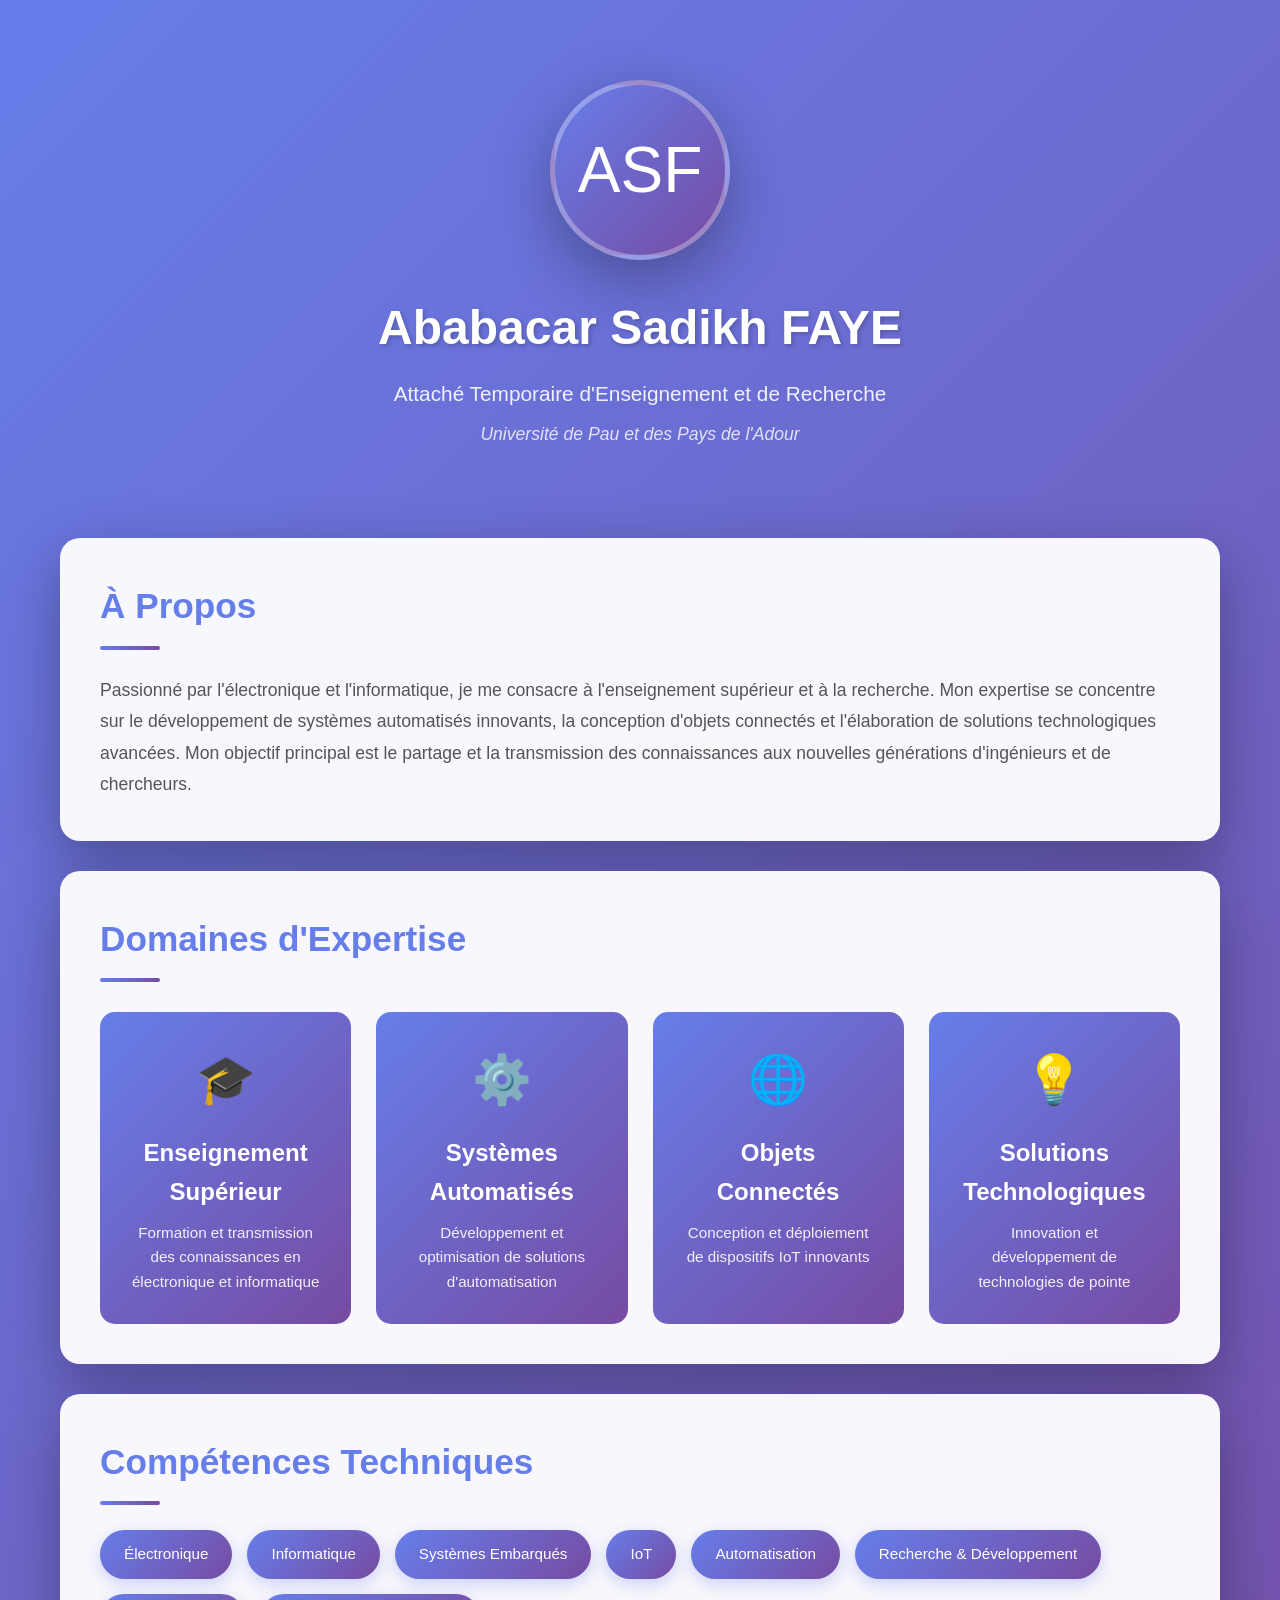
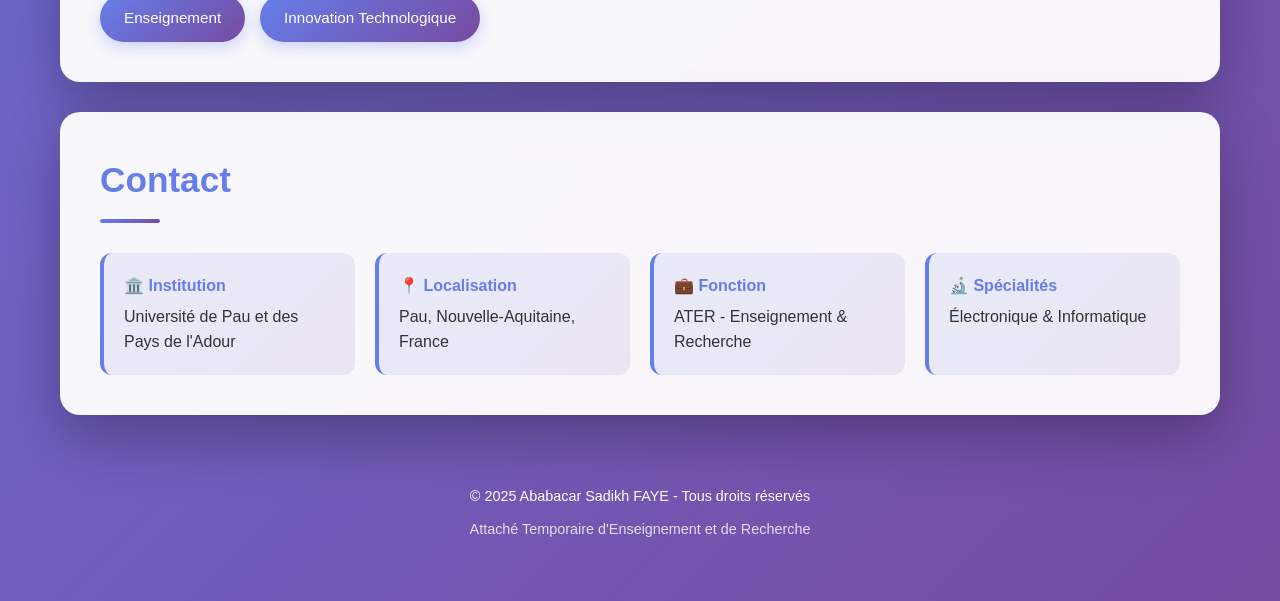
==== index.html @ 8f60ebfe "Add initial portfolio website structure in index.html This commit adds a complete HTML structure for" ====
<!DOCTYPE html>
<html lang="fr">
<head>
    <meta charset="UTF-8">
    <meta name="viewport" content="width=device-width, initial-scale=1.0">
    <title>Ababacar Sadikh FAYE - Portfolio</title>
    <style>
        * {
            margin: 0;
            padding: 0;
            box-sizing: border-box;
        }

        body {
            font-family: 'Segoe UI', Tahoma, Geneva, Verdana, sans-serif;
            background: linear-gradient(135deg, #667eea 0%, #764ba2 100%);
            color: #333;
            line-height: 1.6;
            overflow-x: hidden;
        }

        .container {
            max-width: 1200px;
            margin: 0 auto;
            padding: 20px;
        }

        header {
            text-align: center;
            padding: 60px 20px;
            animation: fadeInDown 1s ease-out;
        }

        .profile-image {
            width: 180px;
            height: 180px;
            border-radius: 50%;
            background: linear-gradient(135deg, #667eea 0%, #764ba2 100%);
            border: 5px solid rgba(255, 255, 255, 0.3);
            margin: 0 auto 30px;
            display: flex;
            align-items: center;
            justify-content: center;
            font-size: 64px;
            color: white;
            box-shadow: 0 20px 60px rgba(0, 0, 0, 0.3);
            animation: float 3s ease-in-out infinite;
        }

        h1 {
            color: white;
            font-size: 3em;
            margin-bottom: 10px;
            text-shadow: 2px 2px 4px rgba(0, 0, 0, 0.2);
        }

        .subtitle {
            color: rgba(255, 255, 255, 0.9);
            font-size: 1.3em;
            margin-bottom: 10px;
        }

        .university {
            color: rgba(255, 255, 255, 0.8);
            font-size: 1.1em;
            font-style: italic;
        }

        .card {
            background: rgba(255, 255, 255, 0.95);
            border-radius: 20px;
            padding: 40px;
            margin: 30px 0;
            box-shadow: 0 20px 60px rgba(0, 0, 0, 0.3);
            backdrop-filter: blur(10px);
            transition: transform 0.3s ease, box-shadow 0.3s ease;
            animation: fadeInUp 1s ease-out;
        }

        .card:hover {
            transform: translateY(-10px);
            box-shadow: 0 30px 80px rgba(0, 0, 0, 0.4);
        }

        h2 {
            color: #667eea;
            font-size: 2.2em;
            margin-bottom: 25px;
            position: relative;
            padding-bottom: 15px;
        }

        h2:after {
            content: '';
            position: absolute;
            bottom: 0;
            left: 0;
            width: 60px;
            height: 4px;
            background: linear-gradient(90deg, #667eea, #764ba2);
            border-radius: 2px;
        }

        .expertise-grid {
            display: grid;
            grid-template-columns: repeat(auto-fit, minmax(250px, 1fr));
            gap: 25px;
            margin-top: 30px;
        }

        .expertise-item {
            background: linear-gradient(135deg, #667eea 0%, #764ba2 100%);
            color: white;
            padding: 30px;
            border-radius: 15px;
            text-align: center;
            transition: transform 0.3s ease, box-shadow 0.3s ease;
            cursor: pointer;
        }

        .expertise-item:hover {
            transform: scale(1.05);
            box-shadow: 0 15px 40px rgba(102, 126, 234, 0.4);
        }

        .expertise-item h3 {
            font-size: 1.5em;
            margin-bottom: 10px;
        }

        .expertise-item p {
            font-size: 0.95em;
            opacity: 0.9;
        }

        .icon {
            font-size: 3em;
            margin-bottom: 15px;
        }

        .skills-list {
            display: flex;
            flex-wrap: wrap;
            gap: 15px;
            margin-top: 25px;
        }

        .skill-tag {
            background: linear-gradient(135deg, #667eea 0%, #764ba2 100%);
            color: white;
            padding: 12px 24px;
            border-radius: 25px;
            font-size: 0.95em;
            transition: transform 0.3s ease;
            box-shadow: 0 5px 15px rgba(102, 126, 234, 0.3);
        }

        .skill-tag:hover {
            transform: translateY(-5px);
            box-shadow: 0 10px 25px rgba(102, 126, 234, 0.5);
        }

        .contact-info {
            display: grid;
            grid-template-columns: repeat(auto-fit, minmax(200px, 1fr));
            gap: 20px;
            margin-top: 30px;
        }

        .contact-item {
            background: linear-gradient(135deg, rgba(102, 126, 234, 0.1) 0%, rgba(118, 75, 162, 0.1) 100%);
            padding: 20px;
            border-radius: 12px;
            border-left: 4px solid #667eea;
            transition: all 0.3s ease;
        }

        .contact-item:hover {
            background: linear-gradient(135deg, rgba(102, 126, 234, 0.2) 0%, rgba(118, 75, 162, 0.2) 100%);
            transform: translateX(10px);
        }

        .contact-item strong {
            color: #667eea;
            display: block;
            margin-bottom: 5px;
        }

        footer {
            text-align: center;
            padding: 40px 20px;
            color: white;
            font-size: 0.9em;
        }

        @keyframes fadeInDown {
            from {
                opacity: 0;
                transform: translateY(-50px);
            }
            to {
                opacity: 1;
                transform: translateY(0);
            }
        }

        @keyframes fadeInUp {
            from {
                opacity: 0;
                transform: translateY(50px);
            }
            to {
                opacity: 1;
                transform: translateY(0);
            }
        }

        @keyframes float {
            0%, 100% {
                transform: translateY(0);
            }
            50% {
                transform: translateY(-20px);
            }
        }

        @media (max-width: 768px) {
            h1 {
                font-size: 2em;
            }
            
            .subtitle {
                font-size: 1.1em;
            }

            .card {
                padding: 25px;
            }

            .expertise-grid {
                grid-template-columns: 1fr;
            }
        }
    </style>
</head>
<body>
    <div class="container">
        <header>
            <div class="profile-image">ASF</div>
            <h1>Ababacar Sadikh FAYE</h1>
            <p class="subtitle">Attaché Temporaire d'Enseignement et de Recherche</p>
            <p class="university">Université de Pau et des Pays de l'Adour</p>
        </header>

        <div class="card">
            <h2>À Propos</h2>
            <p style="font-size: 1.1em; color: #555; line-height: 1.8;">
                Passionné par l'électronique et l'informatique, je me consacre à l'enseignement supérieur et à la recherche. 
                Mon expertise se concentre sur le développement de systèmes automatisés innovants, la conception d'objets 
                connectés et l'élaboration de solutions technologiques avancées. Mon objectif principal est le partage et 
                la transmission des connaissances aux nouvelles générations d'ingénieurs et de chercheurs.
            </p>
        </div>

        <div class="card">
            <h2>Domaines d'Expertise</h2>
            <div class="expertise-grid">
                <div class="expertise-item">
                    <div class="icon">🎓</div>
                    <h3>Enseignement Supérieur</h3>
                    <p>Formation et transmission des connaissances en électronique et informatique</p>
                </div>
                <div class="expertise-item">
                    <div class="icon">⚙️</div>
                    <h3>Systèmes Automatisés</h3>
                    <p>Développement et optimisation de solutions d'automatisation</p>
                </div>
                <div class="expertise-item">
                    <div class="icon">🌐</div>
                    <h3>Objets Connectés</h3>
                    <p>Conception et déploiement de dispositifs IoT innovants</p>
                </div>
                <div class="expertise-item">
                    <div class="icon">💡</div>
                    <h3>Solutions Technologiques</h3>
                    <p>Innovation et développement de technologies de pointe</p>
                </div>
            </div>
        </div>

        <div class="card">
            <h2>Compétences Techniques</h2>
            <div class="skills-list">
                <span class="skill-tag">Électronique</span>
                <span class="skill-tag">Informatique</span>
                <span class="skill-tag">Systèmes Embarqués</span>
                <span class="skill-tag">IoT</span>
                <span class="skill-tag">Automatisation</span>
                <span class="skill-tag">Recherche & Développement</span>
                <span class="skill-tag">Enseignement</span>
                <span class="skill-tag">Innovation Technologique</span>
            </div>
        </div>

        <div class="card">
            <h2>Contact</h2>
            <div class="contact-info">
                <div class="contact-item">
                    <strong>🏛️ Institution</strong>
                    Université de Pau et des Pays de l'Adour
                </div>
                <div class="contact-item">
                    <strong>📍 Localisation</strong>
                    Pau, Nouvelle-Aquitaine, France
                </div>
                <div class="contact-item">
                    <strong>💼 Fonction</strong>
                    ATER - Enseignement & Recherche
                </div>
                <div class="contact-item">
                    <strong>🔬 Spécialités</strong>
                    Électronique & Informatique
                </div>
            </div>
        </div>

        <footer>
            <p>&copy; 2025 Ababacar Sadikh FAYE - Tous droits réservés</p>
            <p style="margin-top: 10px; opacity: 0.8;">Attaché Temporaire d'Enseignement et de Recherche</p>
        </footer>
    </div>
</body>
</html>
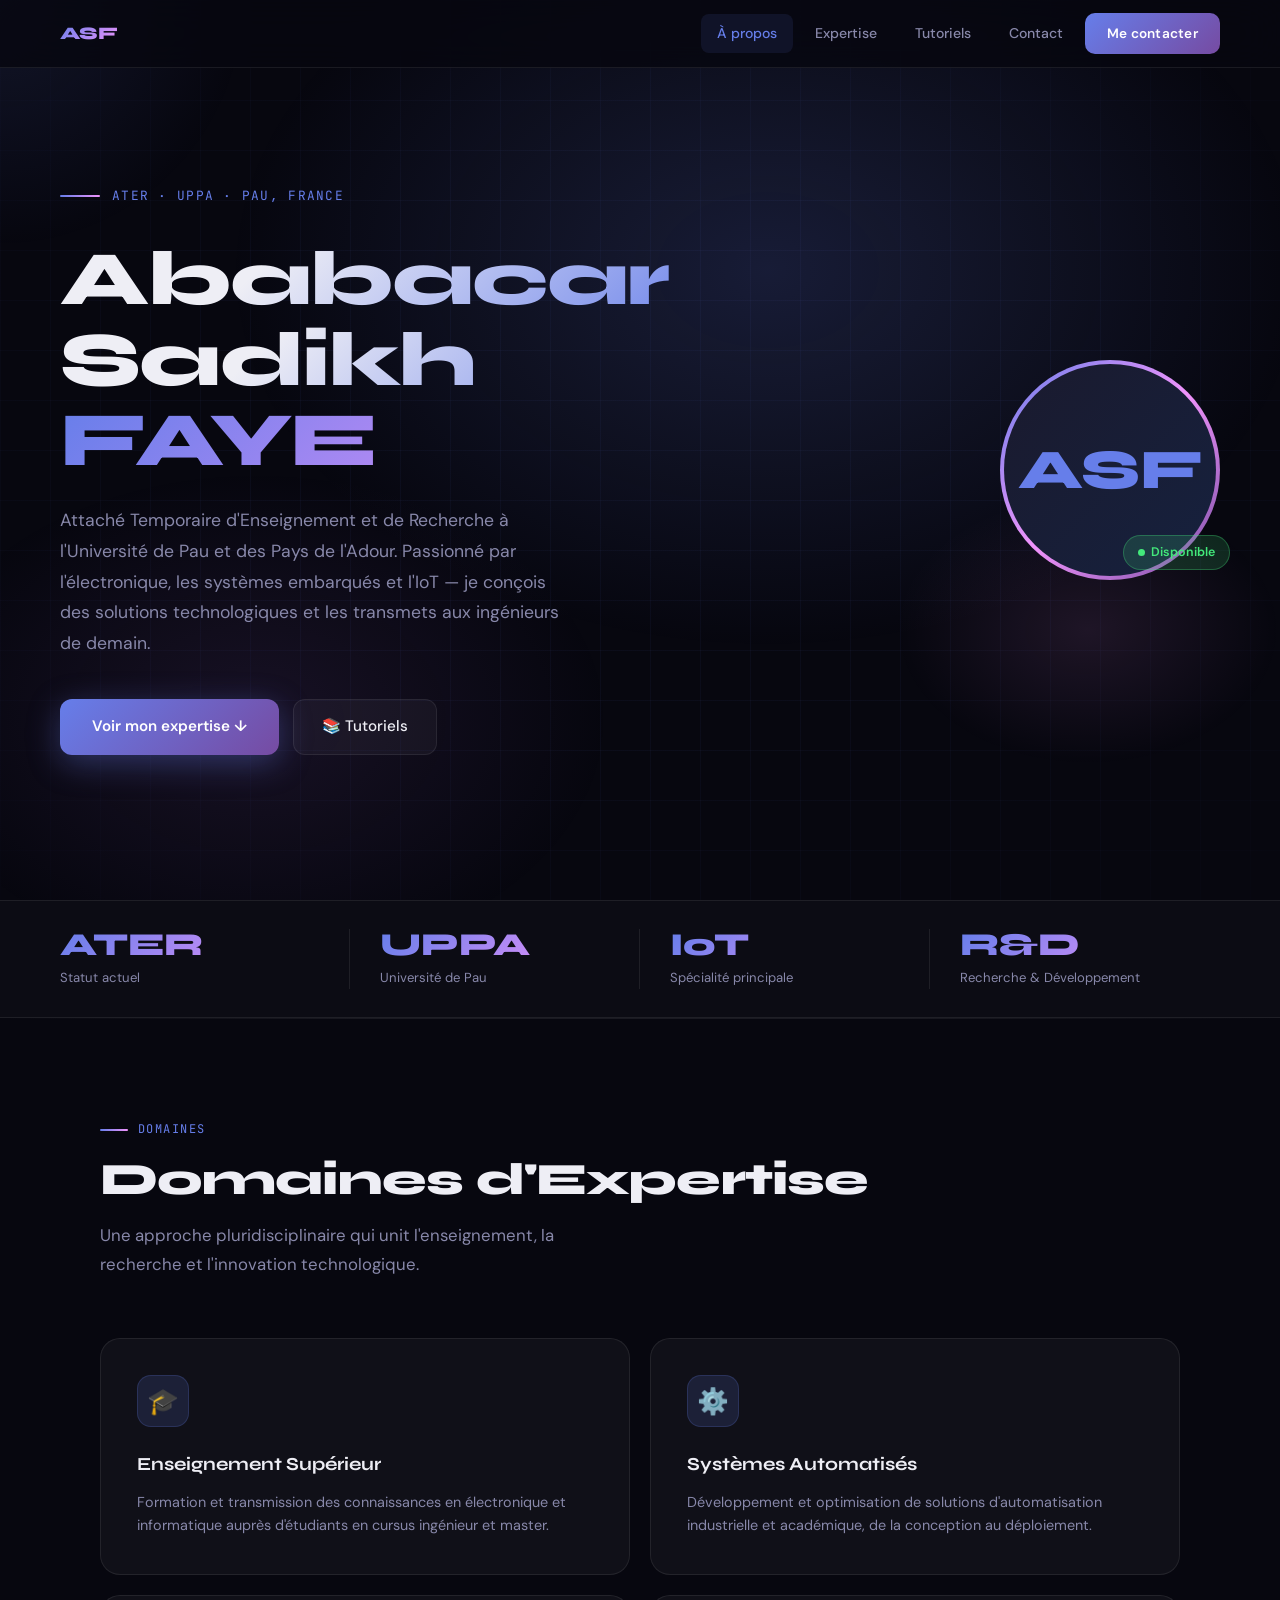
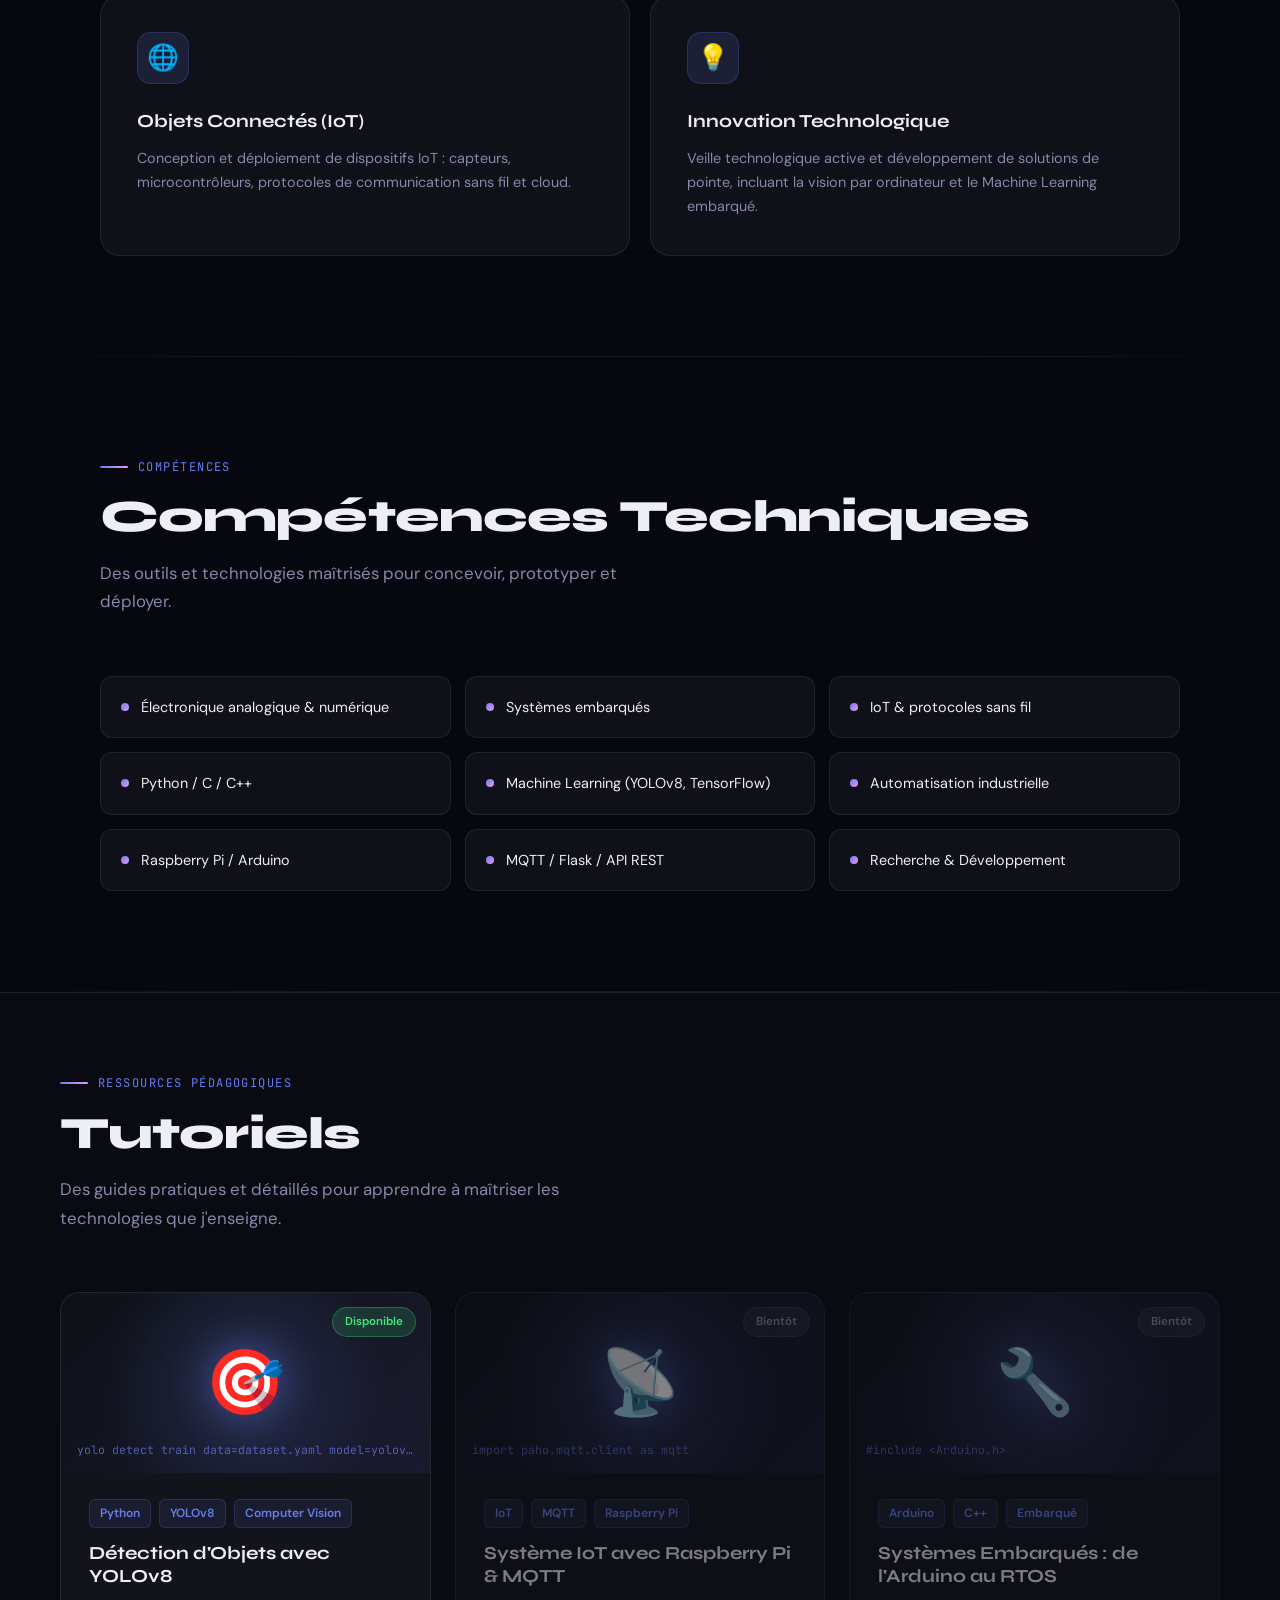
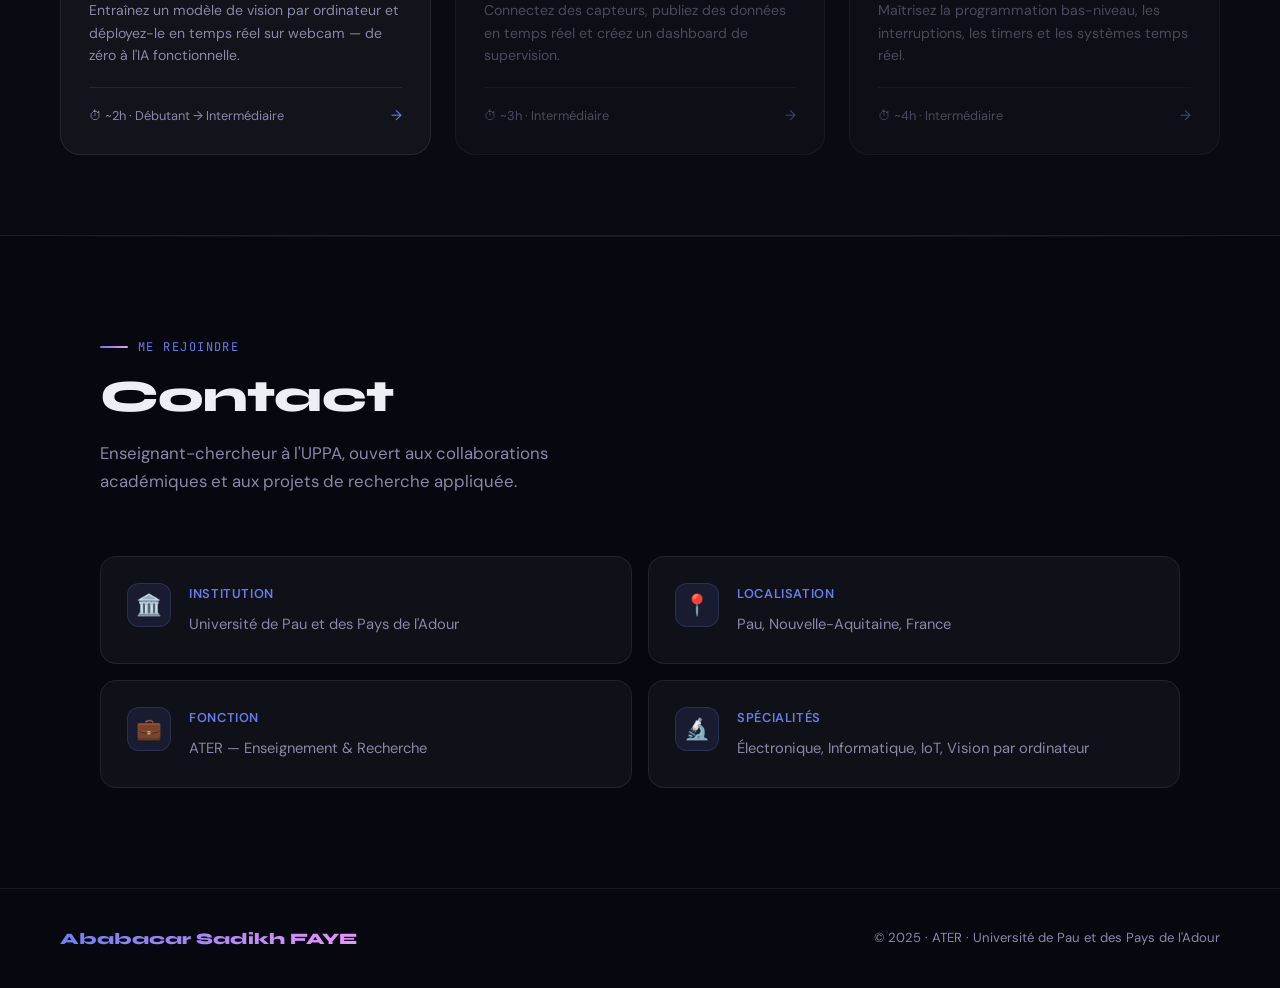
==== commit c4c9c6e2: "Update index.html" ====
--- a/index.html
+++ b/index.html
@@ -3,331 +3,1071 @@
 <head>
     <meta charset="UTF-8">
     <meta name="viewport" content="width=device-width, initial-scale=1.0">
-    <title>Ababacar Sadikh FAYE - Portfolio</title>
+    <title>Ababacar Sadikh FAYE — Portfolio</title>
+    <link href="https://fonts.googleapis.com/css2?family=Syne:wght@400;500;600;700;800&family=DM+Sans:wght@300;400;500&family=JetBrains+Mono:wght@400;500&display=swap" rel="stylesheet">
     <style>
-        * {
-            margin: 0;
-            padding: 0;
-            box-sizing: border-box;
-        }
+        :root {
+            --primary: #667eea;
+            --secondary: #764ba2;
+            --accent: #f093fb;
+            --glow: rgba(102,126,234,0.3);
+            --dark: #0c0c18;
+            --darker: #07070f;
+            --card-bg: rgba(255,255,255,0.04);
+            --card-border: rgba(255,255,255,0.08);
+            --text: #eeeef5;
+            --text-muted: #8888aa;
+            --success: #43e97b;
+            --code-bg: #0d1117;
+        }
+
+        * { margin: 0; padding: 0; box-sizing: border-box; }
+
+        html { scroll-behavior: smooth; }
 
         body {
-            font-family: 'Segoe UI', Tahoma, Geneva, Verdana, sans-serif;
-            background: linear-gradient(135deg, #667eea 0%, #764ba2 100%);
-            color: #333;
-            line-height: 1.6;
+            font-family: 'DM Sans', sans-serif;
+            background: var(--darker);
+            color: var(--text);
+            line-height: 1.7;
             overflow-x: hidden;
         }
 
-        .container {
+        /* ── CURSOR GLOW ── */
+        .cursor-glow {
+            pointer-events: none;
+            position: fixed;
+            width: 500px;
+            height: 500px;
+            border-radius: 50%;
+            background: radial-gradient(circle, rgba(102,126,234,0.12) 0%, transparent 70%);
+            transform: translate(-50%, -50%);
+            z-index: 0;
+            transition: left 0.4s ease, top 0.4s ease;
+        }
+
+        /* ── NAV ── */
+        nav {
+            position: fixed;
+            top: 0;
+            left: 0;
+            right: 0;
+            z-index: 200;
+            background: rgba(7, 7, 15, 0.8);
+            backdrop-filter: blur(24px);
+            border-bottom: 1px solid var(--card-border);
+            padding: 0 60px;
+            display: flex;
+            align-items: center;
+            justify-content: space-between;
+            height: 68px;
+        }
+
+        .nav-logo {
+            font-family: 'Syne', sans-serif;
+            font-weight: 800;
+            font-size: 1.1em;
+            letter-spacing: -0.01em;
+            background: linear-gradient(135deg, var(--primary), var(--accent));
+            -webkit-background-clip: text;
+            -webkit-text-fill-color: transparent;
+            background-clip: text;
+            text-decoration: none;
+        }
+
+        .nav-links {
+            display: flex;
+            align-items: center;
+            gap: 6px;
+        }
+
+        .nav-link {
+            color: var(--text-muted);
+            text-decoration: none;
+            font-size: 0.88em;
+            font-weight: 500;
+            padding: 8px 16px;
+            border-radius: 8px;
+            transition: all 0.2s;
+        }
+
+        .nav-link:hover {
+            color: var(--text);
+            background: rgba(255,255,255,0.05);
+        }
+
+        .nav-link.active {
+            color: var(--primary);
+            background: rgba(102,126,234,0.1);
+        }
+
+        .nav-cta {
+            background: linear-gradient(135deg, var(--primary), var(--secondary));
+            color: white !important;
+            padding: 9px 22px !important;
+            border-radius: 10px;
+            font-weight: 600;
+            font-size: 0.85em;
+            letter-spacing: 0.02em;
+            transition: opacity 0.2s, transform 0.2s !important;
+        }
+        .nav-cta:hover { opacity: 0.85; transform: translateY(-1px) !important; background: unset; }
+
+        /* ── HERO ── */
+        .hero {
+            min-height: 100vh;
+            display: flex;
+            align-items: center;
+            padding: 120px 60px 80px;
+            position: relative;
+            overflow: hidden;
+        }
+
+        .hero-bg {
+            position: absolute;
+            inset: 0;
+            background:
+                radial-gradient(ellipse 70% 70% at 60% 30%, rgba(102,126,234,0.18) 0%, transparent 60%),
+                radial-gradient(ellipse 50% 50% at 20% 80%, rgba(118,75,162,0.15) 0%, transparent 55%),
+                radial-gradient(ellipse 30% 30% at 85% 70%, rgba(240,147,251,0.1) 0%, transparent 50%);
+        }
+
+        .hero-grid {
+            position: absolute;
+            inset: 0;
+            background-image:
+                linear-gradient(rgba(102,126,234,0.05) 1px, transparent 1px),
+                linear-gradient(90deg, rgba(102,126,234,0.05) 1px, transparent 1px);
+            background-size: 50px 50px;
+            mask-image: radial-gradient(ellipse 80% 80% at 50% 50%, black 40%, transparent 100%);
+        }
+
+        .hero-content {
+            position: relative;
+            z-index: 1;
             max-width: 1200px;
             margin: 0 auto;
-            padding: 20px;
-        }
-
-        header {
-            text-align: center;
-            padding: 60px 20px;
-            animation: fadeInDown 1s ease-out;
-        }
-
-        .profile-image {
-            width: 180px;
-            height: 180px;
+            width: 100%;
+            display: grid;
+            grid-template-columns: 1fr auto;
+            gap: 80px;
+            align-items: center;
+        }
+
+        .hero-left { max-width: 680px; }
+
+        .hero-eyebrow {
+            display: flex;
+            align-items: center;
+            gap: 12px;
+            margin-bottom: 32px;
+        }
+
+        .eyebrow-line {
+            height: 2px;
+            width: 40px;
+            background: linear-gradient(90deg, var(--primary), var(--accent));
+            border-radius: 1px;
+        }
+
+        .eyebrow-text {
+            font-family: 'JetBrains Mono', monospace;
+            font-size: 0.8em;
+            color: var(--primary);
+            letter-spacing: 0.1em;
+            text-transform: uppercase;
+        }
+
+        .hero h1 {
+            font-family: 'Syne', sans-serif;
+            font-size: clamp(2.8em, 6vw, 5em);
+            font-weight: 800;
+            line-height: 1.05;
+            letter-spacing: -0.02em;
+            margin-bottom: 24px;
+        }
+
+        .hero h1 .name-line {
+            display: block;
+            background: linear-gradient(135deg, var(--text) 30%, var(--primary) 100%);
+            -webkit-background-clip: text;
+            -webkit-text-fill-color: transparent;
+            background-clip: text;
+        }
+
+        .hero h1 .accent-line {
+            display: block;
+            background: linear-gradient(135deg, var(--primary), var(--accent));
+            -webkit-background-clip: text;
+            -webkit-text-fill-color: transparent;
+            background-clip: text;
+        }
+
+        .hero-desc {
+            color: var(--text-muted);
+            font-size: 1.1em;
+            line-height: 1.75;
+            margin-bottom: 40px;
+            max-width: 520px;
+        }
+
+        .hero-btns {
+            display: flex;
+            gap: 14px;
+            flex-wrap: wrap;
+        }
+
+        .btn-primary {
+            display: inline-flex;
+            align-items: center;
+            gap: 8px;
+            background: linear-gradient(135deg, var(--primary), var(--secondary));
+            color: white;
+            padding: 14px 32px;
+            border-radius: 12px;
+            text-decoration: none;
+            font-weight: 600;
+            font-size: 0.95em;
+            transition: all 0.25s;
+            box-shadow: 0 8px 32px rgba(102,126,234,0.35);
+        }
+
+        .btn-primary:hover {
+            transform: translateY(-2px);
+            box-shadow: 0 14px 40px rgba(102,126,234,0.5);
+        }
+
+        .btn-secondary {
+            display: inline-flex;
+            align-items: center;
+            gap: 8px;
+            background: var(--card-bg);
+            border: 1px solid var(--card-border);
+            color: var(--text);
+            padding: 14px 28px;
+            border-radius: 12px;
+            text-decoration: none;
+            font-weight: 500;
+            font-size: 0.95em;
+            transition: all 0.25s;
+        }
+
+        .btn-secondary:hover {
+            border-color: rgba(102,126,234,0.4);
+            background: rgba(102,126,234,0.08);
+        }
+
+        /* ── AVATAR ── */
+        .hero-avatar {
+            position: relative;
+            flex-shrink: 0;
+        }
+
+        .avatar-ring {
+            width: 220px;
+            height: 220px;
             border-radius: 50%;
-            background: linear-gradient(135deg, #667eea 0%, #764ba2 100%);
-            border: 5px solid rgba(255, 255, 255, 0.3);
-            margin: 0 auto 30px;
+            padding: 4px;
+            background: linear-gradient(135deg, var(--primary), var(--accent), var(--secondary));
+            animation: spin-slow 8s linear infinite;
+        }
+
+        @keyframes spin-slow {
+            from { transform: rotate(0deg); }
+            to { transform: rotate(360deg); }
+        }
+
+        .avatar-inner {
+            width: 100%;
+            height: 100%;
+            border-radius: 50%;
+            background: var(--dark);
             display: flex;
             align-items: center;
             justify-content: center;
-            font-size: 64px;
-            color: white;
-            box-shadow: 0 20px 60px rgba(0, 0, 0, 0.3);
-            animation: float 3s ease-in-out infinite;
-        }
-
-        h1 {
-            color: white;
-            font-size: 3em;
-            margin-bottom: 10px;
-            text-shadow: 2px 2px 4px rgba(0, 0, 0, 0.2);
-        }
-
-        .subtitle {
-            color: rgba(255, 255, 255, 0.9);
-            font-size: 1.3em;
-            margin-bottom: 10px;
-        }
-
-        .university {
-            color: rgba(255, 255, 255, 0.8);
-            font-size: 1.1em;
-            font-style: italic;
-        }
-
-        .card {
-            background: rgba(255, 255, 255, 0.95);
+            font-family: 'Syne', sans-serif;
+            font-size: 3.5em;
+            font-weight: 800;
+            background: linear-gradient(135deg, #1a1a2e, #16213e);
+            color: var(--primary);
+            animation: spin-slow 8s linear infinite reverse;
+        }
+
+        .avatar-badge {
+            position: absolute;
+            bottom: 10px;
+            right: -10px;
+            background: rgba(67,233,123,0.15);
+            border: 1px solid rgba(67,233,123,0.3);
+            color: var(--success);
+            padding: 6px 14px;
             border-radius: 20px;
-            padding: 40px;
-            margin: 30px 0;
-            box-shadow: 0 20px 60px rgba(0, 0, 0, 0.3);
-            backdrop-filter: blur(10px);
-            transition: transform 0.3s ease, box-shadow 0.3s ease;
-            animation: fadeInUp 1s ease-out;
-        }
-
-        .card:hover {
-            transform: translateY(-10px);
-            box-shadow: 0 30px 80px rgba(0, 0, 0, 0.4);
-        }
-
-        h2 {
-            color: #667eea;
-            font-size: 2.2em;
-            margin-bottom: 25px;
+            font-size: 0.78em;
+            font-weight: 600;
+            display: flex;
+            align-items: center;
+            gap: 6px;
+        }
+
+        .dot-green {
+            width: 7px;
+            height: 7px;
+            background: var(--success);
+            border-radius: 50%;
+            animation: pulse 2s infinite;
+        }
+
+        @keyframes pulse {
+            0%,100% { opacity:1; transform:scale(1); }
+            50% { opacity:0.5; transform:scale(1.4); }
+        }
+
+        /* ── STATS ── */
+        .stats-bar {
+            border-top: 1px solid var(--card-border);
+            border-bottom: 1px solid var(--card-border);
+            background: rgba(255,255,255,0.02);
+            padding: 28px 60px;
+        }
+
+        .stats-inner {
+            max-width: 1200px;
+            margin: 0 auto;
+            display: grid;
+            grid-template-columns: repeat(4, 1fr);
+            gap: 0;
+        }
+
+        .stat {
+            padding: 0 30px;
+            border-right: 1px solid var(--card-border);
+        }
+
+        .stat:last-child { border-right: none; }
+        .stat:first-child { padding-left: 0; }
+
+        .stat-num {
+            font-family: 'Syne', sans-serif;
+            font-size: 2em;
+            font-weight: 800;
+            background: linear-gradient(135deg, var(--primary), var(--accent));
+            -webkit-background-clip: text;
+            -webkit-text-fill-color: transparent;
+            background-clip: text;
+            line-height: 1;
+            margin-bottom: 6px;
+        }
+
+        .stat-label {
+            font-size: 0.82em;
+            color: var(--text-muted);
+        }
+
+        /* ── SECTIONS ── */
+        .section {
+            padding: 100px 60px;
+            max-width: 1200px;
+            margin: 0 auto;
+        }
+
+        .section-tag {
+            font-family: 'JetBrains Mono', monospace;
+            font-size: 0.75em;
+            color: var(--primary);
+            letter-spacing: 0.12em;
+            text-transform: uppercase;
+            margin-bottom: 14px;
+            display: flex;
+            align-items: center;
+            gap: 10px;
+        }
+
+        .section-tag::before {
+            content: '';
+            display: block;
+            width: 28px;
+            height: 2px;
+            background: linear-gradient(90deg, var(--primary), var(--accent));
+            border-radius: 1px;
+        }
+
+        .section-title {
+            font-family: 'Syne', sans-serif;
+            font-size: clamp(1.8em, 3.5vw, 2.8em);
+            font-weight: 800;
+            letter-spacing: -0.02em;
+            margin-bottom: 16px;
+            line-height: 1.15;
+        }
+
+        .section-subtitle {
+            color: var(--text-muted);
+            font-size: 1.05em;
+            max-width: 520px;
+            margin-bottom: 60px;
+        }
+
+        /* ── EXPERTISE CARDS ── */
+        .expertise-grid {
+            display: grid;
+            grid-template-columns: repeat(2, 1fr);
+            gap: 20px;
+        }
+
+        .exp-card {
+            background: var(--card-bg);
+            border: 1px solid var(--card-border);
+            border-radius: 20px;
+            padding: 36px;
+            transition: all 0.3s ease;
             position: relative;
-            padding-bottom: 15px;
-        }
-
-        h2:after {
+            overflow: hidden;
+            cursor: default;
+        }
+
+        .exp-card::before {
             content: '';
             position: absolute;
-            bottom: 0;
+            top: 0;
             left: 0;
-            width: 60px;
-            height: 4px;
-            background: linear-gradient(90deg, #667eea, #764ba2);
-            border-radius: 2px;
-        }
-
-        .expertise-grid {
+            right: 0;
+            height: 3px;
+            background: linear-gradient(90deg, var(--primary), var(--accent));
+            opacity: 0;
+            transition: opacity 0.3s;
+        }
+
+        .exp-card:hover {
+            border-color: rgba(102,126,234,0.3);
+            background: rgba(102,126,234,0.06);
+            transform: translateY(-4px);
+            box-shadow: 0 20px 60px rgba(0,0,0,0.3);
+        }
+
+        .exp-card:hover::before { opacity: 1; }
+
+        .exp-icon {
+            width: 52px;
+            height: 52px;
+            border-radius: 14px;
+            background: rgba(102,126,234,0.15);
+            border: 1px solid rgba(102,126,234,0.2);
+            display: flex;
+            align-items: center;
+            justify-content: center;
+            font-size: 1.6em;
+            margin-bottom: 22px;
+        }
+
+        .exp-card h3 {
+            font-family: 'Syne', sans-serif;
+            font-size: 1.15em;
+            font-weight: 700;
+            margin-bottom: 10px;
+        }
+
+        .exp-card p {
+            color: var(--text-muted);
+            font-size: 0.9em;
+            line-height: 1.65;
+        }
+
+        /* ── SKILLS ── */
+        .skills-container {
             display: grid;
-            grid-template-columns: repeat(auto-fit, minmax(250px, 1fr));
-            gap: 25px;
-            margin-top: 30px;
-        }
-
-        .expertise-item {
-            background: linear-gradient(135deg, #667eea 0%, #764ba2 100%);
-            color: white;
-            padding: 30px;
-            border-radius: 15px;
-            text-align: center;
-            transition: transform 0.3s ease, box-shadow 0.3s ease;
-            cursor: pointer;
-        }
-
-        .expertise-item:hover {
-            transform: scale(1.05);
-            box-shadow: 0 15px 40px rgba(102, 126, 234, 0.4);
-        }
-
-        .expertise-item h3 {
-            font-size: 1.5em;
+            grid-template-columns: repeat(3, 1fr);
+            gap: 14px;
+        }
+
+        .skill-item {
+            background: var(--card-bg);
+            border: 1px solid var(--card-border);
+            border-radius: 12px;
+            padding: 18px 20px;
+            display: flex;
+            align-items: center;
+            gap: 12px;
+            font-size: 0.9em;
+            transition: all 0.25s;
+            cursor: default;
+        }
+
+        .skill-item:hover {
+            border-color: rgba(102,126,234,0.35);
+            background: rgba(102,126,234,0.07);
+            transform: translateX(4px);
+        }
+
+        .skill-dot {
+            width: 8px;
+            height: 8px;
+            border-radius: 50%;
+            background: linear-gradient(135deg, var(--primary), var(--accent));
+            flex-shrink: 0;
+        }
+
+        /* ── TUTORIAL SECTION ── */
+        .tuto-section {
+            padding: 80px 60px;
+            background: rgba(255,255,255,0.015);
+            border-top: 1px solid var(--card-border);
+            border-bottom: 1px solid var(--card-border);
+        }
+
+        .tuto-inner {
+            max-width: 1200px;
+            margin: 0 auto;
+        }
+
+        .tuto-grid {
+            display: grid;
+            grid-template-columns: repeat(auto-fit, minmax(340px, 1fr));
+            gap: 24px;
+            margin-top: 50px;
+        }
+
+        .tuto-card {
+            background: var(--card-bg);
+            border: 1px solid var(--card-border);
+            border-radius: 20px;
+            overflow: hidden;
+            text-decoration: none;
+            color: inherit;
+            display: block;
+            transition: all 0.3s;
+            position: relative;
+        }
+
+        .tuto-card:hover {
+            border-color: rgba(102,126,234,0.4);
+            transform: translateY(-6px);
+            box-shadow: 0 24px 70px rgba(0,0,0,0.4);
+        }
+
+        .tuto-thumb {
+            height: 180px;
+            background: linear-gradient(135deg, #0d1117 0%, #1a1a2e 100%);
+            display: flex;
+            align-items: center;
+            justify-content: center;
+            position: relative;
+            overflow: hidden;
+        }
+
+        .tuto-thumb::before {
+            content: '';
+            position: absolute;
+            inset: 0;
+            background: radial-gradient(circle at 50% 50%, rgba(102,126,234,0.2) 0%, transparent 70%);
+        }
+
+        .tuto-thumb-icon {
+            font-size: 4em;
+            position: relative;
+            z-index: 1;
+            filter: drop-shadow(0 0 20px rgba(102,126,234,0.5));
+        }
+
+        .tuto-thumb-code {
+            position: absolute;
+            bottom: 14px;
+            left: 16px;
+            right: 16px;
+            font-family: 'JetBrains Mono', monospace;
+            font-size: 0.72em;
+            color: rgba(102,126,234,0.7);
+            white-space: nowrap;
+            overflow: hidden;
+            text-overflow: ellipsis;
+        }
+
+        .tuto-badge {
+            position: absolute;
+            top: 14px;
+            right: 14px;
+            background: rgba(67,233,123,0.15);
+            border: 1px solid rgba(67,233,123,0.3);
+            color: var(--success);
+            padding: 4px 12px;
+            border-radius: 20px;
+            font-size: 0.72em;
+            font-weight: 600;
+        }
+
+        .tuto-body {
+            padding: 26px 28px;
+        }
+
+        .tuto-tags {
+            display: flex;
+            gap: 8px;
+            flex-wrap: wrap;
+            margin-bottom: 14px;
+        }
+
+        .tuto-tag {
+            background: rgba(102,126,234,0.1);
+            border: 1px solid rgba(102,126,234,0.2);
+            color: var(--primary);
+            padding: 3px 10px;
+            border-radius: 6px;
+            font-size: 0.75em;
+            font-weight: 600;
+        }
+
+        .tuto-body h3 {
+            font-family: 'Syne', sans-serif;
+            font-size: 1.15em;
+            font-weight: 700;
             margin-bottom: 10px;
-        }
-
-        .expertise-item p {
-            font-size: 0.95em;
-            opacity: 0.9;
-        }
-
-        .icon {
-            font-size: 3em;
-            margin-bottom: 15px;
-        }
-
-        .skills-list {
-            display: flex;
-            flex-wrap: wrap;
-            gap: 15px;
-            margin-top: 25px;
-        }
-
-        .skill-tag {
-            background: linear-gradient(135deg, #667eea 0%, #764ba2 100%);
-            color: white;
-            padding: 12px 24px;
-            border-radius: 25px;
-            font-size: 0.95em;
-            transition: transform 0.3s ease;
-            box-shadow: 0 5px 15px rgba(102, 126, 234, 0.3);
-        }
-
-        .skill-tag:hover {
-            transform: translateY(-5px);
-            box-shadow: 0 10px 25px rgba(102, 126, 234, 0.5);
-        }
-
-        .contact-info {
+            line-height: 1.3;
+        }
+
+        .tuto-body p {
+            color: var(--text-muted);
+            font-size: 0.88em;
+            line-height: 1.6;
+            margin-bottom: 20px;
+        }
+
+        .tuto-footer {
+            display: flex;
+            align-items: center;
+            justify-content: space-between;
+            border-top: 1px solid var(--card-border);
+            padding-top: 16px;
+            font-size: 0.8em;
+            color: var(--text-muted);
+        }
+
+        .tuto-arrow {
+            color: var(--primary);
+            font-size: 1.1em;
+            transition: transform 0.2s;
+        }
+
+        .tuto-card:hover .tuto-arrow { transform: translateX(4px); }
+
+        .tuto-coming {
+            opacity: 0.5;
+            pointer-events: none;
+        }
+
+        .coming-badge {
+            position: absolute;
+            top: 14px;
+            right: 14px;
+            background: rgba(255,255,255,0.06);
+            border: 1px solid var(--card-border);
+            color: var(--text-muted);
+            padding: 4px 12px;
+            border-radius: 20px;
+            font-size: 0.72em;
+            font-weight: 600;
+        }
+
+        /* ── CONTACT ── */
+        .contact-section {
+            padding: 100px 60px;
+            max-width: 1200px;
+            margin: 0 auto;
+        }
+
+        .contact-grid {
             display: grid;
-            grid-template-columns: repeat(auto-fit, minmax(200px, 1fr));
-            gap: 20px;
-            margin-top: 30px;
-        }
-
-        .contact-item {
-            background: linear-gradient(135deg, rgba(102, 126, 234, 0.1) 0%, rgba(118, 75, 162, 0.1) 100%);
-            padding: 20px;
+            grid-template-columns: repeat(2, 1fr);
+            gap: 16px;
+            margin-top: 50px;
+        }
+
+        .contact-card {
+            background: var(--card-bg);
+            border: 1px solid var(--card-border);
+            border-radius: 16px;
+            padding: 26px;
+            display: flex;
+            align-items: flex-start;
+            gap: 18px;
+            transition: all 0.25s;
+        }
+
+        .contact-card:hover {
+            border-color: rgba(102,126,234,0.3);
+            background: rgba(102,126,234,0.05);
+        }
+
+        .contact-ico {
+            width: 44px;
+            height: 44px;
             border-radius: 12px;
-            border-left: 4px solid #667eea;
-            transition: all 0.3s ease;
-        }
-
-        .contact-item:hover {
-            background: linear-gradient(135deg, rgba(102, 126, 234, 0.2) 0%, rgba(118, 75, 162, 0.2) 100%);
-            transform: translateX(10px);
-        }
-
-        .contact-item strong {
-            color: #667eea;
+            background: rgba(102,126,234,0.12);
+            border: 1px solid rgba(102,126,234,0.2);
+            display: flex;
+            align-items: center;
+            justify-content: center;
+            font-size: 1.3em;
+            flex-shrink: 0;
+        }
+
+        .contact-info strong {
             display: block;
+            font-size: 0.8em;
+            font-weight: 600;
+            letter-spacing: 0.05em;
+            text-transform: uppercase;
+            color: var(--primary);
             margin-bottom: 5px;
         }
 
+        .contact-info span {
+            font-size: 0.92em;
+            color: var(--text-muted);
+        }
+
+        /* ── FOOTER ── */
         footer {
-            text-align: center;
-            padding: 40px 20px;
-            color: white;
-            font-size: 0.9em;
-        }
-
-        @keyframes fadeInDown {
-            from {
-                opacity: 0;
-                transform: translateY(-50px);
-            }
-            to {
-                opacity: 1;
-                transform: translateY(0);
-            }
-        }
-
-        @keyframes fadeInUp {
-            from {
-                opacity: 0;
-                transform: translateY(50px);
-            }
-            to {
-                opacity: 1;
-                transform: translateY(0);
-            }
-        }
-
-        @keyframes float {
-            0%, 100% {
-                transform: translateY(0);
-            }
-            50% {
-                transform: translateY(-20px);
-            }
-        }
-
-        @media (max-width: 768px) {
-            h1 {
-                font-size: 2em;
-            }
-            
-            .subtitle {
-                font-size: 1.1em;
-            }
-
-            .card {
-                padding: 25px;
-            }
-
-            .expertise-grid {
-                grid-template-columns: 1fr;
-            }
+            border-top: 1px solid var(--card-border);
+            padding: 36px 60px;
+            display: flex;
+            align-items: center;
+            justify-content: space-between;
+        }
+
+        .footer-logo {
+            font-family: 'Syne', sans-serif;
+            font-weight: 800;
+            font-size: 1em;
+            background: linear-gradient(135deg, var(--primary), var(--accent));
+            -webkit-background-clip: text;
+            -webkit-text-fill-color: transparent;
+            background-clip: text;
+        }
+
+        .footer-copy {
+            font-size: 0.82em;
+            color: var(--text-muted);
+        }
+
+        /* ── REVEAL ANIMATIONS ── */
+        .reveal {
+            opacity: 0;
+            transform: translateY(30px);
+            transition: opacity 0.7s ease, transform 0.7s ease;
+        }
+
+        .reveal.visible {
+            opacity: 1;
+            transform: translateY(0);
+        }
+
+        /* ── DIVIDER ── */
+        .full-divider {
+            height: 1px;
+            background: linear-gradient(90deg, transparent, var(--card-border) 30%, var(--card-border) 70%, transparent);
+        }
+
+        /* ── RESPONSIVE ── */
+        @media (max-width: 900px) {
+            nav { padding: 0 24px; }
+            .nav-links .nav-link:not(.nav-cta):not(.active) { display: none; }
+            .hero { padding: 100px 24px 60px; }
+            .hero-content { grid-template-columns: 1fr; gap: 50px; }
+            .hero-avatar { display: none; }
+            .stats-bar { padding: 20px 24px; }
+            .stats-inner { grid-template-columns: repeat(2,1fr); gap: 20px; }
+            .stat { border-right: none; padding: 0; }
+            .section { padding: 60px 24px; }
+            .expertise-grid { grid-template-columns: 1fr; }
+            .skills-container { grid-template-columns: repeat(2,1fr); }
+            .tuto-section { padding: 60px 24px; }
+            .contact-section { padding: 60px 24px; }
+            .contact-grid { grid-template-columns: 1fr; }
+            footer { padding: 24px; flex-direction: column; gap: 12px; text-align: center; }
         }
     </style>
 </head>
 <body>
-    <div class="container">
-        <header>
-            <div class="profile-image">ASF</div>
-            <h1>Ababacar Sadikh FAYE</h1>
-            <p class="subtitle">Attaché Temporaire d'Enseignement et de Recherche</p>
-            <p class="university">Université de Pau et des Pays de l'Adour</p>
-        </header>
-
-        <div class="card">
-            <h2>À Propos</h2>
-            <p style="font-size: 1.1em; color: #555; line-height: 1.8;">
-                Passionné par l'électronique et l'informatique, je me consacre à l'enseignement supérieur et à la recherche. 
-                Mon expertise se concentre sur le développement de systèmes automatisés innovants, la conception d'objets 
-                connectés et l'élaboration de solutions technologiques avancées. Mon objectif principal est le partage et 
-                la transmission des connaissances aux nouvelles générations d'ingénieurs et de chercheurs.
+
+<div class="cursor-glow" id="cursorGlow"></div>
+
+<!-- ── NAV ── -->
+<nav>
+    <a href="#" class="nav-logo">ASF</a>
+    <div class="nav-links">
+        <a href="#about" class="nav-link active">À propos</a>
+        <a href="#expertise" class="nav-link">Expertise</a>
+        <a href="#tutoriels" class="nav-link">Tutoriels</a>
+        <a href="#contact" class="nav-link">Contact</a>
+        <a href="#contact" class="nav-link nav-cta">Me contacter</a>
+    </div>
+</nav>
+
+<!-- ── HERO ── -->
+<section class="hero" id="about">
+    <div class="hero-bg"></div>
+    <div class="hero-grid"></div>
+    <div class="hero-content">
+        <div class="hero-left">
+            <div class="hero-eyebrow">
+                <div class="eyebrow-line"></div>
+                <span class="eyebrow-text">ATER · UPPA · Pau, France</span>
+            </div>
+            <h1>
+                <span class="name-line">Ababacar</span>
+                <span class="name-line">Sadikh</span>
+                <span class="accent-line">FAYE</span>
+            </h1>
+            <p class="hero-desc">
+                Attaché Temporaire d'Enseignement et de Recherche à l'Université de Pau et des Pays de l'Adour. Passionné par l'électronique, les systèmes embarqués et l'IoT — je conçois des solutions technologiques et les transmets aux ingénieurs de demain.
             </p>
-        </div>
-
-        <div class="card">
-            <h2>Domaines d'Expertise</h2>
-            <div class="expertise-grid">
-                <div class="expertise-item">
-                    <div class="icon">🎓</div>
-                    <h3>Enseignement Supérieur</h3>
-                    <p>Formation et transmission des connaissances en électronique et informatique</p>
+            <div class="hero-btns">
+                <a href="#expertise" class="btn-primary">Voir mon expertise ↓</a>
+                <a href="#tutoriels" class="btn-secondary">📚 Tutoriels</a>
+            </div>
+        </div>
+        <div class="hero-avatar">
+            <div class="avatar-ring">
+                <div class="avatar-inner">ASF</div>
+            </div>
+            <div class="avatar-badge">
+                <div class="dot-green"></div>
+                Disponible
+            </div>
+        </div>
+    </div>
+</section>
+
+<!-- ── STATS ── -->
+<div class="stats-bar">
+    <div class="stats-inner">
+        <div class="stat">
+            <div class="stat-num">ATER</div>
+            <div class="stat-label">Statut actuel</div>
+        </div>
+        <div class="stat">
+            <div class="stat-num">UPPA</div>
+            <div class="stat-label">Université de Pau</div>
+        </div>
+        <div class="stat">
+            <div class="stat-num">IoT</div>
+            <div class="stat-label">Spécialité principale</div>
+        </div>
+        <div class="stat">
+            <div class="stat-num">R&D</div>
+            <div class="stat-label">Recherche & Développement</div>
+        </div>
+    </div>
+</div>
+
+<!-- ── EXPERTISE ── -->
+<div class="full-divider"></div>
+<section class="section reveal" id="expertise">
+    <div class="section-tag">Domaines</div>
+    <h2 class="section-title">Domaines d'Expertise</h2>
+    <p class="section-subtitle">Une approche pluridisciplinaire qui unit l'enseignement, la recherche et l'innovation technologique.</p>
+
+    <div class="expertise-grid">
+        <div class="exp-card">
+            <div class="exp-icon">🎓</div>
+            <h3>Enseignement Supérieur</h3>
+            <p>Formation et transmission des connaissances en électronique et informatique auprès d'étudiants en cursus ingénieur et master.</p>
+        </div>
+        <div class="exp-card">
+            <div class="exp-icon">⚙️</div>
+            <h3>Systèmes Automatisés</h3>
+            <p>Développement et optimisation de solutions d'automatisation industrielle et académique, de la conception au déploiement.</p>
+        </div>
+        <div class="exp-card">
+            <div class="exp-icon">🌐</div>
+            <h3>Objets Connectés (IoT)</h3>
+            <p>Conception et déploiement de dispositifs IoT : capteurs, microcontrôleurs, protocoles de communication sans fil et cloud.</p>
+        </div>
+        <div class="exp-card">
+            <div class="exp-icon">💡</div>
+            <h3>Innovation Technologique</h3>
+            <p>Veille technologique active et développement de solutions de pointe, incluant la vision par ordinateur et le Machine Learning embarqué.</p>
+        </div>
+    </div>
+</section>
+
+<!-- ── SKILLS ── -->
+<div class="full-divider"></div>
+<section class="section reveal">
+    <div class="section-tag">Compétences</div>
+    <h2 class="section-title">Compétences Techniques</h2>
+    <p class="section-subtitle">Des outils et technologies maîtrisés pour concevoir, prototyper et déployer.</p>
+
+    <div class="skills-container">
+        <div class="skill-item"><span class="skill-dot"></span>Électronique analogique & numérique</div>
+        <div class="skill-item"><span class="skill-dot"></span>Systèmes embarqués</div>
+        <div class="skill-item"><span class="skill-dot"></span>IoT & protocoles sans fil</div>
+        <div class="skill-item"><span class="skill-dot"></span>Python / C / C++</div>
+        <div class="skill-item"><span class="skill-dot"></span>Machine Learning (YOLOv8, TensorFlow)</div>
+        <div class="skill-item"><span class="skill-dot"></span>Automatisation industrielle</div>
+        <div class="skill-item"><span class="skill-dot"></span>Raspberry Pi / Arduino</div>
+        <div class="skill-item"><span class="skill-dot"></span>MQTT / Flask / API REST</div>
+        <div class="skill-item"><span class="skill-dot"></span>Recherche & Développement</div>
+    </div>
+</section>
+
+<!-- ── TUTORIELS ── -->
+<div class="full-divider"></div>
+<div class="tuto-section reveal" id="tutoriels">
+    <div class="tuto-inner">
+        <div class="section-tag">Ressources pédagogiques</div>
+        <h2 class="section-title">Tutoriels</h2>
+        <p class="section-subtitle">Des guides pratiques et détaillés pour apprendre à maîtriser les technologies que j'enseigne.</p>
+
+        <div class="tuto-grid">
+
+            <!-- TUTO 1 - YOLOv8 (active) -->
+            <a href="tutorial-yolo.html" class="tuto-card">
+                <div class="tuto-thumb">
+                    <div class="tuto-thumb-icon">🎯</div>
+                    <div class="tuto-thumb-code">yolo detect train data=dataset.yaml model=yolov8n.pt</div>
+                    <div class="tuto-badge">Disponible</div>
                 </div>
-                <div class="expertise-item">
-                    <div class="icon">⚙️</div>
-                    <h3>Systèmes Automatisés</h3>
-                    <p>Développement et optimisation de solutions d'automatisation</p>
+                <div class="tuto-body">
+                    <div class="tuto-tags">
+                        <span class="tuto-tag">Python</span>
+                        <span class="tuto-tag">YOLOv8</span>
+                        <span class="tuto-tag">Computer Vision</span>
+                    </div>
+                    <h3>Détection d'Objets avec YOLOv8</h3>
+                    <p>Entraînez un modèle de vision par ordinateur et déployez-le en temps réel sur webcam — de zéro à l'IA fonctionnelle.</p>
+                    <div class="tuto-footer">
+                        <span>⏱ ~2h · Débutant → Intermédiaire</span>
+                        <span class="tuto-arrow">→</span>
+                    </div>
                 </div>
-                <div class="expertise-item">
-                    <div class="icon">🌐</div>
-                    <h3>Objets Connectés</h3>
-                    <p>Conception et déploiement de dispositifs IoT innovants</p>
+            </a>
+
+            <!-- TUTO 2 - IoT (coming soon) -->
+            <div class="tuto-card tuto-coming">
+                <div class="tuto-thumb">
+                    <div class="tuto-thumb-icon">📡</div>
+                    <div class="tuto-thumb-code">import paho.mqtt.client as mqtt</div>
+                    <div class="coming-badge">Bientôt</div>
                 </div>
-                <div class="expertise-item">
-                    <div class="icon">💡</div>
-                    <h3>Solutions Technologiques</h3>
-                    <p>Innovation et développement de technologies de pointe</p>
+                <div class="tuto-body">
+                    <div class="tuto-tags">
+                        <span class="tuto-tag">IoT</span>
+                        <span class="tuto-tag">MQTT</span>
+                        <span class="tuto-tag">Raspberry Pi</span>
+                    </div>
+                    <h3>Système IoT avec Raspberry Pi & MQTT</h3>
+                    <p>Connectez des capteurs, publiez des données en temps réel et créez un dashboard de supervision.</p>
+                    <div class="tuto-footer">
+                        <span>⏱ ~3h · Intermédiaire</span>
+                        <span class="tuto-arrow">→</span>
+                    </div>
                 </div>
             </div>
-        </div>
-
-        <div class="card">
-            <h2>Compétences Techniques</h2>
-            <div class="skills-list">
-                <span class="skill-tag">Électronique</span>
-                <span class="skill-tag">Informatique</span>
-                <span class="skill-tag">Systèmes Embarqués</span>
-                <span class="skill-tag">IoT</span>
-                <span class="skill-tag">Automatisation</span>
-                <span class="skill-tag">Recherche & Développement</span>
-                <span class="skill-tag">Enseignement</span>
-                <span class="skill-tag">Innovation Technologique</span>
-            </div>
-        </div>
-
-        <div class="card">
-            <h2>Contact</h2>
-            <div class="contact-info">
-                <div class="contact-item">
-                    <strong>🏛️ Institution</strong>
-                    Université de Pau et des Pays de l'Adour
+
+            <!-- TUTO 3 - Embarqué (coming soon) -->
+            <div class="tuto-card tuto-coming">
+                <div class="tuto-thumb">
+                    <div class="tuto-thumb-icon">🔧</div>
+                    <div class="tuto-thumb-code">#include &lt;Arduino.h&gt;</div>
+                    <div class="coming-badge">Bientôt</div>
                 </div>
-                <div class="contact-item">
-                    <strong>📍 Localisation</strong>
-                    Pau, Nouvelle-Aquitaine, France
-                </div>
-                <div class="contact-item">
-                    <strong>💼 Fonction</strong>
-                    ATER - Enseignement & Recherche
-                </div>
-                <div class="contact-item">
-                    <strong>🔬 Spécialités</strong>
-                    Électronique & Informatique
+                <div class="tuto-body">
+                    <div class="tuto-tags">
+                        <span class="tuto-tag">Arduino</span>
+                        <span class="tuto-tag">C++</span>
+                        <span class="tuto-tag">Embarqué</span>
+                    </div>
+                    <h3>Systèmes Embarqués : de l'Arduino au RTOS</h3>
+                    <p>Maîtrisez la programmation bas-niveau, les interruptions, les timers et les systèmes temps réel.</p>
+                    <div class="tuto-footer">
+                        <span>⏱ ~4h · Intermédiaire</span>
+                        <span class="tuto-arrow">→</span>
+                    </div>
                 </div>
             </div>
-        </div>
-
-        <footer>
-            <p>&copy; 2025 Ababacar Sadikh FAYE - Tous droits réservés</p>
-            <p style="margin-top: 10px; opacity: 0.8;">Attaché Temporaire d'Enseignement et de Recherche</p>
-        </footer>
+
+        </div>
     </div>
+</div>
+
+<!-- ── CONTACT ── -->
+<div class="full-divider"></div>
+<section class="contact-section reveal" id="contact">
+    <div class="section-tag">Me rejoindre</div>
+    <h2 class="section-title">Contact</h2>
+    <p class="section-subtitle">Enseignant-chercheur à l'UPPA, ouvert aux collaborations académiques et aux projets de recherche appliquée.</p>
+
+    <div class="contact-grid">
+        <div class="contact-card">
+            <div class="contact-ico">🏛️</div>
+            <div class="contact-info">
+                <strong>Institution</strong>
+                <span>Université de Pau et des Pays de l'Adour</span>
+            </div>
+        </div>
+        <div class="contact-card">
+            <div class="contact-ico">📍</div>
+            <div class="contact-info">
+                <strong>Localisation</strong>
+                <span>Pau, Nouvelle-Aquitaine, France</span>
+            </div>
+        </div>
+        <div class="contact-card">
+            <div class="contact-ico">💼</div>
+            <div class="contact-info">
+                <strong>Fonction</strong>
+                <span>ATER — Enseignement & Recherche</span>
+            </div>
+        </div>
+        <div class="contact-card">
+            <div class="contact-ico">🔬</div>
+            <div class="contact-info">
+                <strong>Spécialités</strong>
+                <span>Électronique, Informatique, IoT, Vision par ordinateur</span>
+            </div>
+        </div>
+    </div>
+</section>
+
+<!-- ── FOOTER ── -->
+<footer>
+    <span class="footer-logo">Ababacar Sadikh FAYE</span>
+    <span class="footer-copy">© 2025 · ATER · Université de Pau et des Pays de l'Adour</span>
+</footer>
+
+<script>
+    // Cursor glow
+    const glow = document.getElementById('cursorGlow');
+    document.addEventListener('mousemove', e => {
+        glow.style.left = e.clientX + 'px';
+        glow.style.top = e.clientY + 'px';
+    });
+
+    // Scroll reveal
+    const reveals = document.querySelectorAll('.reveal');
+    const obs = new IntersectionObserver(entries => {
+        entries.forEach(e => {
+            if (e.isIntersecting) {
+                e.target.classList.add('visible');
+                obs.unobserve(e.target);
+            }
+        });
+    }, { threshold: 0.1 });
+    reveals.forEach(r => obs.observe(r));
+
+    // Nav active link on scroll
+    const sections = document.querySelectorAll('section[id], div[id]');
+    const navLinks = document.querySelectorAll('.nav-link:not(.nav-cta)');
+    const navObs = new IntersectionObserver(entries => {
+        entries.forEach(entry => {
+            if (entry.isIntersecting) {
+                navLinks.forEach(l => l.classList.remove('active'));
+                const active = document.querySelector(`.nav-link[href="#${entry.target.id}"]`);
+                if (active) active.classList.add('active');
+            }
+        });
+    }, { threshold: 0.4 });
+    sections.forEach(s => navObs.observe(s));
+</script>
 </body>
 </html>
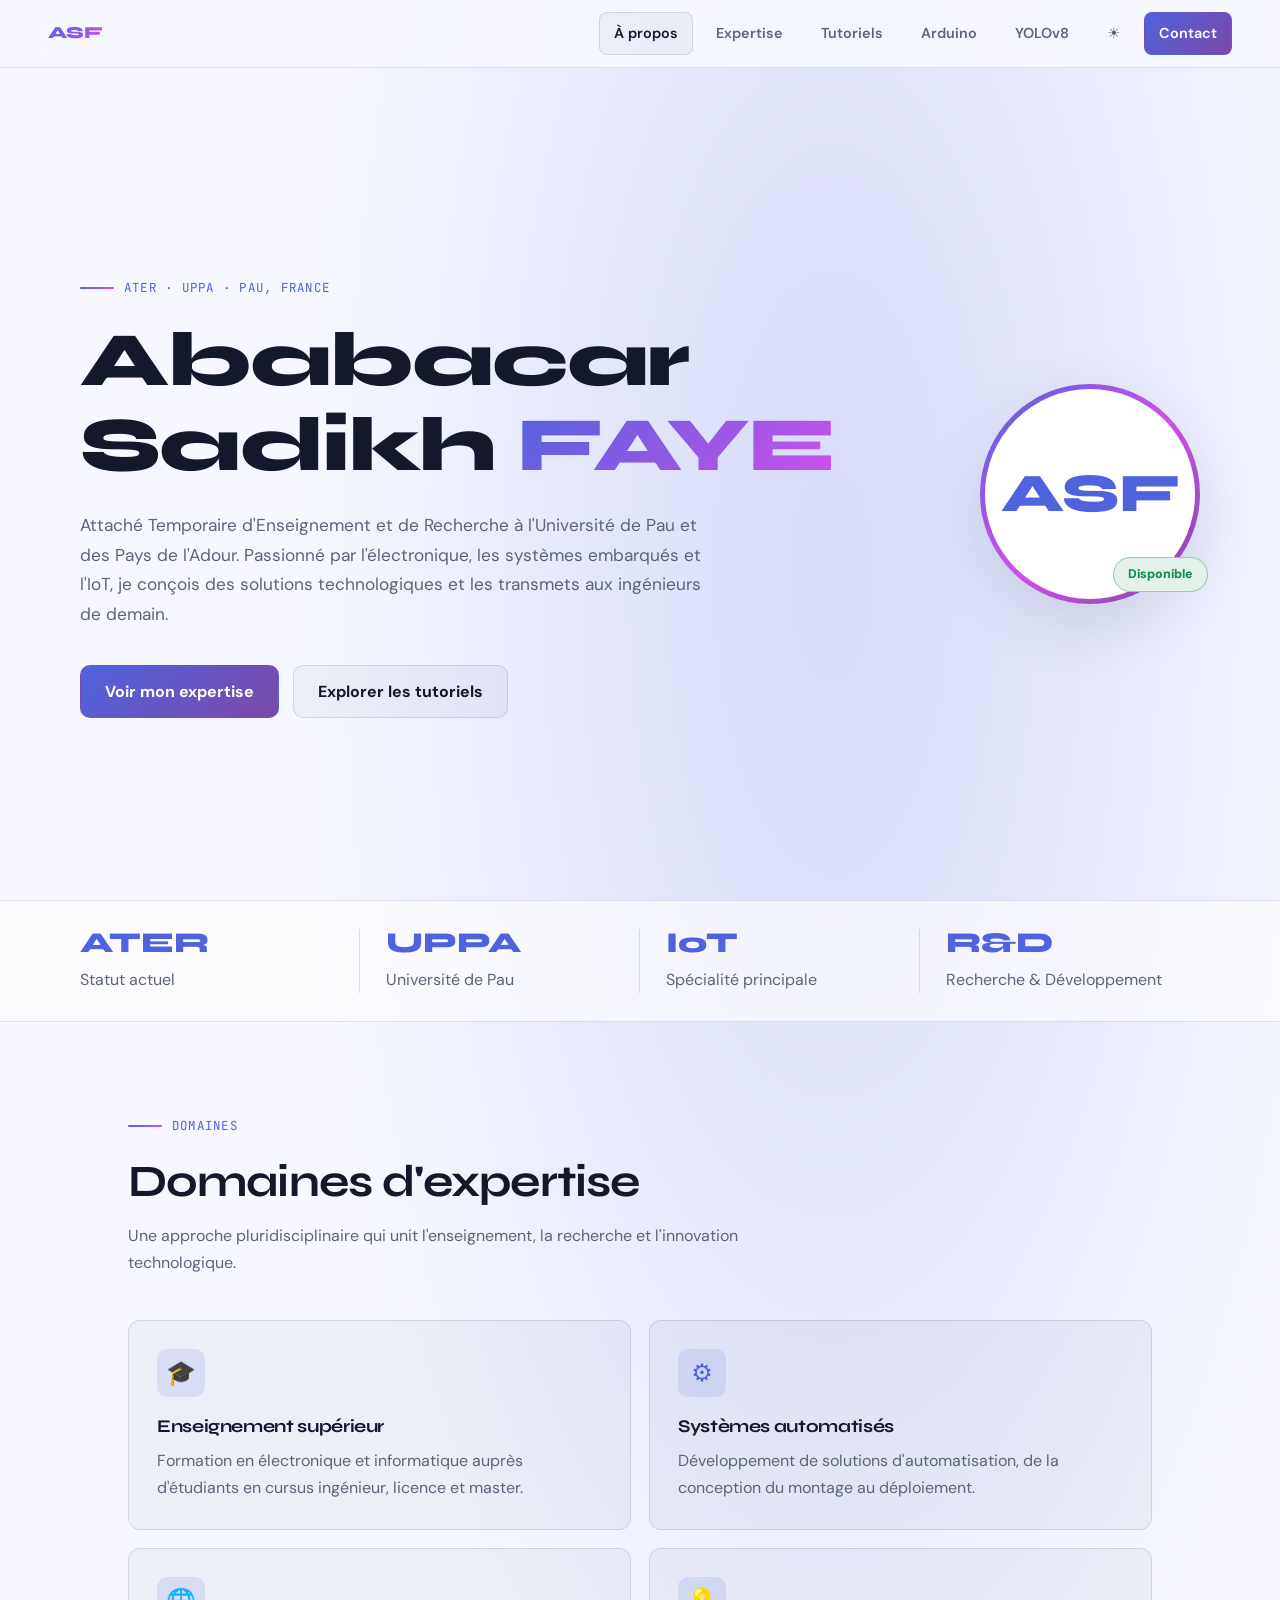
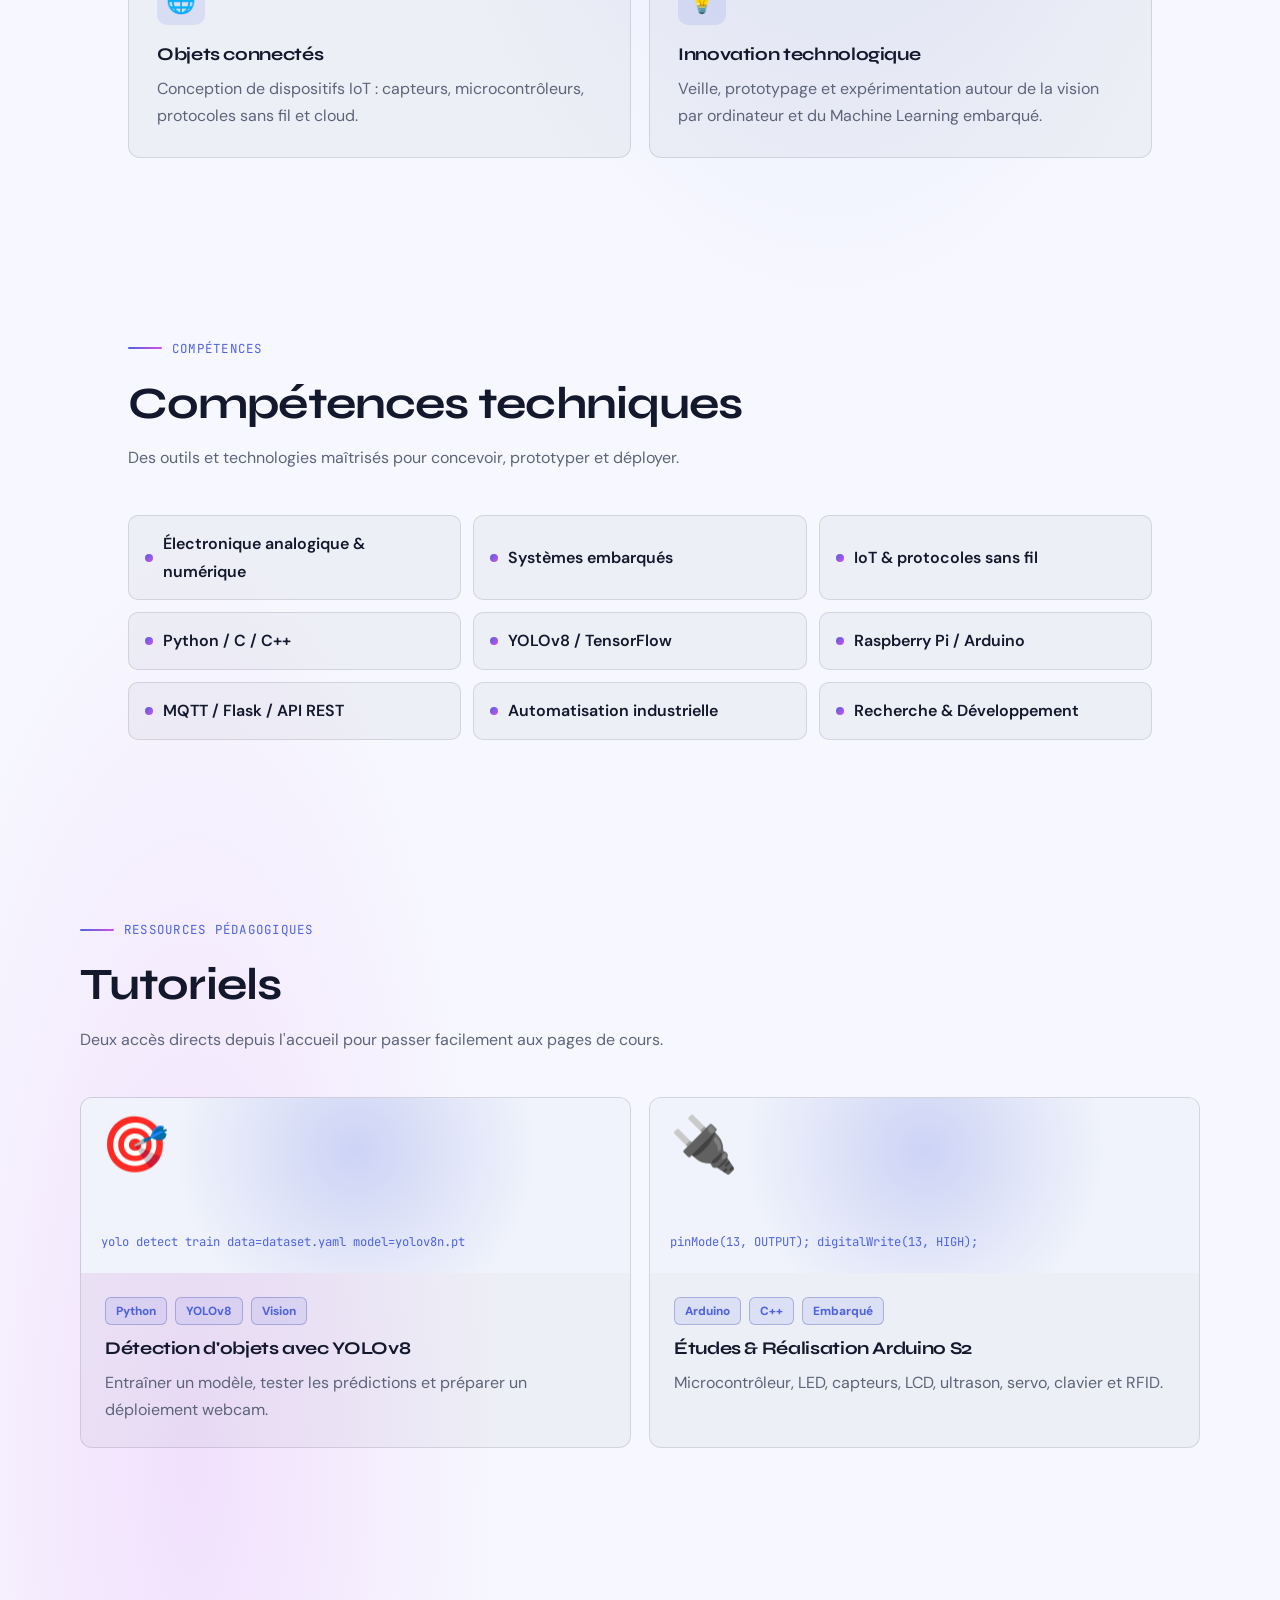
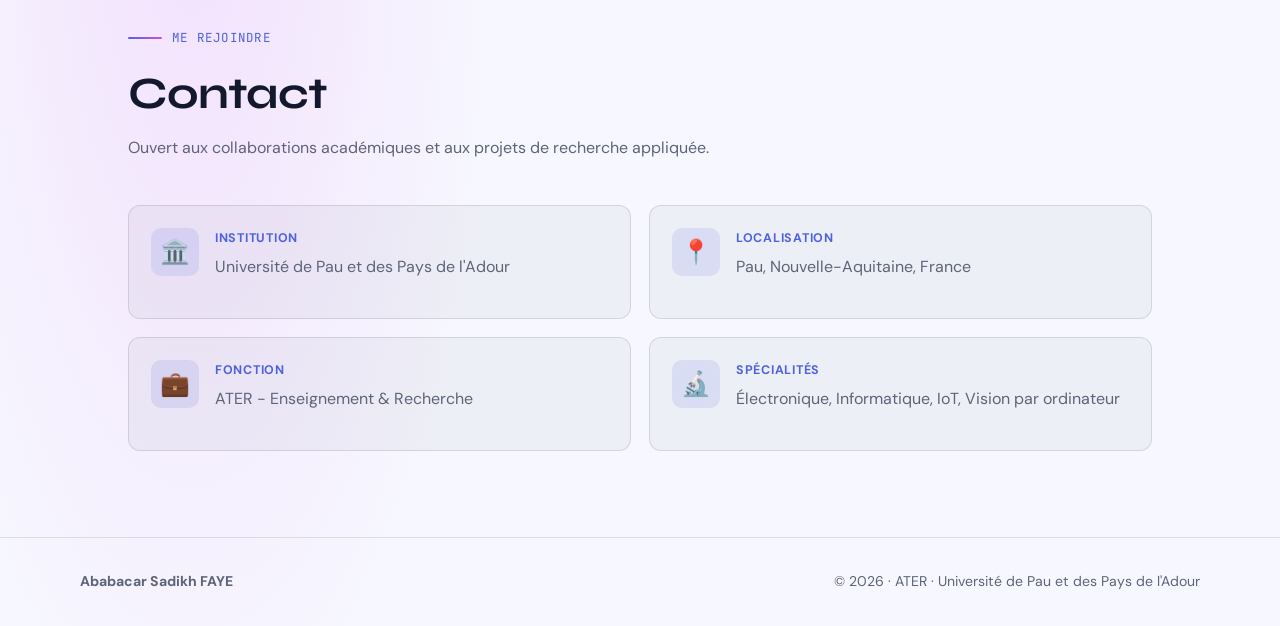
==== commit 8126c518: "Add theme toggle and Arduino tutorial page" ====
--- a/index.html
+++ b/index.html
@@ -3,1071 +3,159 @@
 <head>
     <meta charset="UTF-8">
     <meta name="viewport" content="width=device-width, initial-scale=1.0">
-    <title>Ababacar Sadikh FAYE — Portfolio</title>
-    <link href="https://fonts.googleapis.com/css2?family=Syne:wght@400;500;600;700;800&family=DM+Sans:wght@300;400;500&family=JetBrains+Mono:wght@400;500&display=swap" rel="stylesheet">
-    <style>
-        :root {
-            --primary: #667eea;
-            --secondary: #764ba2;
-            --accent: #f093fb;
-            --glow: rgba(102,126,234,0.3);
-            --dark: #0c0c18;
-            --darker: #07070f;
-            --card-bg: rgba(255,255,255,0.04);
-            --card-border: rgba(255,255,255,0.08);
-            --text: #eeeef5;
-            --text-muted: #8888aa;
-            --success: #43e97b;
-            --code-bg: #0d1117;
-        }
-
-        * { margin: 0; padding: 0; box-sizing: border-box; }
-
-        html { scroll-behavior: smooth; }
-
-        body {
-            font-family: 'DM Sans', sans-serif;
-            background: var(--darker);
-            color: var(--text);
-            line-height: 1.7;
-            overflow-x: hidden;
-        }
-
-        /* ── CURSOR GLOW ── */
-        .cursor-glow {
-            pointer-events: none;
-            position: fixed;
-            width: 500px;
-            height: 500px;
-            border-radius: 50%;
-            background: radial-gradient(circle, rgba(102,126,234,0.12) 0%, transparent 70%);
-            transform: translate(-50%, -50%);
-            z-index: 0;
-            transition: left 0.4s ease, top 0.4s ease;
-        }
-
-        /* ── NAV ── */
-        nav {
-            position: fixed;
-            top: 0;
-            left: 0;
-            right: 0;
-            z-index: 200;
-            background: rgba(7, 7, 15, 0.8);
-            backdrop-filter: blur(24px);
-            border-bottom: 1px solid var(--card-border);
-            padding: 0 60px;
-            display: flex;
-            align-items: center;
-            justify-content: space-between;
-            height: 68px;
-        }
-
-        .nav-logo {
-            font-family: 'Syne', sans-serif;
-            font-weight: 800;
-            font-size: 1.1em;
-            letter-spacing: -0.01em;
-            background: linear-gradient(135deg, var(--primary), var(--accent));
-            -webkit-background-clip: text;
-            -webkit-text-fill-color: transparent;
-            background-clip: text;
-            text-decoration: none;
-        }
-
-        .nav-links {
-            display: flex;
-            align-items: center;
-            gap: 6px;
-        }
-
-        .nav-link {
-            color: var(--text-muted);
-            text-decoration: none;
-            font-size: 0.88em;
-            font-weight: 500;
-            padding: 8px 16px;
-            border-radius: 8px;
-            transition: all 0.2s;
-        }
-
-        .nav-link:hover {
-            color: var(--text);
-            background: rgba(255,255,255,0.05);
-        }
-
-        .nav-link.active {
-            color: var(--primary);
-            background: rgba(102,126,234,0.1);
-        }
-
-        .nav-cta {
-            background: linear-gradient(135deg, var(--primary), var(--secondary));
-            color: white !important;
-            padding: 9px 22px !important;
-            border-radius: 10px;
-            font-weight: 600;
-            font-size: 0.85em;
-            letter-spacing: 0.02em;
-            transition: opacity 0.2s, transform 0.2s !important;
-        }
-        .nav-cta:hover { opacity: 0.85; transform: translateY(-1px) !important; background: unset; }
-
-        /* ── HERO ── */
-        .hero {
-            min-height: 100vh;
-            display: flex;
-            align-items: center;
-            padding: 120px 60px 80px;
-            position: relative;
-            overflow: hidden;
-        }
-
-        .hero-bg {
-            position: absolute;
-            inset: 0;
-            background:
-                radial-gradient(ellipse 70% 70% at 60% 30%, rgba(102,126,234,0.18) 0%, transparent 60%),
-                radial-gradient(ellipse 50% 50% at 20% 80%, rgba(118,75,162,0.15) 0%, transparent 55%),
-                radial-gradient(ellipse 30% 30% at 85% 70%, rgba(240,147,251,0.1) 0%, transparent 50%);
-        }
-
-        .hero-grid {
-            position: absolute;
-            inset: 0;
-            background-image:
-                linear-gradient(rgba(102,126,234,0.05) 1px, transparent 1px),
-                linear-gradient(90deg, rgba(102,126,234,0.05) 1px, transparent 1px);
-            background-size: 50px 50px;
-            mask-image: radial-gradient(ellipse 80% 80% at 50% 50%, black 40%, transparent 100%);
-        }
-
-        .hero-content {
-            position: relative;
-            z-index: 1;
-            max-width: 1200px;
-            margin: 0 auto;
-            width: 100%;
-            display: grid;
-            grid-template-columns: 1fr auto;
-            gap: 80px;
-            align-items: center;
-        }
-
-        .hero-left { max-width: 680px; }
-
-        .hero-eyebrow {
-            display: flex;
-            align-items: center;
-            gap: 12px;
-            margin-bottom: 32px;
-        }
-
-        .eyebrow-line {
-            height: 2px;
-            width: 40px;
-            background: linear-gradient(90deg, var(--primary), var(--accent));
-            border-radius: 1px;
-        }
-
-        .eyebrow-text {
-            font-family: 'JetBrains Mono', monospace;
-            font-size: 0.8em;
-            color: var(--primary);
-            letter-spacing: 0.1em;
-            text-transform: uppercase;
-        }
-
-        .hero h1 {
-            font-family: 'Syne', sans-serif;
-            font-size: clamp(2.8em, 6vw, 5em);
-            font-weight: 800;
-            line-height: 1.05;
-            letter-spacing: -0.02em;
-            margin-bottom: 24px;
-        }
-
-        .hero h1 .name-line {
-            display: block;
-            background: linear-gradient(135deg, var(--text) 30%, var(--primary) 100%);
-            -webkit-background-clip: text;
-            -webkit-text-fill-color: transparent;
-            background-clip: text;
-        }
-
-        .hero h1 .accent-line {
-            display: block;
-            background: linear-gradient(135deg, var(--primary), var(--accent));
-            -webkit-background-clip: text;
-            -webkit-text-fill-color: transparent;
-            background-clip: text;
-        }
-
-        .hero-desc {
-            color: var(--text-muted);
-            font-size: 1.1em;
-            line-height: 1.75;
-            margin-bottom: 40px;
-            max-width: 520px;
-        }
-
-        .hero-btns {
-            display: flex;
-            gap: 14px;
-            flex-wrap: wrap;
-        }
-
-        .btn-primary {
-            display: inline-flex;
-            align-items: center;
-            gap: 8px;
-            background: linear-gradient(135deg, var(--primary), var(--secondary));
-            color: white;
-            padding: 14px 32px;
-            border-radius: 12px;
-            text-decoration: none;
-            font-weight: 600;
-            font-size: 0.95em;
-            transition: all 0.25s;
-            box-shadow: 0 8px 32px rgba(102,126,234,0.35);
-        }
-
-        .btn-primary:hover {
-            transform: translateY(-2px);
-            box-shadow: 0 14px 40px rgba(102,126,234,0.5);
-        }
-
-        .btn-secondary {
-            display: inline-flex;
-            align-items: center;
-            gap: 8px;
-            background: var(--card-bg);
-            border: 1px solid var(--card-border);
-            color: var(--text);
-            padding: 14px 28px;
-            border-radius: 12px;
-            text-decoration: none;
-            font-weight: 500;
-            font-size: 0.95em;
-            transition: all 0.25s;
-        }
-
-        .btn-secondary:hover {
-            border-color: rgba(102,126,234,0.4);
-            background: rgba(102,126,234,0.08);
-        }
-
-        /* ── AVATAR ── */
-        .hero-avatar {
-            position: relative;
-            flex-shrink: 0;
-        }
-
-        .avatar-ring {
-            width: 220px;
-            height: 220px;
-            border-radius: 50%;
-            padding: 4px;
-            background: linear-gradient(135deg, var(--primary), var(--accent), var(--secondary));
-            animation: spin-slow 8s linear infinite;
-        }
-
-        @keyframes spin-slow {
-            from { transform: rotate(0deg); }
-            to { transform: rotate(360deg); }
-        }
-
-        .avatar-inner {
-            width: 100%;
-            height: 100%;
-            border-radius: 50%;
-            background: var(--dark);
-            display: flex;
-            align-items: center;
-            justify-content: center;
-            font-family: 'Syne', sans-serif;
-            font-size: 3.5em;
-            font-weight: 800;
-            background: linear-gradient(135deg, #1a1a2e, #16213e);
-            color: var(--primary);
-            animation: spin-slow 8s linear infinite reverse;
-        }
-
-        .avatar-badge {
-            position: absolute;
-            bottom: 10px;
-            right: -10px;
-            background: rgba(67,233,123,0.15);
-            border: 1px solid rgba(67,233,123,0.3);
-            color: var(--success);
-            padding: 6px 14px;
-            border-radius: 20px;
-            font-size: 0.78em;
-            font-weight: 600;
-            display: flex;
-            align-items: center;
-            gap: 6px;
-        }
-
-        .dot-green {
-            width: 7px;
-            height: 7px;
-            background: var(--success);
-            border-radius: 50%;
-            animation: pulse 2s infinite;
-        }
-
-        @keyframes pulse {
-            0%,100% { opacity:1; transform:scale(1); }
-            50% { opacity:0.5; transform:scale(1.4); }
-        }
-
-        /* ── STATS ── */
-        .stats-bar {
-            border-top: 1px solid var(--card-border);
-            border-bottom: 1px solid var(--card-border);
-            background: rgba(255,255,255,0.02);
-            padding: 28px 60px;
-        }
-
-        .stats-inner {
-            max-width: 1200px;
-            margin: 0 auto;
-            display: grid;
-            grid-template-columns: repeat(4, 1fr);
-            gap: 0;
-        }
-
-        .stat {
-            padding: 0 30px;
-            border-right: 1px solid var(--card-border);
-        }
-
-        .stat:last-child { border-right: none; }
-        .stat:first-child { padding-left: 0; }
-
-        .stat-num {
-            font-family: 'Syne', sans-serif;
-            font-size: 2em;
-            font-weight: 800;
-            background: linear-gradient(135deg, var(--primary), var(--accent));
-            -webkit-background-clip: text;
-            -webkit-text-fill-color: transparent;
-            background-clip: text;
-            line-height: 1;
-            margin-bottom: 6px;
-        }
-
-        .stat-label {
-            font-size: 0.82em;
-            color: var(--text-muted);
-        }
-
-        /* ── SECTIONS ── */
-        .section {
-            padding: 100px 60px;
-            max-width: 1200px;
-            margin: 0 auto;
-        }
-
-        .section-tag {
-            font-family: 'JetBrains Mono', monospace;
-            font-size: 0.75em;
-            color: var(--primary);
-            letter-spacing: 0.12em;
-            text-transform: uppercase;
-            margin-bottom: 14px;
-            display: flex;
-            align-items: center;
-            gap: 10px;
-        }
-
-        .section-tag::before {
-            content: '';
-            display: block;
-            width: 28px;
-            height: 2px;
-            background: linear-gradient(90deg, var(--primary), var(--accent));
-            border-radius: 1px;
-        }
-
-        .section-title {
-            font-family: 'Syne', sans-serif;
-            font-size: clamp(1.8em, 3.5vw, 2.8em);
-            font-weight: 800;
-            letter-spacing: -0.02em;
-            margin-bottom: 16px;
-            line-height: 1.15;
-        }
-
-        .section-subtitle {
-            color: var(--text-muted);
-            font-size: 1.05em;
-            max-width: 520px;
-            margin-bottom: 60px;
-        }
-
-        /* ── EXPERTISE CARDS ── */
-        .expertise-grid {
-            display: grid;
-            grid-template-columns: repeat(2, 1fr);
-            gap: 20px;
-        }
-
-        .exp-card {
-            background: var(--card-bg);
-            border: 1px solid var(--card-border);
-            border-radius: 20px;
-            padding: 36px;
-            transition: all 0.3s ease;
-            position: relative;
-            overflow: hidden;
-            cursor: default;
-        }
-
-        .exp-card::before {
-            content: '';
-            position: absolute;
-            top: 0;
-            left: 0;
-            right: 0;
-            height: 3px;
-            background: linear-gradient(90deg, var(--primary), var(--accent));
-            opacity: 0;
-            transition: opacity 0.3s;
-        }
-
-        .exp-card:hover {
-            border-color: rgba(102,126,234,0.3);
-            background: rgba(102,126,234,0.06);
-            transform: translateY(-4px);
-            box-shadow: 0 20px 60px rgba(0,0,0,0.3);
-        }
-
-        .exp-card:hover::before { opacity: 1; }
-
-        .exp-icon {
-            width: 52px;
-            height: 52px;
-            border-radius: 14px;
-            background: rgba(102,126,234,0.15);
-            border: 1px solid rgba(102,126,234,0.2);
-            display: flex;
-            align-items: center;
-            justify-content: center;
-            font-size: 1.6em;
-            margin-bottom: 22px;
-        }
-
-        .exp-card h3 {
-            font-family: 'Syne', sans-serif;
-            font-size: 1.15em;
-            font-weight: 700;
-            margin-bottom: 10px;
-        }
-
-        .exp-card p {
-            color: var(--text-muted);
-            font-size: 0.9em;
-            line-height: 1.65;
-        }
-
-        /* ── SKILLS ── */
-        .skills-container {
-            display: grid;
-            grid-template-columns: repeat(3, 1fr);
-            gap: 14px;
-        }
-
-        .skill-item {
-            background: var(--card-bg);
-            border: 1px solid var(--card-border);
-            border-radius: 12px;
-            padding: 18px 20px;
-            display: flex;
-            align-items: center;
-            gap: 12px;
-            font-size: 0.9em;
-            transition: all 0.25s;
-            cursor: default;
-        }
-
-        .skill-item:hover {
-            border-color: rgba(102,126,234,0.35);
-            background: rgba(102,126,234,0.07);
-            transform: translateX(4px);
-        }
-
-        .skill-dot {
-            width: 8px;
-            height: 8px;
-            border-radius: 50%;
-            background: linear-gradient(135deg, var(--primary), var(--accent));
-            flex-shrink: 0;
-        }
-
-        /* ── TUTORIAL SECTION ── */
-        .tuto-section {
-            padding: 80px 60px;
-            background: rgba(255,255,255,0.015);
-            border-top: 1px solid var(--card-border);
-            border-bottom: 1px solid var(--card-border);
-        }
-
-        .tuto-inner {
-            max-width: 1200px;
-            margin: 0 auto;
-        }
-
-        .tuto-grid {
-            display: grid;
-            grid-template-columns: repeat(auto-fit, minmax(340px, 1fr));
-            gap: 24px;
-            margin-top: 50px;
-        }
-
-        .tuto-card {
-            background: var(--card-bg);
-            border: 1px solid var(--card-border);
-            border-radius: 20px;
-            overflow: hidden;
-            text-decoration: none;
-            color: inherit;
-            display: block;
-            transition: all 0.3s;
-            position: relative;
-        }
-
-        .tuto-card:hover {
-            border-color: rgba(102,126,234,0.4);
-            transform: translateY(-6px);
-            box-shadow: 0 24px 70px rgba(0,0,0,0.4);
-        }
-
-        .tuto-thumb {
-            height: 180px;
-            background: linear-gradient(135deg, #0d1117 0%, #1a1a2e 100%);
-            display: flex;
-            align-items: center;
-            justify-content: center;
-            position: relative;
-            overflow: hidden;
-        }
-
-        .tuto-thumb::before {
-            content: '';
-            position: absolute;
-            inset: 0;
-            background: radial-gradient(circle at 50% 50%, rgba(102,126,234,0.2) 0%, transparent 70%);
-        }
-
-        .tuto-thumb-icon {
-            font-size: 4em;
-            position: relative;
-            z-index: 1;
-            filter: drop-shadow(0 0 20px rgba(102,126,234,0.5));
-        }
-
-        .tuto-thumb-code {
-            position: absolute;
-            bottom: 14px;
-            left: 16px;
-            right: 16px;
-            font-family: 'JetBrains Mono', monospace;
-            font-size: 0.72em;
-            color: rgba(102,126,234,0.7);
-            white-space: nowrap;
-            overflow: hidden;
-            text-overflow: ellipsis;
-        }
-
-        .tuto-badge {
-            position: absolute;
-            top: 14px;
-            right: 14px;
-            background: rgba(67,233,123,0.15);
-            border: 1px solid rgba(67,233,123,0.3);
-            color: var(--success);
-            padding: 4px 12px;
-            border-radius: 20px;
-            font-size: 0.72em;
-            font-weight: 600;
-        }
-
-        .tuto-body {
-            padding: 26px 28px;
-        }
-
-        .tuto-tags {
-            display: flex;
-            gap: 8px;
-            flex-wrap: wrap;
-            margin-bottom: 14px;
-        }
-
-        .tuto-tag {
-            background: rgba(102,126,234,0.1);
-            border: 1px solid rgba(102,126,234,0.2);
-            color: var(--primary);
-            padding: 3px 10px;
-            border-radius: 6px;
-            font-size: 0.75em;
-            font-weight: 600;
-        }
-
-        .tuto-body h3 {
-            font-family: 'Syne', sans-serif;
-            font-size: 1.15em;
-            font-weight: 700;
-            margin-bottom: 10px;
-            line-height: 1.3;
-        }
-
-        .tuto-body p {
-            color: var(--text-muted);
-            font-size: 0.88em;
-            line-height: 1.6;
-            margin-bottom: 20px;
-        }
-
-        .tuto-footer {
-            display: flex;
-            align-items: center;
-            justify-content: space-between;
-            border-top: 1px solid var(--card-border);
-            padding-top: 16px;
-            font-size: 0.8em;
-            color: var(--text-muted);
-        }
-
-        .tuto-arrow {
-            color: var(--primary);
-            font-size: 1.1em;
-            transition: transform 0.2s;
-        }
-
-        .tuto-card:hover .tuto-arrow { transform: translateX(4px); }
-
-        .tuto-coming {
-            opacity: 0.5;
-            pointer-events: none;
-        }
-
-        .coming-badge {
-            position: absolute;
-            top: 14px;
-            right: 14px;
-            background: rgba(255,255,255,0.06);
-            border: 1px solid var(--card-border);
-            color: var(--text-muted);
-            padding: 4px 12px;
-            border-radius: 20px;
-            font-size: 0.72em;
-            font-weight: 600;
-        }
-
-        /* ── CONTACT ── */
-        .contact-section {
-            padding: 100px 60px;
-            max-width: 1200px;
-            margin: 0 auto;
-        }
-
-        .contact-grid {
-            display: grid;
-            grid-template-columns: repeat(2, 1fr);
-            gap: 16px;
-            margin-top: 50px;
-        }
-
-        .contact-card {
-            background: var(--card-bg);
-            border: 1px solid var(--card-border);
-            border-radius: 16px;
-            padding: 26px;
-            display: flex;
-            align-items: flex-start;
-            gap: 18px;
-            transition: all 0.25s;
-        }
-
-        .contact-card:hover {
-            border-color: rgba(102,126,234,0.3);
-            background: rgba(102,126,234,0.05);
-        }
-
-        .contact-ico {
-            width: 44px;
-            height: 44px;
-            border-radius: 12px;
-            background: rgba(102,126,234,0.12);
-            border: 1px solid rgba(102,126,234,0.2);
-            display: flex;
-            align-items: center;
-            justify-content: center;
-            font-size: 1.3em;
-            flex-shrink: 0;
-        }
-
-        .contact-info strong {
-            display: block;
-            font-size: 0.8em;
-            font-weight: 600;
-            letter-spacing: 0.05em;
-            text-transform: uppercase;
-            color: var(--primary);
-            margin-bottom: 5px;
-        }
-
-        .contact-info span {
-            font-size: 0.92em;
-            color: var(--text-muted);
-        }
-
-        /* ── FOOTER ── */
-        footer {
-            border-top: 1px solid var(--card-border);
-            padding: 36px 60px;
-            display: flex;
-            align-items: center;
-            justify-content: space-between;
-        }
-
-        .footer-logo {
-            font-family: 'Syne', sans-serif;
-            font-weight: 800;
-            font-size: 1em;
-            background: linear-gradient(135deg, var(--primary), var(--accent));
-            -webkit-background-clip: text;
-            -webkit-text-fill-color: transparent;
-            background-clip: text;
-        }
-
-        .footer-copy {
-            font-size: 0.82em;
-            color: var(--text-muted);
-        }
-
-        /* ── REVEAL ANIMATIONS ── */
-        .reveal {
-            opacity: 0;
-            transform: translateY(30px);
-            transition: opacity 0.7s ease, transform 0.7s ease;
-        }
-
-        .reveal.visible {
-            opacity: 1;
-            transform: translateY(0);
-        }
-
-        /* ── DIVIDER ── */
-        .full-divider {
-            height: 1px;
-            background: linear-gradient(90deg, transparent, var(--card-border) 30%, var(--card-border) 70%, transparent);
-        }
-
-        /* ── RESPONSIVE ── */
-        @media (max-width: 900px) {
-            nav { padding: 0 24px; }
-            .nav-links .nav-link:not(.nav-cta):not(.active) { display: none; }
-            .hero { padding: 100px 24px 60px; }
-            .hero-content { grid-template-columns: 1fr; gap: 50px; }
-            .hero-avatar { display: none; }
-            .stats-bar { padding: 20px 24px; }
-            .stats-inner { grid-template-columns: repeat(2,1fr); gap: 20px; }
-            .stat { border-right: none; padding: 0; }
-            .section { padding: 60px 24px; }
-            .expertise-grid { grid-template-columns: 1fr; }
-            .skills-container { grid-template-columns: repeat(2,1fr); }
-            .tuto-section { padding: 60px 24px; }
-            .contact-section { padding: 60px 24px; }
-            .contact-grid { grid-template-columns: 1fr; }
-            footer { padding: 24px; flex-direction: column; gap: 12px; text-align: center; }
-        }
-    </style>
+    <title>Ababacar Sadikh FAYE - Portfolio</title>
+    <link href="https://fonts.googleapis.com/css2?family=Syne:wght@400;600;700;800&family=DM+Sans:wght@300;400;500;700&family=JetBrains+Mono:wght@400;600&display=swap" rel="stylesheet">
+    <link rel="stylesheet" href="style.css">
 </head>
 <body>
+    <nav>
+        <a href="index.html" class="nav-logo">ASF</a>
+        <div class="nav-links">
+            <a href="#about" class="nav-link active">À propos</a>
+            <a href="#expertise" class="nav-link">Expertise</a>
+            <a href="#tutoriels" class="nav-link">Tutoriels</a>
+            <a href="tutorial-arduino.html" class="nav-link">Arduino</a>
+            <a href="tutorial-yolo.html" class="nav-link">YOLOv8</a>
+            <button class="theme-toggle" type="button" data-theme-toggle>🌙</button>
+            <a href="#contact" class="nav-link nav-cta">Contact</a>
+        </div>
+    </nav>
 
-<div class="cursor-glow" id="cursorGlow"></div>
+    <main>
+        <section class="hero" id="about">
+            <div class="hero-inner">
+                <div>
+                    <div class="eyebrow">ATER · UPPA · Pau, France</div>
+                    <h1>Ababacar Sadikh <span class="gradient-text">FAYE</span></h1>
+                    <p class="lead">Attaché Temporaire d'Enseignement et de Recherche à l'Université de Pau et des Pays de l'Adour. Passionné par l'électronique, les systèmes embarqués et l'IoT, je conçois des solutions technologiques et les transmets aux ingénieurs de demain.</p>
+                    <div class="btn-row">
+                        <a href="#expertise" class="btn btn-primary">Voir mon expertise</a>
+                        <a href="#tutoriels" class="btn">Explorer les tutoriels</a>
+                    </div>
+                </div>
+                <div class="avatar" aria-hidden="true">
+                    <div class="avatar-inner">ASF</div>
+                    <div class="badge">Disponible</div>
+                </div>
+            </div>
+        </section>
 
-<!-- ── NAV ── -->
-<nav>
-    <a href="#" class="nav-logo">ASF</a>
-    <div class="nav-links">
-        <a href="#about" class="nav-link active">À propos</a>
-        <a href="#expertise" class="nav-link">Expertise</a>
-        <a href="#tutoriels" class="nav-link">Tutoriels</a>
-        <a href="#contact" class="nav-link">Contact</a>
-        <a href="#contact" class="nav-link nav-cta">Me contacter</a>
-    </div>
-</nav>
-
-<!-- ── HERO ── -->
-<section class="hero" id="about">
-    <div class="hero-bg"></div>
-    <div class="hero-grid"></div>
-    <div class="hero-content">
-        <div class="hero-left">
-            <div class="hero-eyebrow">
-                <div class="eyebrow-line"></div>
-                <span class="eyebrow-text">ATER · UPPA · Pau, France</span>
-            </div>
-            <h1>
-                <span class="name-line">Ababacar</span>
-                <span class="name-line">Sadikh</span>
-                <span class="accent-line">FAYE</span>
-            </h1>
-            <p class="hero-desc">
-                Attaché Temporaire d'Enseignement et de Recherche à l'Université de Pau et des Pays de l'Adour. Passionné par l'électronique, les systèmes embarqués et l'IoT — je conçois des solutions technologiques et les transmets aux ingénieurs de demain.
-            </p>
-            <div class="hero-btns">
-                <a href="#expertise" class="btn-primary">Voir mon expertise ↓</a>
-                <a href="#tutoriels" class="btn-secondary">📚 Tutoriels</a>
+        <div class="stats-bar">
+            <div class="stats-inner">
+                <div class="stat"><div class="stat-num">ATER</div><div class="stat-label">Statut actuel</div></div>
+                <div class="stat"><div class="stat-num">UPPA</div><div class="stat-label">Université de Pau</div></div>
+                <div class="stat"><div class="stat-num">IoT</div><div class="stat-label">Spécialité principale</div></div>
+                <div class="stat"><div class="stat-num">R&D</div><div class="stat-label">Recherche & Développement</div></div>
             </div>
         </div>
-        <div class="hero-avatar">
-            <div class="avatar-ring">
-                <div class="avatar-inner">ASF</div>
+
+        <section class="section" id="expertise">
+            <div class="section-tag">Domaines</div>
+            <h2 class="section-title">Domaines d'expertise</h2>
+            <p class="section-subtitle">Une approche pluridisciplinaire qui unit l'enseignement, la recherche et l'innovation technologique.</p>
+            <div class="grid-2">
+                <article class="card">
+                    <div class="icon">🎓</div>
+                    <h3>Enseignement supérieur</h3>
+                    <p>Formation en électronique et informatique auprès d'étudiants en cursus ingénieur, licence et master.</p>
+                </article>
+                <article class="card">
+                    <div class="icon">⚙️</div>
+                    <h3>Systèmes automatisés</h3>
+                    <p>Développement de solutions d'automatisation, de la conception du montage au déploiement.</p>
+                </article>
+                <article class="card">
+                    <div class="icon">🌐</div>
+                    <h3>Objets connectés</h3>
+                    <p>Conception de dispositifs IoT : capteurs, microcontrôleurs, protocoles sans fil et cloud.</p>
+                </article>
+                <article class="card">
+                    <div class="icon">💡</div>
+                    <h3>Innovation technologique</h3>
+                    <p>Veille, prototypage et expérimentation autour de la vision par ordinateur et du Machine Learning embarqué.</p>
+                </article>
             </div>
-            <div class="avatar-badge">
-                <div class="dot-green"></div>
-                Disponible
+        </section>
+
+        <section class="section">
+            <div class="section-tag">Compétences</div>
+            <h2 class="section-title">Compétences techniques</h2>
+            <p class="section-subtitle">Des outils et technologies maîtrisés pour concevoir, prototyper et déployer.</p>
+            <div class="skills-grid">
+                <div class="skill">Électronique analogique & numérique</div>
+                <div class="skill">Systèmes embarqués</div>
+                <div class="skill">IoT & protocoles sans fil</div>
+                <div class="skill">Python / C / C++</div>
+                <div class="skill">YOLOv8 / TensorFlow</div>
+                <div class="skill">Raspberry Pi / Arduino</div>
+                <div class="skill">MQTT / Flask / API REST</div>
+                <div class="skill">Automatisation industrielle</div>
+                <div class="skill">Recherche & Développement</div>
             </div>
-        </div>
-    </div>
-</section>
+        </section>
 
-<!-- ── STATS ── -->
-<div class="stats-bar">
-    <div class="stats-inner">
-        <div class="stat">
-            <div class="stat-num">ATER</div>
-            <div class="stat-label">Statut actuel</div>
-        </div>
-        <div class="stat">
-            <div class="stat-num">UPPA</div>
-            <div class="stat-label">Université de Pau</div>
-        </div>
-        <div class="stat">
-            <div class="stat-num">IoT</div>
-            <div class="stat-label">Spécialité principale</div>
-        </div>
-        <div class="stat">
-            <div class="stat-num">R&D</div>
-            <div class="stat-label">Recherche & Développement</div>
-        </div>
-    </div>
-</div>
+        <section class="tuto-section" id="tutoriels">
+            <div class="tuto-inner">
+                <div class="section-tag">Ressources pédagogiques</div>
+                <h2 class="section-title">Tutoriels</h2>
+                <p class="section-subtitle">Deux accès directs depuis l'accueil pour passer facilement aux pages de cours.</p>
 
-<!-- ── EXPERTISE ── -->
-<div class="full-divider"></div>
-<section class="section reveal" id="expertise">
-    <div class="section-tag">Domaines</div>
-    <h2 class="section-title">Domaines d'Expertise</h2>
-    <p class="section-subtitle">Une approche pluridisciplinaire qui unit l'enseignement, la recherche et l'innovation technologique.</p>
+                <div class="tutorial-grid">
+                    <a href="tutorial-yolo.html" class="tutorial-card">
+                        <div class="tutorial-thumb">
+                            <div class="tutorial-icon">🎯</div>
+                            <div class="code-line">yolo detect train data=dataset.yaml model=yolov8n.pt</div>
+                        </div>
+                        <div class="tutorial-body">
+                            <div class="tags">
+                                <span class="tag">Python</span>
+                                <span class="tag">YOLOv8</span>
+                                <span class="tag">Vision</span>
+                            </div>
+                            <h3>Détection d'objets avec YOLOv8</h3>
+                            <p>Entraîner un modèle, tester les prédictions et préparer un déploiement webcam.</p>
+                        </div>
+                    </a>
 
-    <div class="expertise-grid">
-        <div class="exp-card">
-            <div class="exp-icon">🎓</div>
-            <h3>Enseignement Supérieur</h3>
-            <p>Formation et transmission des connaissances en électronique et informatique auprès d'étudiants en cursus ingénieur et master.</p>
-        </div>
-        <div class="exp-card">
-            <div class="exp-icon">⚙️</div>
-            <h3>Systèmes Automatisés</h3>
-            <p>Développement et optimisation de solutions d'automatisation industrielle et académique, de la conception au déploiement.</p>
-        </div>
-        <div class="exp-card">
-            <div class="exp-icon">🌐</div>
-            <h3>Objets Connectés (IoT)</h3>
-            <p>Conception et déploiement de dispositifs IoT : capteurs, microcontrôleurs, protocoles de communication sans fil et cloud.</p>
-        </div>
-        <div class="exp-card">
-            <div class="exp-icon">💡</div>
-            <h3>Innovation Technologique</h3>
-            <p>Veille technologique active et développement de solutions de pointe, incluant la vision par ordinateur et le Machine Learning embarqué.</p>
-        </div>
-    </div>
-</section>
-
-<!-- ── SKILLS ── -->
-<div class="full-divider"></div>
-<section class="section reveal">
-    <div class="section-tag">Compétences</div>
-    <h2 class="section-title">Compétences Techniques</h2>
-    <p class="section-subtitle">Des outils et technologies maîtrisés pour concevoir, prototyper et déployer.</p>
-
-    <div class="skills-container">
-        <div class="skill-item"><span class="skill-dot"></span>Électronique analogique & numérique</div>
-        <div class="skill-item"><span class="skill-dot"></span>Systèmes embarqués</div>
-        <div class="skill-item"><span class="skill-dot"></span>IoT & protocoles sans fil</div>
-        <div class="skill-item"><span class="skill-dot"></span>Python / C / C++</div>
-        <div class="skill-item"><span class="skill-dot"></span>Machine Learning (YOLOv8, TensorFlow)</div>
-        <div class="skill-item"><span class="skill-dot"></span>Automatisation industrielle</div>
-        <div class="skill-item"><span class="skill-dot"></span>Raspberry Pi / Arduino</div>
-        <div class="skill-item"><span class="skill-dot"></span>MQTT / Flask / API REST</div>
-        <div class="skill-item"><span class="skill-dot"></span>Recherche & Développement</div>
-    </div>
-</section>
-
-<!-- ── TUTORIELS ── -->
-<div class="full-divider"></div>
-<div class="tuto-section reveal" id="tutoriels">
-    <div class="tuto-inner">
-        <div class="section-tag">Ressources pédagogiques</div>
-        <h2 class="section-title">Tutoriels</h2>
-        <p class="section-subtitle">Des guides pratiques et détaillés pour apprendre à maîtriser les technologies que j'enseigne.</p>
-
-        <div class="tuto-grid">
-
-            <!-- TUTO 1 - YOLOv8 (active) -->
-            <a href="tutorial-yolo.html" class="tuto-card">
-                <div class="tuto-thumb">
-                    <div class="tuto-thumb-icon">🎯</div>
-                    <div class="tuto-thumb-code">yolo detect train data=dataset.yaml model=yolov8n.pt</div>
-                    <div class="tuto-badge">Disponible</div>
-                </div>
-                <div class="tuto-body">
-                    <div class="tuto-tags">
-                        <span class="tuto-tag">Python</span>
-                        <span class="tuto-tag">YOLOv8</span>
-                        <span class="tuto-tag">Computer Vision</span>
-                    </div>
-                    <h3>Détection d'Objets avec YOLOv8</h3>
-                    <p>Entraînez un modèle de vision par ordinateur et déployez-le en temps réel sur webcam — de zéro à l'IA fonctionnelle.</p>
-                    <div class="tuto-footer">
-                        <span>⏱ ~2h · Débutant → Intermédiaire</span>
-                        <span class="tuto-arrow">→</span>
-                    </div>
-                </div>
-            </a>
-
-            <!-- TUTO 2 - IoT (coming soon) -->
-            <div class="tuto-card tuto-coming">
-                <div class="tuto-thumb">
-                    <div class="tuto-thumb-icon">📡</div>
-                    <div class="tuto-thumb-code">import paho.mqtt.client as mqtt</div>
-                    <div class="coming-badge">Bientôt</div>
-                </div>
-                <div class="tuto-body">
-                    <div class="tuto-tags">
-                        <span class="tuto-tag">IoT</span>
-                        <span class="tuto-tag">MQTT</span>
-                        <span class="tuto-tag">Raspberry Pi</span>
-                    </div>
-                    <h3>Système IoT avec Raspberry Pi & MQTT</h3>
-                    <p>Connectez des capteurs, publiez des données en temps réel et créez un dashboard de supervision.</p>
-                    <div class="tuto-footer">
-                        <span>⏱ ~3h · Intermédiaire</span>
-                        <span class="tuto-arrow">→</span>
-                    </div>
+                    <a href="tutorial-arduino.html" class="tutorial-card">
+                        <div class="tutorial-thumb">
+                            <div class="tutorial-icon">🔌</div>
+                            <div class="code-line">pinMode(13, OUTPUT); digitalWrite(13, HIGH);</div>
+                        </div>
+                        <div class="tutorial-body">
+                            <div class="tags">
+                                <span class="tag">Arduino</span>
+                                <span class="tag">C++</span>
+                                <span class="tag">Embarqué</span>
+                            </div>
+                            <h3>Études & Réalisation Arduino S2</h3>
+                            <p>Microcontrôleur, LED, capteurs, LCD, ultrason, servo, clavier et RFID.</p>
+                        </div>
+                    </a>
                 </div>
             </div>
+        </section>
 
-            <!-- TUTO 3 - Embarqué (coming soon) -->
-            <div class="tuto-card tuto-coming">
-                <div class="tuto-thumb">
-                    <div class="tuto-thumb-icon">🔧</div>
-                    <div class="tuto-thumb-code">#include &lt;Arduino.h&gt;</div>
-                    <div class="coming-badge">Bientôt</div>
-                </div>
-                <div class="tuto-body">
-                    <div class="tuto-tags">
-                        <span class="tuto-tag">Arduino</span>
-                        <span class="tuto-tag">C++</span>
-                        <span class="tuto-tag">Embarqué</span>
-                    </div>
-                    <h3>Systèmes Embarqués : de l'Arduino au RTOS</h3>
-                    <p>Maîtrisez la programmation bas-niveau, les interruptions, les timers et les systèmes temps réel.</p>
-                    <div class="tuto-footer">
-                        <span>⏱ ~4h · Intermédiaire</span>
-                        <span class="tuto-arrow">→</span>
-                    </div>
-                </div>
+        <section class="section" id="contact">
+            <div class="section-tag">Me rejoindre</div>
+            <h2 class="section-title">Contact</h2>
+            <p class="section-subtitle">Ouvert aux collaborations académiques et aux projets de recherche appliquée.</p>
+            <div class="contact-grid">
+                <div class="contact-card"><div class="icon">🏛️</div><div><strong>Institution</strong><span>Université de Pau et des Pays de l'Adour</span></div></div>
+                <div class="contact-card"><div class="icon">📍</div><div><strong>Localisation</strong><span>Pau, Nouvelle-Aquitaine, France</span></div></div>
+                <div class="contact-card"><div class="icon">💼</div><div><strong>Fonction</strong><span>ATER - Enseignement & Recherche</span></div></div>
+                <div class="contact-card"><div class="icon">🔬</div><div><strong>Spécialités</strong><span>Électronique, Informatique, IoT, Vision par ordinateur</span></div></div>
             </div>
+        </section>
+    </main>
 
+    <footer>
+        <div class="footer-inner">
+            <strong>Ababacar Sadikh FAYE</strong>
+            <span>© 2026 · ATER · Université de Pau et des Pays de l'Adour</span>
         </div>
-    </div>
-</div>
+    </footer>
 
-<!-- ── CONTACT ── -->
-<div class="full-divider"></div>
-<section class="contact-section reveal" id="contact">
-    <div class="section-tag">Me rejoindre</div>
-    <h2 class="section-title">Contact</h2>
-    <p class="section-subtitle">Enseignant-chercheur à l'UPPA, ouvert aux collaborations académiques et aux projets de recherche appliquée.</p>
-
-    <div class="contact-grid">
-        <div class="contact-card">
-            <div class="contact-ico">🏛️</div>
-            <div class="contact-info">
-                <strong>Institution</strong>
-                <span>Université de Pau et des Pays de l'Adour</span>
-            </div>
-        </div>
-        <div class="contact-card">
-            <div class="contact-ico">📍</div>
-            <div class="contact-info">
-                <strong>Localisation</strong>
-                <span>Pau, Nouvelle-Aquitaine, France</span>
-            </div>
-        </div>
-        <div class="contact-card">
-            <div class="contact-ico">💼</div>
-            <div class="contact-info">
-                <strong>Fonction</strong>
-                <span>ATER — Enseignement & Recherche</span>
-            </div>
-        </div>
-        <div class="contact-card">
-            <div class="contact-ico">🔬</div>
-            <div class="contact-info">
-                <strong>Spécialités</strong>
-                <span>Électronique, Informatique, IoT, Vision par ordinateur</span>
-            </div>
-        </div>
-    </div>
-</section>
-
-<!-- ── FOOTER ── -->
-<footer>
-    <span class="footer-logo">Ababacar Sadikh FAYE</span>
-    <span class="footer-copy">© 2025 · ATER · Université de Pau et des Pays de l'Adour</span>
-</footer>
-
-<script>
-    // Cursor glow
-    const glow = document.getElementById('cursorGlow');
-    document.addEventListener('mousemove', e => {
-        glow.style.left = e.clientX + 'px';
-        glow.style.top = e.clientY + 'px';
-    });
-
-    // Scroll reveal
-    const reveals = document.querySelectorAll('.reveal');
-    const obs = new IntersectionObserver(entries => {
-        entries.forEach(e => {
-            if (e.isIntersecting) {
-                e.target.classList.add('visible');
-                obs.unobserve(e.target);
-            }
-        });
-    }, { threshold: 0.1 });
-    reveals.forEach(r => obs.observe(r));
-
-    // Nav active link on scroll
-    const sections = document.querySelectorAll('section[id], div[id]');
-    const navLinks = document.querySelectorAll('.nav-link:not(.nav-cta)');
-    const navObs = new IntersectionObserver(entries => {
-        entries.forEach(entry => {
-            if (entry.isIntersecting) {
-                navLinks.forEach(l => l.classList.remove('active'));
-                const active = document.querySelector(`.nav-link[href="#${entry.target.id}"]`);
-                if (active) active.classList.add('active');
-            }
-        });
-    }, { threshold: 0.4 });
-    sections.forEach(s => navObs.observe(s));
-</script>
+    <script src="script.js"></script>
 </body>
 </html>
--- a/style.css
+++ b/style.css
@@ -0,0 +1,710 @@
+:root {
+    color-scheme: dark;
+    --bg: #07070f;
+    --surface: #0c0c18;
+    --surface-2: rgba(255,255,255,0.04);
+    --border: rgba(255,255,255,0.09);
+    --text: #eeeef5;
+    --muted: #9494b8;
+    --primary: #667eea;
+    --secondary: #764ba2;
+    --accent: #f093fb;
+    --success: #43e97b;
+    --code-bg: #0d1117;
+    --shadow: 0 24px 70px rgba(0,0,0,0.34);
+}
+
+:root[data-theme="light"] {
+    color-scheme: light;
+    --bg: #f7f8ff;
+    --surface: #ffffff;
+    --surface-2: rgba(20,24,45,0.04);
+    --border: rgba(20,24,45,0.12);
+    --text: #14182d;
+    --muted: #5d647a;
+    --primary: #4f63df;
+    --secondary: #7b49a8;
+    --accent: #d14feb;
+    --success: #108b4e;
+    --code-bg: #f0f3fb;
+    --shadow: 0 22px 60px rgba(70,80,120,0.16);
+}
+
+* { margin: 0; padding: 0; box-sizing: border-box; }
+
+html { scroll-behavior: smooth; }
+
+body {
+    font-family: "DM Sans", system-ui, -apple-system, BlinkMacSystemFont, "Segoe UI", sans-serif;
+    background:
+        radial-gradient(ellipse 70% 60% at 65% 15%, color-mix(in srgb, var(--primary) 20%, transparent), transparent 60%),
+        radial-gradient(ellipse 45% 45% at 15% 80%, color-mix(in srgb, var(--accent) 14%, transparent), transparent 55%),
+        var(--bg);
+    color: var(--text);
+    line-height: 1.7;
+    overflow-x: hidden;
+}
+
+a { color: inherit; }
+
+nav {
+    position: sticky;
+    top: 0;
+    z-index: 20;
+    min-height: 68px;
+    padding: 0 48px;
+    display: flex;
+    align-items: center;
+    justify-content: space-between;
+    gap: 20px;
+    background: color-mix(in srgb, var(--bg) 86%, transparent);
+    border-bottom: 1px solid var(--border);
+    backdrop-filter: blur(22px);
+}
+
+.nav-logo {
+    font-family: "Syne", "Unbounded", sans-serif;
+    font-weight: 800;
+    font-size: 1.05rem;
+    text-decoration: none;
+    background: linear-gradient(135deg, var(--primary), var(--accent));
+    -webkit-background-clip: text;
+    -webkit-text-fill-color: transparent;
+    background-clip: text;
+}
+
+.nav-links {
+    display: flex;
+    align-items: center;
+    gap: 8px;
+    flex-wrap: wrap;
+    justify-content: flex-end;
+}
+
+.nav-link,
+.theme-toggle {
+    border: 1px solid transparent;
+    border-radius: 8px;
+    padding: 8px 14px;
+    color: var(--muted);
+    background: transparent;
+    text-decoration: none;
+    font: inherit;
+    font-size: 0.9rem;
+    font-weight: 600;
+    cursor: pointer;
+    transition: color 0.2s, background 0.2s, border-color 0.2s, transform 0.2s;
+}
+
+.nav-link:hover,
+.theme-toggle:hover,
+.nav-link.active {
+    color: var(--text);
+    background: var(--surface-2);
+    border-color: var(--border);
+}
+
+.nav-cta {
+    color: white;
+    background: linear-gradient(135deg, var(--primary), var(--secondary));
+    border-color: transparent;
+}
+
+.nav-cta:hover {
+    color: white;
+    transform: translateY(-1px);
+}
+
+.theme-toggle {
+    min-width: 44px;
+    height: 40px;
+    display: inline-flex;
+    align-items: center;
+    justify-content: center;
+    padding: 0 12px;
+}
+
+.hero {
+    min-height: calc(100vh - 68px);
+    display: grid;
+    align-items: center;
+    padding: 90px 48px 70px;
+}
+
+.hero-inner,
+.section,
+.tutorial-layout,
+.stats-inner,
+.tuto-inner,
+.footer-inner {
+    width: min(1120px, 100%);
+    margin: 0 auto;
+}
+
+.hero-inner {
+    display: grid;
+    grid-template-columns: minmax(0, 1fr) auto;
+    gap: 72px;
+    align-items: center;
+}
+
+.eyebrow,
+.section-tag {
+    display: inline-flex;
+    align-items: center;
+    gap: 10px;
+    margin-bottom: 20px;
+    color: var(--primary);
+    font-family: "JetBrains Mono", "IBM Plex Mono", monospace;
+    font-size: 0.78rem;
+    letter-spacing: 0.1em;
+    text-transform: uppercase;
+}
+
+.eyebrow::before,
+.section-tag::before {
+    content: "";
+    width: 34px;
+    height: 2px;
+    border-radius: 999px;
+    background: linear-gradient(90deg, var(--primary), var(--accent));
+}
+
+h1,
+h2,
+h3 {
+    font-family: "Syne", "Unbounded", sans-serif;
+    letter-spacing: -0.02em;
+    line-height: 1.1;
+}
+
+h1 {
+    max-width: 760px;
+    margin-bottom: 24px;
+    font-size: clamp(2.5rem, 6vw, 5rem);
+    font-weight: 800;
+}
+
+.gradient-text {
+    background: linear-gradient(135deg, var(--primary), var(--accent));
+    -webkit-background-clip: text;
+    -webkit-text-fill-color: transparent;
+    background-clip: text;
+}
+
+.lead {
+    max-width: 640px;
+    margin-bottom: 36px;
+    color: var(--muted);
+    font-size: 1.08rem;
+}
+
+.btn-row {
+    display: flex;
+    gap: 14px;
+    flex-wrap: wrap;
+}
+
+.btn {
+    display: inline-flex;
+    align-items: center;
+    gap: 8px;
+    min-height: 48px;
+    padding: 12px 24px;
+    border-radius: 10px;
+    border: 1px solid var(--border);
+    background: var(--surface-2);
+    color: var(--text);
+    text-decoration: none;
+    font-weight: 700;
+    transition: transform 0.2s, border-color 0.2s, box-shadow 0.2s;
+}
+
+.btn:hover {
+    transform: translateY(-2px);
+    border-color: color-mix(in srgb, var(--primary) 50%, var(--border));
+    box-shadow: var(--shadow);
+}
+
+.btn-primary {
+    color: white;
+    border-color: transparent;
+    background: linear-gradient(135deg, var(--primary), var(--secondary));
+}
+
+.avatar {
+    position: relative;
+    width: 220px;
+    height: 220px;
+    border-radius: 50%;
+    padding: 5px;
+    background: linear-gradient(135deg, var(--primary), var(--accent), var(--secondary));
+    box-shadow: var(--shadow);
+}
+
+.avatar-inner {
+    width: 100%;
+    height: 100%;
+    border-radius: inherit;
+    display: grid;
+    place-items: center;
+    background: var(--surface);
+    color: var(--primary);
+    font-family: "Syne", sans-serif;
+    font-size: 3.4rem;
+    font-weight: 800;
+}
+
+.badge {
+    position: absolute;
+    right: -8px;
+    bottom: 12px;
+    padding: 6px 14px;
+    border-radius: 999px;
+    border: 1px solid color-mix(in srgb, var(--success) 35%, transparent);
+    color: var(--success);
+    background: color-mix(in srgb, var(--success) 12%, var(--surface));
+    font-size: 0.78rem;
+    font-weight: 800;
+}
+
+.stats-bar {
+    padding: 28px 48px;
+    border-block: 1px solid var(--border);
+    background: color-mix(in srgb, var(--surface) 62%, transparent);
+}
+
+.stats-inner {
+    display: grid;
+    grid-template-columns: repeat(4, 1fr);
+}
+
+.stat {
+    padding: 0 26px;
+    border-right: 1px solid var(--border);
+}
+
+.stat:first-child { padding-left: 0; }
+.stat:last-child { border-right: 0; }
+
+.stat-num {
+    font-family: "Syne", sans-serif;
+    font-size: 1.8rem;
+    font-weight: 800;
+    color: var(--primary);
+    line-height: 1;
+    margin-bottom: 8px;
+}
+
+.stat-label,
+.section-subtitle,
+.card p,
+.tutorial-card p,
+.contact-card span,
+.meta {
+    color: var(--muted);
+}
+
+.section,
+.tuto-section {
+    padding: 86px 48px;
+}
+
+.section-title {
+    margin-bottom: 16px;
+    font-size: clamp(1.8rem, 3.6vw, 2.8rem);
+}
+
+.section-subtitle {
+    max-width: 650px;
+    margin-bottom: 44px;
+    font-size: 1rem;
+}
+
+.grid-2,
+.tutorial-grid,
+.contact-grid {
+    display: grid;
+    grid-template-columns: repeat(2, minmax(0, 1fr));
+    gap: 18px;
+}
+
+.skills-grid {
+    display: grid;
+    grid-template-columns: repeat(3, minmax(0, 1fr));
+    gap: 12px;
+}
+
+.card,
+.tutorial-card,
+.contact-card,
+.side-card,
+.callout,
+.code-block,
+.table-wrap {
+    border: 1px solid var(--border);
+    background: var(--surface-2);
+    border-radius: 12px;
+}
+
+.card {
+    padding: 28px;
+    transition: transform 0.22s, border-color 0.22s, box-shadow 0.22s;
+}
+
+.card:hover,
+.tutorial-card:hover,
+.contact-card:hover {
+    transform: translateY(-3px);
+    border-color: color-mix(in srgb, var(--primary) 45%, var(--border));
+    box-shadow: var(--shadow);
+}
+
+.icon {
+    width: 48px;
+    height: 48px;
+    margin-bottom: 20px;
+    display: grid;
+    place-items: center;
+    border-radius: 10px;
+    background: color-mix(in srgb, var(--primary) 13%, transparent);
+    color: var(--primary);
+    font-size: 1.5rem;
+}
+
+.card h3,
+.tutorial-card h3 {
+    margin-bottom: 10px;
+    font-size: 1.12rem;
+}
+
+.skill {
+    display: flex;
+    align-items: center;
+    gap: 10px;
+    min-height: 58px;
+    padding: 14px 16px;
+    border-radius: 10px;
+    border: 1px solid var(--border);
+    background: var(--surface-2);
+    color: var(--text);
+    font-weight: 600;
+}
+
+.skill::before {
+    content: "";
+    width: 8px;
+    height: 8px;
+    flex: 0 0 8px;
+    border-radius: 50%;
+    background: linear-gradient(135deg, var(--primary), var(--accent));
+}
+
+.tutorial-card {
+    overflow: hidden;
+    color: inherit;
+    text-decoration: none;
+    transition: transform 0.22s, border-color 0.22s, box-shadow 0.22s;
+}
+
+.tutorial-thumb {
+    min-height: 175px;
+    padding: 20px;
+    display: grid;
+    align-content: space-between;
+    background:
+        radial-gradient(circle at 50% 30%, color-mix(in srgb, var(--primary) 22%, transparent), transparent 60%),
+        var(--code-bg);
+}
+
+.tutorial-icon {
+    font-size: 3.4rem;
+    line-height: 1;
+}
+
+.code-line {
+    font-family: "JetBrains Mono", "IBM Plex Mono", monospace;
+    color: var(--primary);
+    font-size: 0.76rem;
+    white-space: nowrap;
+    overflow: hidden;
+    text-overflow: ellipsis;
+}
+
+.tutorial-body {
+    padding: 24px;
+}
+
+.tags {
+    display: flex;
+    flex-wrap: wrap;
+    gap: 8px;
+    margin-bottom: 14px;
+}
+
+.tag {
+    padding: 3px 10px;
+    border-radius: 6px;
+    border: 1px solid color-mix(in srgb, var(--primary) 25%, var(--border));
+    background: color-mix(in srgb, var(--primary) 10%, transparent);
+    color: var(--primary);
+    font-size: 0.74rem;
+    font-weight: 800;
+}
+
+.contact-card {
+    display: flex;
+    gap: 16px;
+    align-items: flex-start;
+    padding: 22px;
+    transition: transform 0.22s, border-color 0.22s, box-shadow 0.22s;
+}
+
+.contact-card strong {
+    display: block;
+    color: var(--primary);
+    margin-bottom: 4px;
+    font-size: 0.78rem;
+    text-transform: uppercase;
+    letter-spacing: 0.06em;
+}
+
+footer {
+    padding: 32px 48px;
+    border-top: 1px solid var(--border);
+}
+
+.footer-inner {
+    display: flex;
+    justify-content: space-between;
+    gap: 20px;
+    color: var(--muted);
+    font-size: 0.88rem;
+}
+
+.tutorial-hero {
+    padding: 86px 48px 46px;
+    border-bottom: 1px solid var(--border);
+}
+
+.tutorial-hero .hero-inner {
+    display: block;
+}
+
+.toc {
+    position: sticky;
+    top: 68px;
+    z-index: 10;
+    overflow-x: auto;
+    border-bottom: 1px solid var(--border);
+    background: color-mix(in srgb, var(--bg) 88%, transparent);
+    backdrop-filter: blur(18px);
+}
+
+.toc-inner {
+    width: min(1120px, 100%);
+    margin: 0 auto;
+    padding: 0 48px;
+    display: flex;
+    white-space: nowrap;
+}
+
+.toc a {
+    padding: 13px 16px;
+    border-bottom: 2px solid transparent;
+    color: var(--muted);
+    text-decoration: none;
+    font-size: 0.86rem;
+    font-weight: 700;
+}
+
+.toc a:hover,
+.toc a.active {
+    color: var(--primary);
+    border-bottom-color: var(--primary);
+}
+
+.tutorial-layout {
+    padding: 58px 48px 84px;
+    display: grid;
+    grid-template-columns: minmax(0, 1fr) 280px;
+    gap: 52px;
+    align-items: start;
+}
+
+.lesson {
+    scroll-margin-top: 138px;
+    margin-bottom: 58px;
+}
+
+.lesson h2 {
+    margin-bottom: 18px;
+    font-size: 1.55rem;
+}
+
+.lesson p,
+.lesson li {
+    color: color-mix(in srgb, var(--muted) 88%, var(--text));
+}
+
+.lesson ul {
+    list-style: none;
+    margin: 14px 0 0;
+}
+
+.lesson li {
+    position: relative;
+    padding: 5px 0 5px 20px;
+}
+
+.lesson li::before {
+    content: ">";
+    position: absolute;
+    left: 0;
+    color: var(--primary);
+    font-family: "JetBrains Mono", monospace;
+}
+
+.side {
+    position: sticky;
+    top: 142px;
+}
+
+.side-card {
+    padding: 20px;
+    margin-bottom: 16px;
+}
+
+.side-card h3 {
+    margin-bottom: 12px;
+    color: var(--primary);
+    font-family: "JetBrains Mono", monospace;
+    font-size: 0.78rem;
+    text-transform: uppercase;
+    letter-spacing: 0.08em;
+}
+
+.side-card a,
+.side-card span {
+    display: block;
+    padding: 8px 0;
+    color: var(--muted);
+    text-decoration: none;
+    font-size: 0.92rem;
+}
+
+.side-card a:hover { color: var(--primary); }
+
+.callout {
+    margin: 18px 0;
+    padding: 16px 18px;
+    color: var(--text);
+}
+
+.code-block {
+    margin: 18px 0;
+    overflow: hidden;
+    background: var(--code-bg);
+}
+
+.code-head {
+    display: flex;
+    justify-content: space-between;
+    gap: 14px;
+    padding: 10px 16px;
+    border-bottom: 1px solid var(--border);
+    color: var(--primary);
+    font-family: "JetBrains Mono", monospace;
+    font-size: 0.78rem;
+}
+
+.copy-btn {
+    border: 1px solid color-mix(in srgb, var(--primary) 25%, var(--border));
+    border-radius: 6px;
+    padding: 3px 10px;
+    background: color-mix(in srgb, var(--primary) 10%, transparent);
+    color: var(--primary);
+    cursor: pointer;
+}
+
+pre {
+    overflow-x: auto;
+    padding: 18px;
+    color: color-mix(in srgb, var(--text) 85%, var(--primary));
+    font-family: "JetBrains Mono", "IBM Plex Mono", monospace;
+    font-size: 0.86rem;
+    line-height: 1.65;
+}
+
+.table-wrap {
+    margin: 18px 0;
+    overflow-x: auto;
+}
+
+table {
+    width: 100%;
+    border-collapse: collapse;
+    font-size: 0.9rem;
+}
+
+th,
+td {
+    padding: 12px 14px;
+    text-align: left;
+    border-top: 1px solid var(--border);
+}
+
+th {
+    color: var(--primary);
+    background: color-mix(in srgb, var(--primary) 8%, transparent);
+    border-top: 0;
+}
+
+@media (max-width: 900px) {
+    nav {
+        padding: 12px 20px;
+        align-items: flex-start;
+        flex-direction: column;
+    }
+
+    .nav-links {
+        justify-content: flex-start;
+    }
+
+    .hero,
+    .section,
+    .tuto-section,
+    .tutorial-hero,
+    .tutorial-layout,
+    footer {
+        padding-left: 20px;
+        padding-right: 20px;
+    }
+
+    .hero-inner {
+        grid-template-columns: 1fr;
+        gap: 36px;
+    }
+
+    .avatar { display: none; }
+    .stats-inner { grid-template-columns: repeat(2, 1fr); gap: 20px; }
+    .stat { padding: 0; border-right: 0; }
+    .grid-2,
+    .tutorial-grid,
+    .contact-grid,
+    .skills-grid,
+    .tutorial-layout {
+        grid-template-columns: 1fr;
+    }
+
+    .toc { top: 113px; }
+    .toc-inner { padding: 0 20px; }
+    .side { display: none; }
+    .footer-inner { flex-direction: column; }
+}
+
+@media (max-width: 560px) {
+    .nav-link { padding: 7px 10px; font-size: 0.84rem; }
+    .stats-inner { grid-template-columns: 1fr; }
+    .btn { width: 100%; justify-content: center; }
+}
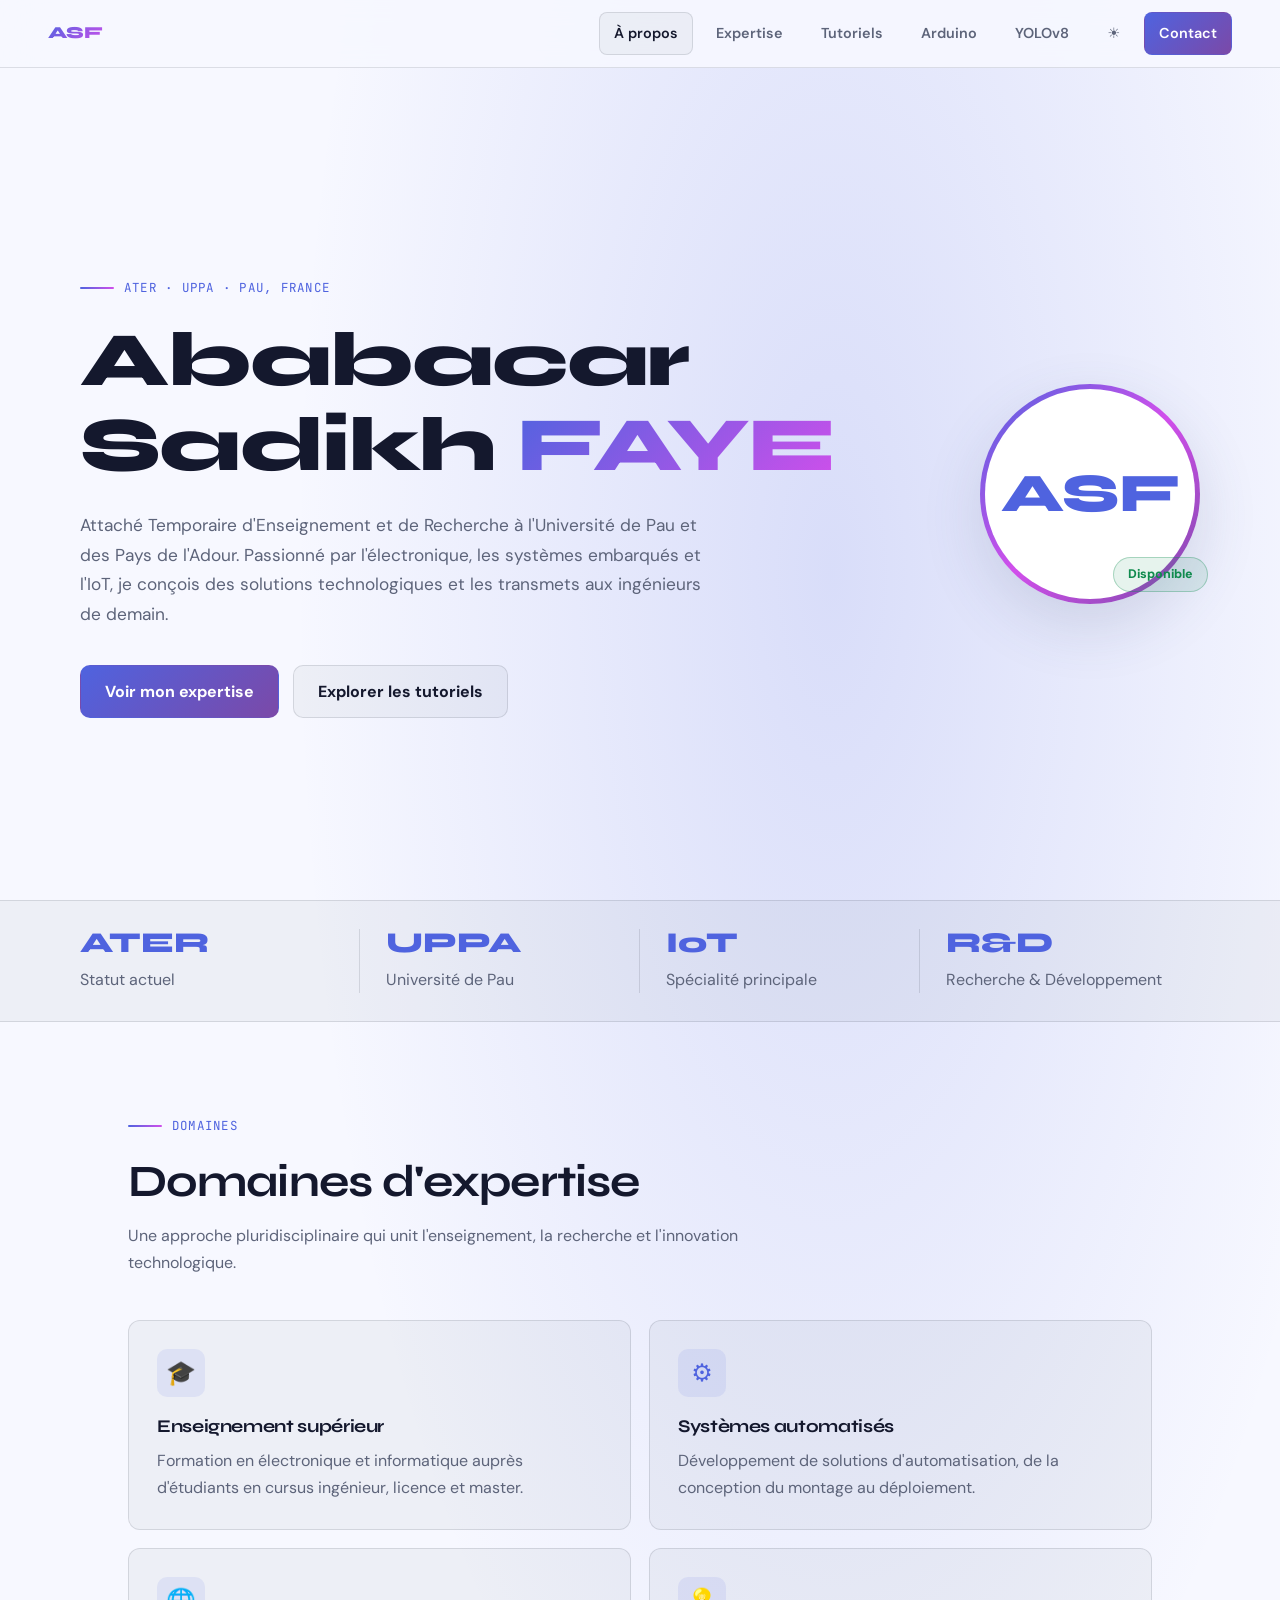
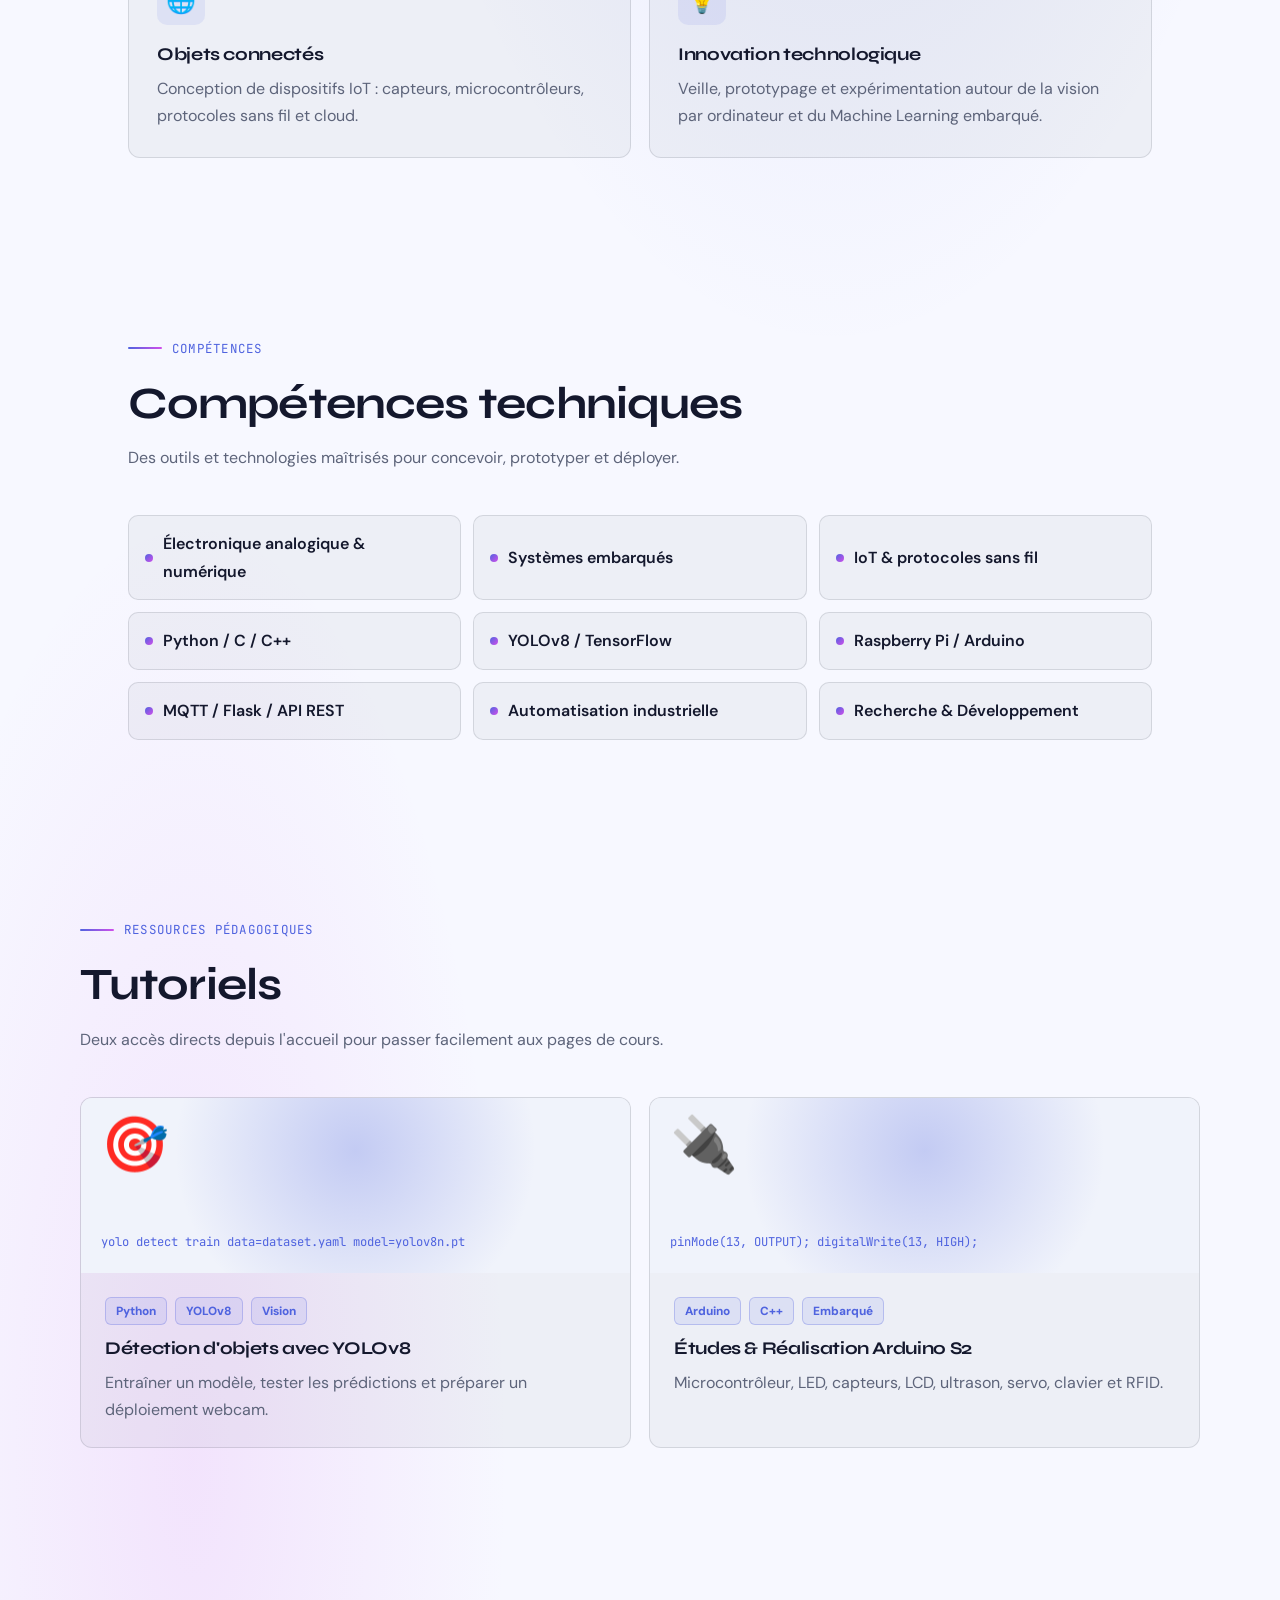
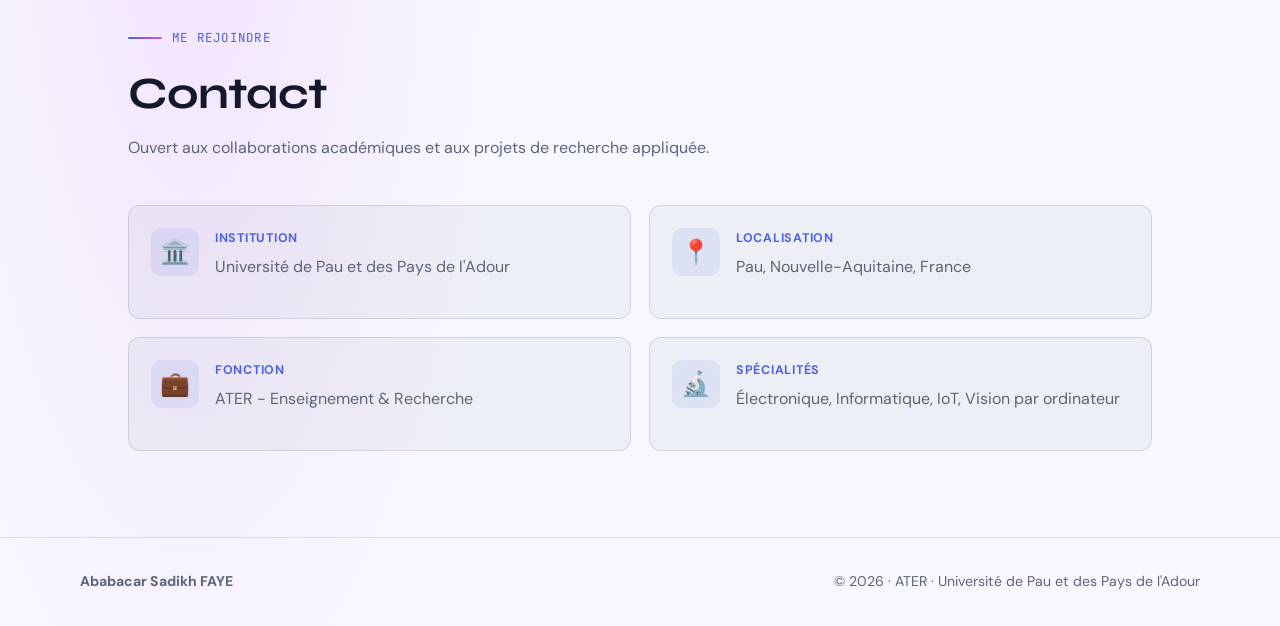
==== commit ed88732d: "Improve tutorial CSS compatibility" ====
--- a/index.html
+++ b/index.html
@@ -5,7 +5,7 @@
     <meta name="viewport" content="width=device-width, initial-scale=1.0">
     <title>Ababacar Sadikh FAYE - Portfolio</title>
     <link href="https://fonts.googleapis.com/css2?family=Syne:wght@400;600;700;800&family=DM+Sans:wght@300;400;500;700&family=JetBrains+Mono:wght@400;600&display=swap" rel="stylesheet">
-    <link rel="stylesheet" href="style.css">
+    <link rel="stylesheet" href="style.css?v=bc56941">
 </head>
 <body>
     <nav>
@@ -156,6 +156,6 @@
         </div>
     </footer>
 
-    <script src="script.js"></script>
+    <script src="script.js?v=bc56941"></script>
 </body>
 </html>
--- a/style.css
+++ b/style.css
@@ -12,6 +12,15 @@
     --success: #43e97b;
     --code-bg: #0d1117;
     --shadow: 0 24px 70px rgba(0,0,0,0.34);
+    --nav-bg: rgba(7,7,15,0.86);
+    --hero-glow-1: rgba(102,126,234,0.20);
+    --hero-glow-2: rgba(240,147,251,0.14);
+    --soft-primary: rgba(102,126,234,0.12);
+    --soft-primary-strong: rgba(102,126,234,0.28);
+    --soft-success: rgba(67,233,123,0.14);
+    --success-border: rgba(67,233,123,0.34);
+    --surface-wash: rgba(255,255,255,0.03);
+    --mixed-text: #b9bad4;
 }
 
 :root[data-theme="light"] {
@@ -28,6 +37,15 @@
     --success: #108b4e;
     --code-bg: #f0f3fb;
     --shadow: 0 22px 60px rgba(70,80,120,0.16);
+    --nav-bg: rgba(247,248,255,0.90);
+    --hero-glow-1: rgba(79,99,223,0.18);
+    --hero-glow-2: rgba(209,79,235,0.12);
+    --soft-primary: rgba(79,99,223,0.10);
+    --soft-primary-strong: rgba(79,99,223,0.28);
+    --soft-success: rgba(16,139,78,0.10);
+    --success-border: rgba(16,139,78,0.30);
+    --surface-wash: rgba(20,24,45,0.04);
+    --mixed-text: #555d78;
 }
 
 * { margin: 0; padding: 0; box-sizing: border-box; }
@@ -37,8 +55,8 @@
 body {
     font-family: "DM Sans", system-ui, -apple-system, BlinkMacSystemFont, "Segoe UI", sans-serif;
     background:
-        radial-gradient(ellipse 70% 60% at 65% 15%, color-mix(in srgb, var(--primary) 20%, transparent), transparent 60%),
-        radial-gradient(ellipse 45% 45% at 15% 80%, color-mix(in srgb, var(--accent) 14%, transparent), transparent 55%),
+        radial-gradient(ellipse 70% 60% at 65% 15%, var(--hero-glow-1), transparent 60%),
+        radial-gradient(ellipse 45% 45% at 15% 80%, var(--hero-glow-2), transparent 55%),
         var(--bg);
     color: var(--text);
     line-height: 1.7;
@@ -57,7 +75,7 @@
     align-items: center;
     justify-content: space-between;
     gap: 20px;
-    background: color-mix(in srgb, var(--bg) 86%, transparent);
+    background: var(--nav-bg);
     border-bottom: 1px solid var(--border);
     backdrop-filter: blur(22px);
 }
@@ -222,7 +240,7 @@
 
 .btn:hover {
     transform: translateY(-2px);
-    border-color: color-mix(in srgb, var(--primary) 50%, var(--border));
+    border-color: var(--soft-primary-strong);
     box-shadow: var(--shadow);
 }
 
@@ -261,9 +279,9 @@
     bottom: 12px;
     padding: 6px 14px;
     border-radius: 999px;
-    border: 1px solid color-mix(in srgb, var(--success) 35%, transparent);
+    border: 1px solid var(--success-border);
     color: var(--success);
-    background: color-mix(in srgb, var(--success) 12%, var(--surface));
+    background: var(--soft-success);
     font-size: 0.78rem;
     font-weight: 800;
 }
@@ -271,7 +289,7 @@
 .stats-bar {
     padding: 28px 48px;
     border-block: 1px solid var(--border);
-    background: color-mix(in srgb, var(--surface) 62%, transparent);
+    background: var(--surface-wash);
 }
 
 .stats-inner {
@@ -356,7 +374,7 @@
 .tutorial-card:hover,
 .contact-card:hover {
     transform: translateY(-3px);
-    border-color: color-mix(in srgb, var(--primary) 45%, var(--border));
+    border-color: var(--soft-primary-strong);
     box-shadow: var(--shadow);
 }
 
@@ -367,7 +385,7 @@
     display: grid;
     place-items: center;
     border-radius: 10px;
-    background: color-mix(in srgb, var(--primary) 13%, transparent);
+    background: var(--soft-primary);
     color: var(--primary);
     font-size: 1.5rem;
 }
@@ -413,7 +431,7 @@
     display: grid;
     align-content: space-between;
     background:
-        radial-gradient(circle at 50% 30%, color-mix(in srgb, var(--primary) 22%, transparent), transparent 60%),
+        radial-gradient(circle at 50% 30%, var(--soft-primary-strong), transparent 60%),
         var(--code-bg);
 }
 
@@ -445,8 +463,8 @@
 .tag {
     padding: 3px 10px;
     border-radius: 6px;
-    border: 1px solid color-mix(in srgb, var(--primary) 25%, var(--border));
-    background: color-mix(in srgb, var(--primary) 10%, transparent);
+    border: 1px solid var(--soft-primary-strong);
+    background: var(--soft-primary);
     color: var(--primary);
     font-size: 0.74rem;
     font-weight: 800;
@@ -497,7 +515,7 @@
     z-index: 10;
     overflow-x: auto;
     border-bottom: 1px solid var(--border);
-    background: color-mix(in srgb, var(--bg) 88%, transparent);
+    background: var(--nav-bg);
     backdrop-filter: blur(18px);
 }
 
@@ -544,7 +562,7 @@
 
 .lesson p,
 .lesson li {
-    color: color-mix(in srgb, var(--muted) 88%, var(--text));
+    color: var(--mixed-text);
 }
 
 .lesson ul {
@@ -619,10 +637,10 @@
 }
 
 .copy-btn {
-    border: 1px solid color-mix(in srgb, var(--primary) 25%, var(--border));
+    border: 1px solid var(--soft-primary-strong);
     border-radius: 6px;
     padding: 3px 10px;
-    background: color-mix(in srgb, var(--primary) 10%, transparent);
+    background: var(--soft-primary);
     color: var(--primary);
     cursor: pointer;
 }
@@ -630,7 +648,7 @@
 pre {
     overflow-x: auto;
     padding: 18px;
-    color: color-mix(in srgb, var(--text) 85%, var(--primary));
+    color: var(--mixed-text);
     font-family: "JetBrains Mono", "IBM Plex Mono", monospace;
     font-size: 0.86rem;
     line-height: 1.65;
@@ -656,7 +674,7 @@
 
 th {
     color: var(--primary);
-    background: color-mix(in srgb, var(--primary) 8%, transparent);
+    background: var(--soft-primary);
     border-top: 0;
 }
 
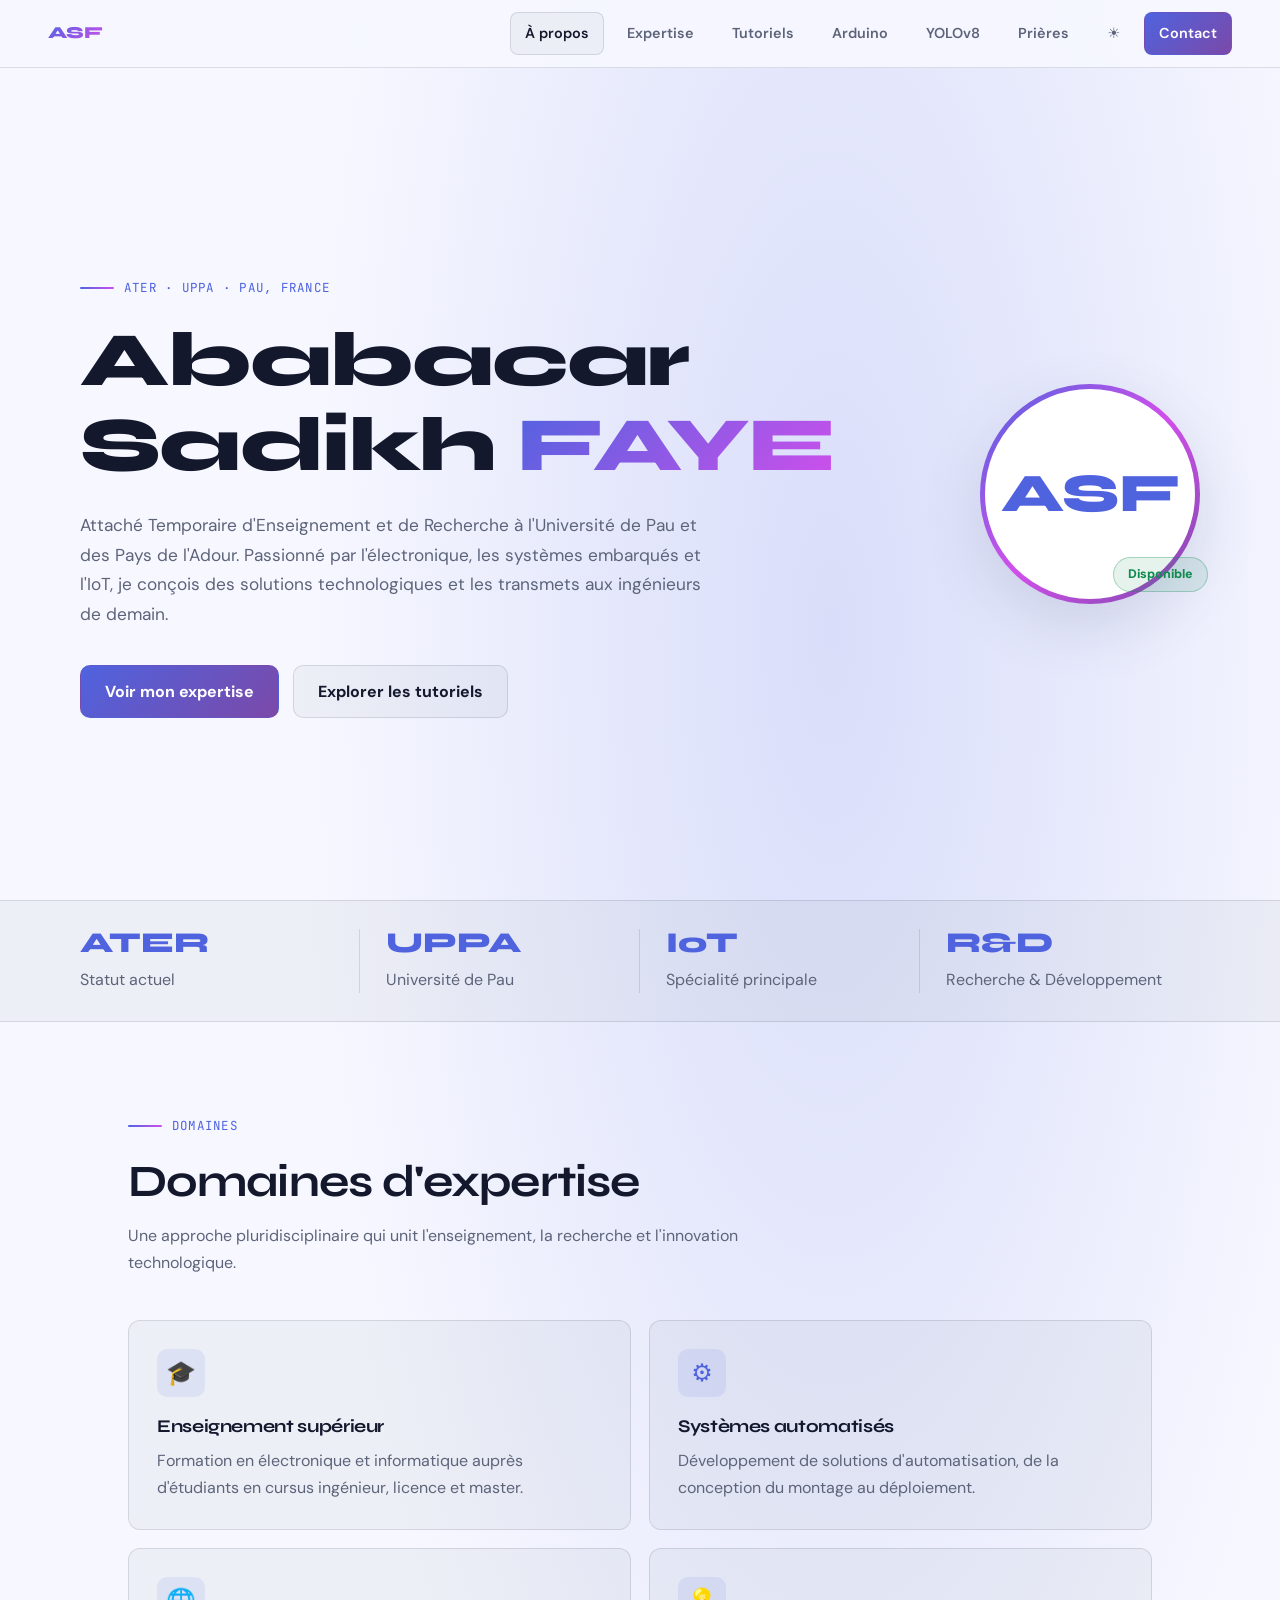
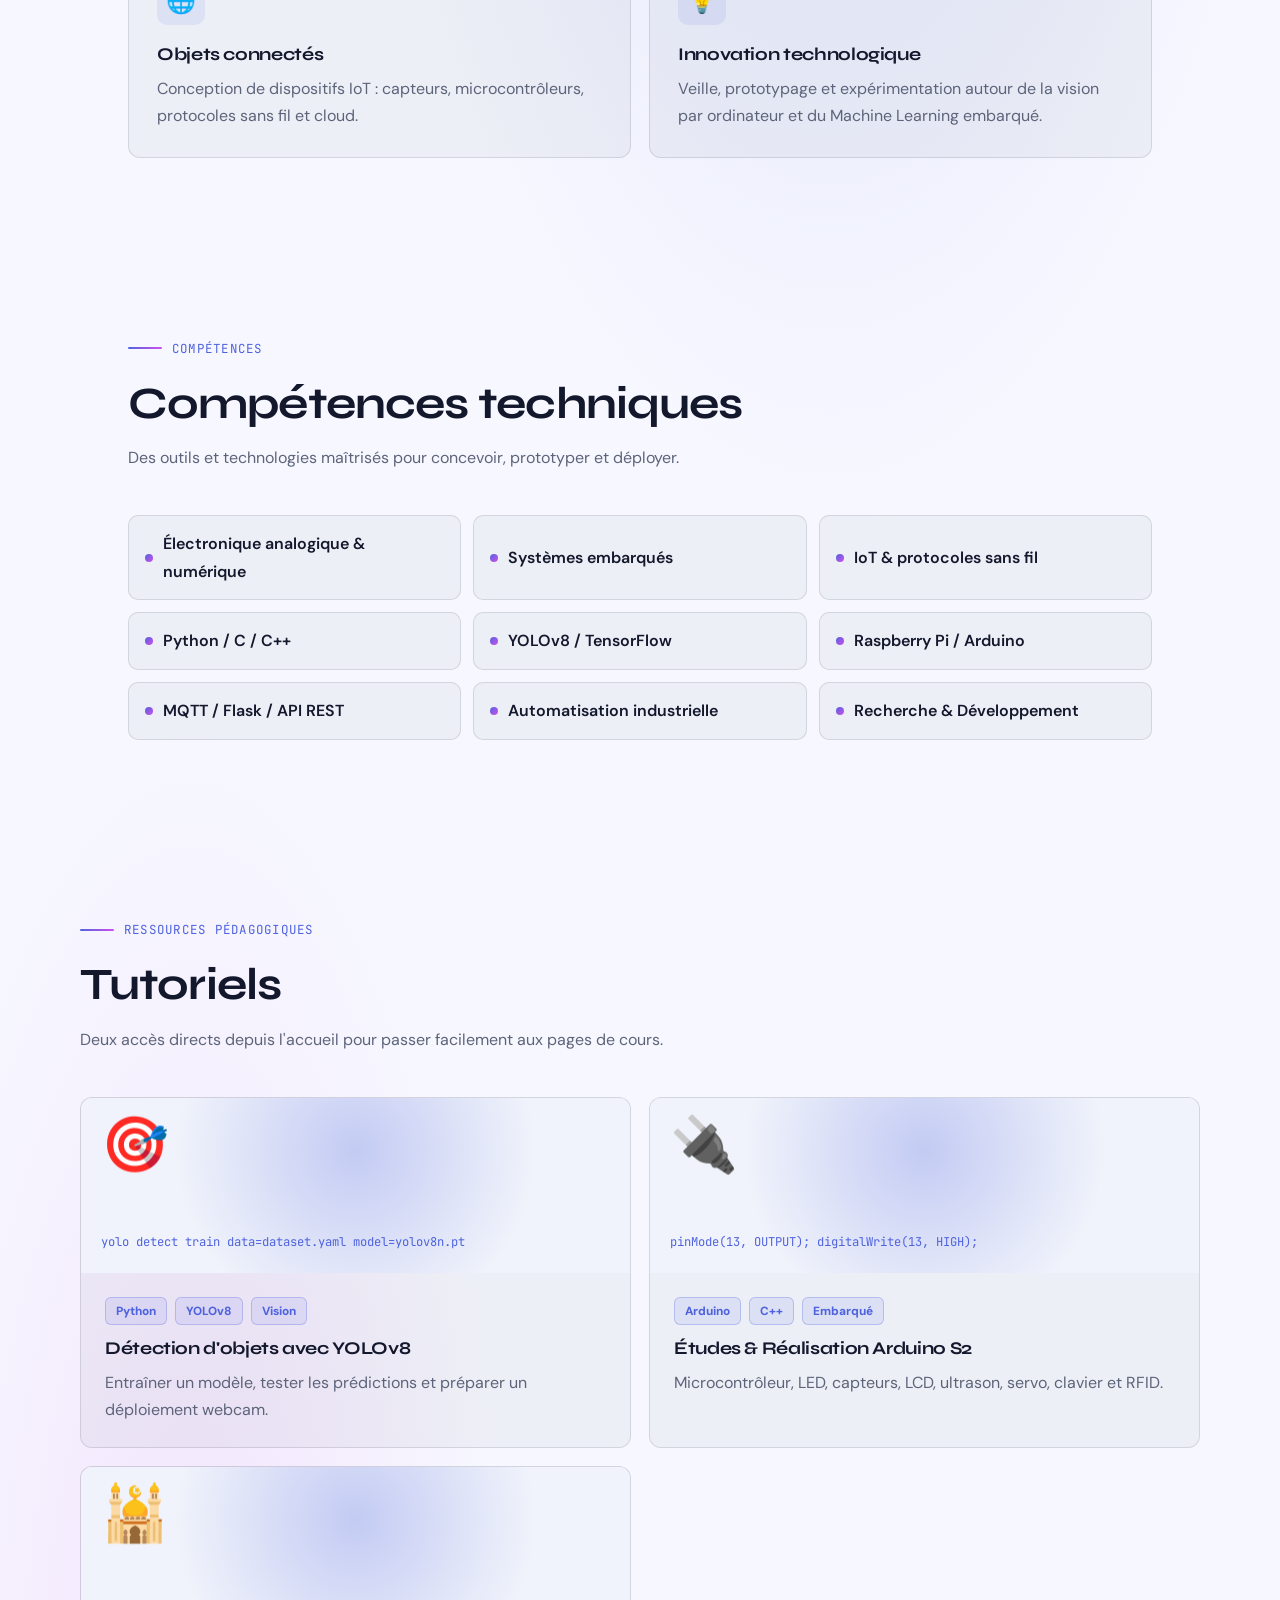
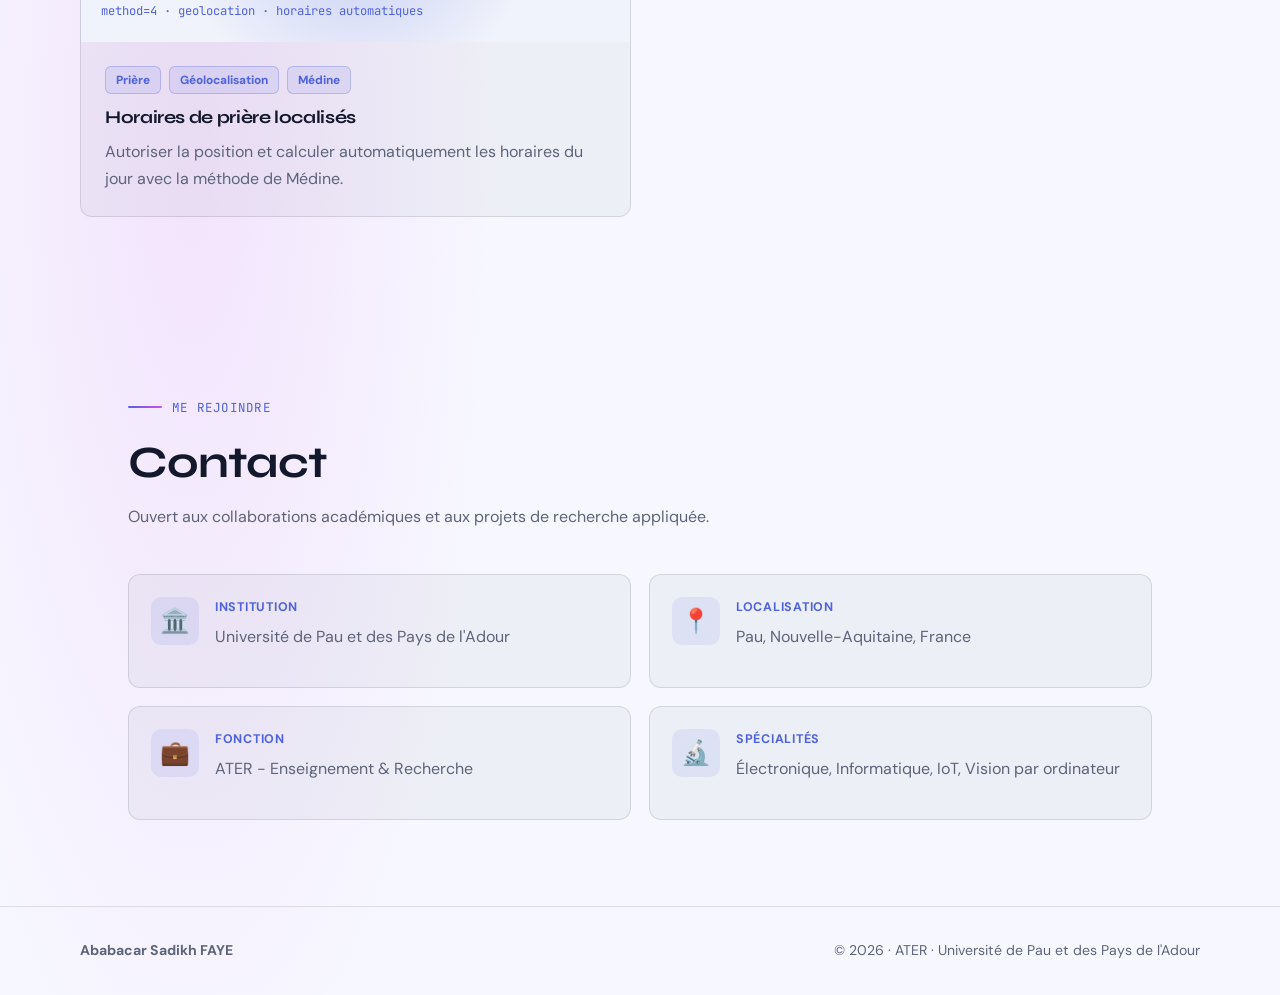
==== commit 17aa17fb: "Add localized prayer times page" ====
--- a/index.html
+++ b/index.html
@@ -5,7 +5,7 @@
     <meta name="viewport" content="width=device-width, initial-scale=1.0">
     <title>Ababacar Sadikh FAYE - Portfolio</title>
     <link href="https://fonts.googleapis.com/css2?family=Syne:wght@400;600;700;800&family=DM+Sans:wght@300;400;500;700&family=JetBrains+Mono:wght@400;600&display=swap" rel="stylesheet">
-    <link rel="stylesheet" href="style.css?v=bc56941">
+    <link rel="stylesheet" href="style.css?v=prayer-1">
 </head>
 <body>
     <nav>
@@ -16,6 +16,7 @@
             <a href="#tutoriels" class="nav-link">Tutoriels</a>
             <a href="tutorial-arduino.html" class="nav-link">Arduino</a>
             <a href="tutorial-yolo.html" class="nav-link">YOLOv8</a>
+            <a href="prayer-times.html" class="nav-link">Prières</a>
             <button class="theme-toggle" type="button" data-theme-toggle>🌙</button>
             <a href="#contact" class="nav-link nav-cta">Contact</a>
         </div>
@@ -132,6 +133,22 @@
                             <p>Microcontrôleur, LED, capteurs, LCD, ultrason, servo, clavier et RFID.</p>
                         </div>
                     </a>
+
+                    <a href="prayer-times.html" class="tutorial-card">
+                        <div class="tutorial-thumb">
+                            <div class="tutorial-icon">🕌</div>
+                            <div class="code-line">method=4 · geolocation · horaires automatiques</div>
+                        </div>
+                        <div class="tutorial-body">
+                            <div class="tags">
+                                <span class="tag">Prière</span>
+                                <span class="tag">Géolocalisation</span>
+                                <span class="tag">Médine</span>
+                            </div>
+                            <h3>Horaires de prière localisés</h3>
+                            <p>Autoriser la position et calculer automatiquement les horaires du jour avec la méthode de Médine.</p>
+                        </div>
+                    </a>
                 </div>
             </div>
         </section>
@@ -156,6 +173,6 @@
         </div>
     </footer>
 
-    <script src="script.js?v=bc56941"></script>
+    <script src="script.js?v=prayer-1"></script>
 </body>
 </html>
--- a/style.css
+++ b/style.css
@@ -678,6 +678,137 @@
     border-top: 0;
 }
 
+.prayer-panel {
+    display: grid;
+    grid-template-columns: minmax(0, 1.15fr) minmax(280px, 0.85fr);
+    gap: 22px;
+    align-items: start;
+    margin-top: 34px;
+}
+
+.prayer-card,
+.prayer-time,
+.location-form {
+    border: 1px solid var(--border);
+    border-radius: 12px;
+    background: var(--surface-2);
+}
+
+.prayer-card {
+    padding: 24px;
+}
+
+.prayer-card h2 {
+    margin-bottom: 12px;
+    font-size: 1.35rem;
+}
+
+.prayer-card p {
+    color: var(--muted);
+}
+
+.location-actions {
+    display: flex;
+    flex-wrap: wrap;
+    gap: 12px;
+    margin-top: 22px;
+}
+
+.location-form {
+    display: grid;
+    gap: 12px;
+    margin-top: 18px;
+    padding: 18px;
+}
+
+.field-row {
+    display: grid;
+    grid-template-columns: repeat(2, minmax(0, 1fr));
+    gap: 12px;
+}
+
+.field label {
+    display: block;
+    margin-bottom: 6px;
+    color: var(--muted);
+    font-size: 0.82rem;
+    font-weight: 700;
+}
+
+.field input {
+    width: 100%;
+    min-height: 44px;
+    border: 1px solid var(--border);
+    border-radius: 8px;
+    background: var(--surface);
+    color: var(--text);
+    padding: 10px 12px;
+    font: inherit;
+}
+
+.prayer-status {
+    margin-top: 18px;
+    color: var(--muted);
+    font-size: 0.94rem;
+}
+
+.prayer-times-grid {
+    display: grid;
+    gap: 12px;
+}
+
+.prayer-time {
+    display: flex;
+    justify-content: space-between;
+    align-items: center;
+    gap: 18px;
+    padding: 16px 18px;
+}
+
+.prayer-time.next {
+    border-color: var(--soft-primary-strong);
+    background: var(--soft-primary);
+}
+
+.prayer-name {
+    color: var(--muted);
+    font-size: 0.86rem;
+    font-weight: 800;
+    text-transform: uppercase;
+    letter-spacing: 0.07em;
+}
+
+.prayer-clock {
+    color: var(--text);
+    font-family: "JetBrains Mono", monospace;
+    font-size: 1.2rem;
+    font-weight: 700;
+}
+
+.next-prayer {
+    margin-bottom: 18px;
+    padding: 18px;
+    border: 1px solid var(--soft-primary-strong);
+    border-radius: 12px;
+    background: linear-gradient(135deg, var(--soft-primary), transparent);
+}
+
+.next-prayer strong {
+    display: block;
+    color: var(--primary);
+    margin-bottom: 4px;
+}
+
+.next-prayer span {
+    color: var(--muted);
+}
+
+.method-note {
+    margin-top: 16px;
+    color: var(--muted);
+    font-size: 0.88rem;
+}
+
 @media (max-width: 900px) {
     nav {
         padding: 12px 20px;
@@ -711,9 +842,12 @@
     .tutorial-grid,
     .contact-grid,
     .skills-grid,
+    .prayer-panel,
     .tutorial-layout {
         grid-template-columns: 1fr;
     }
+
+    .field-row { grid-template-columns: 1fr; }
 
     .toc { top: 113px; }
     .toc-inner { padding: 0 20px; }
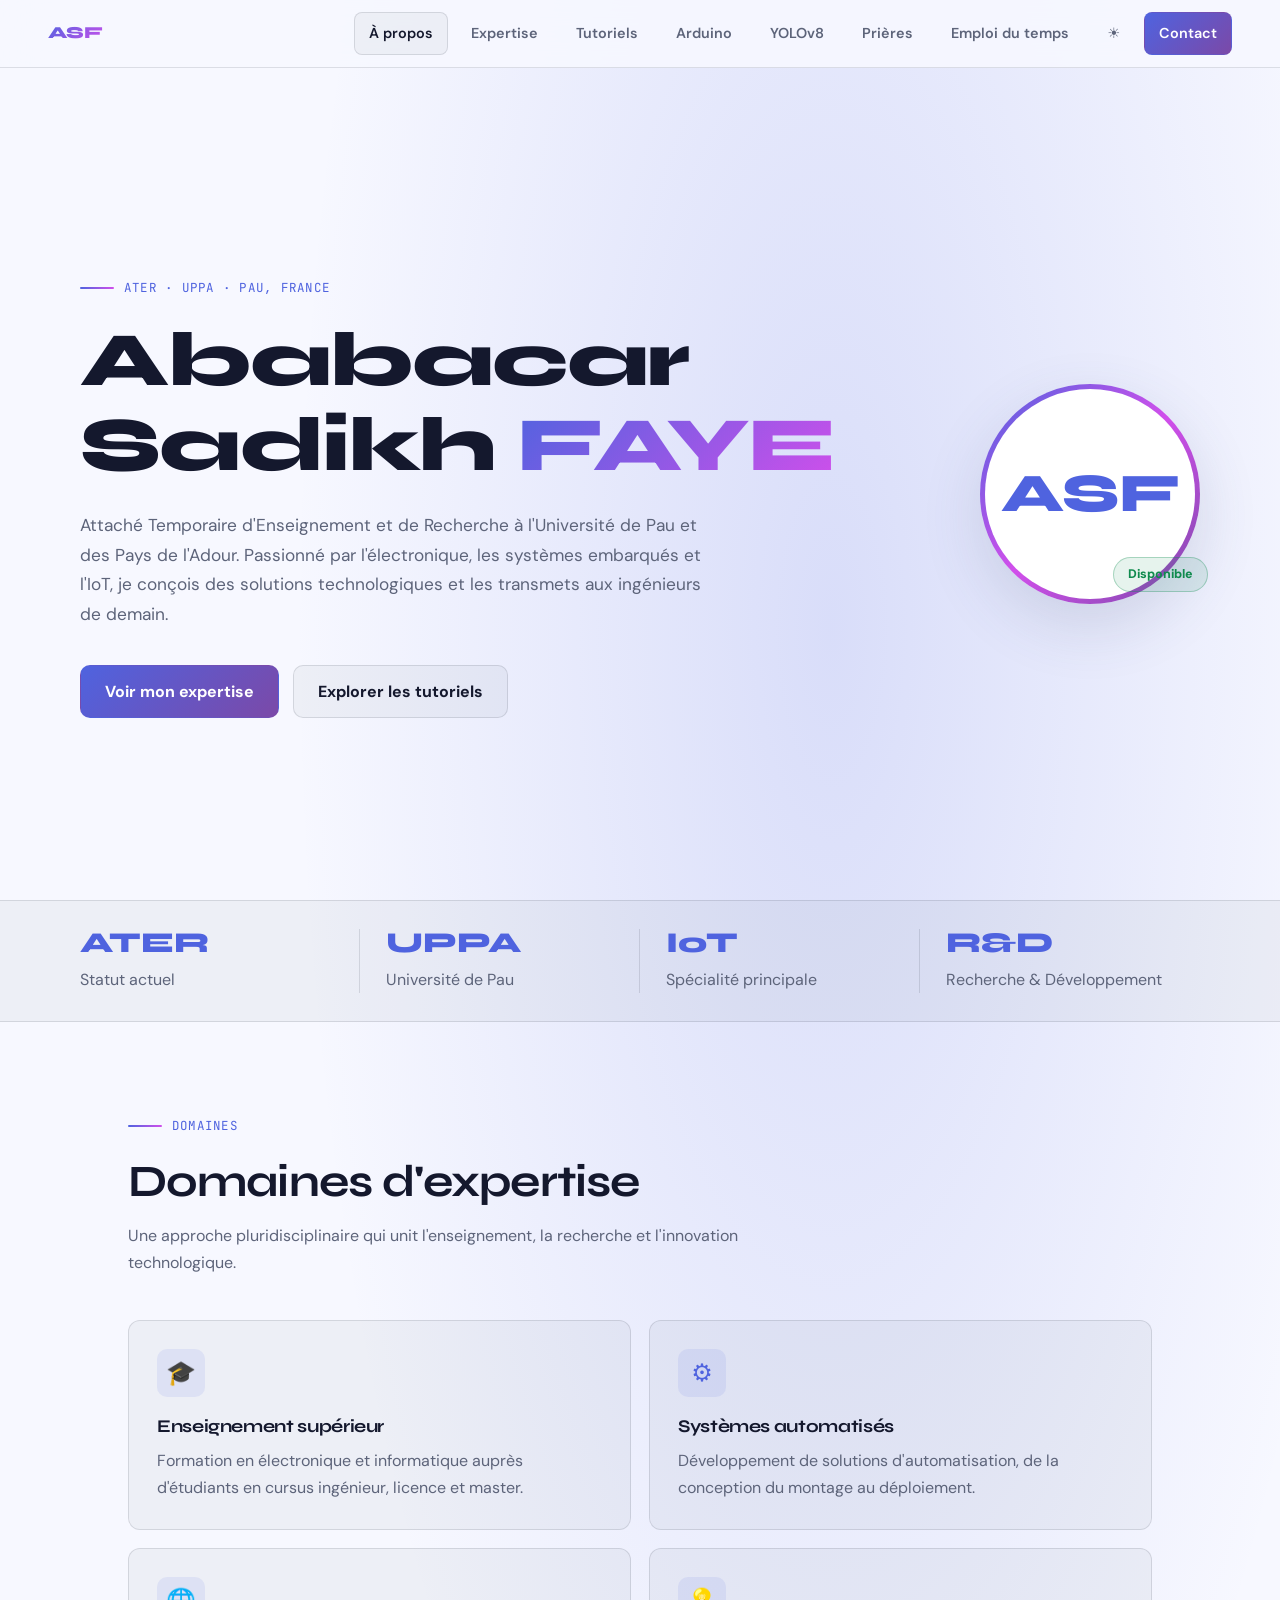
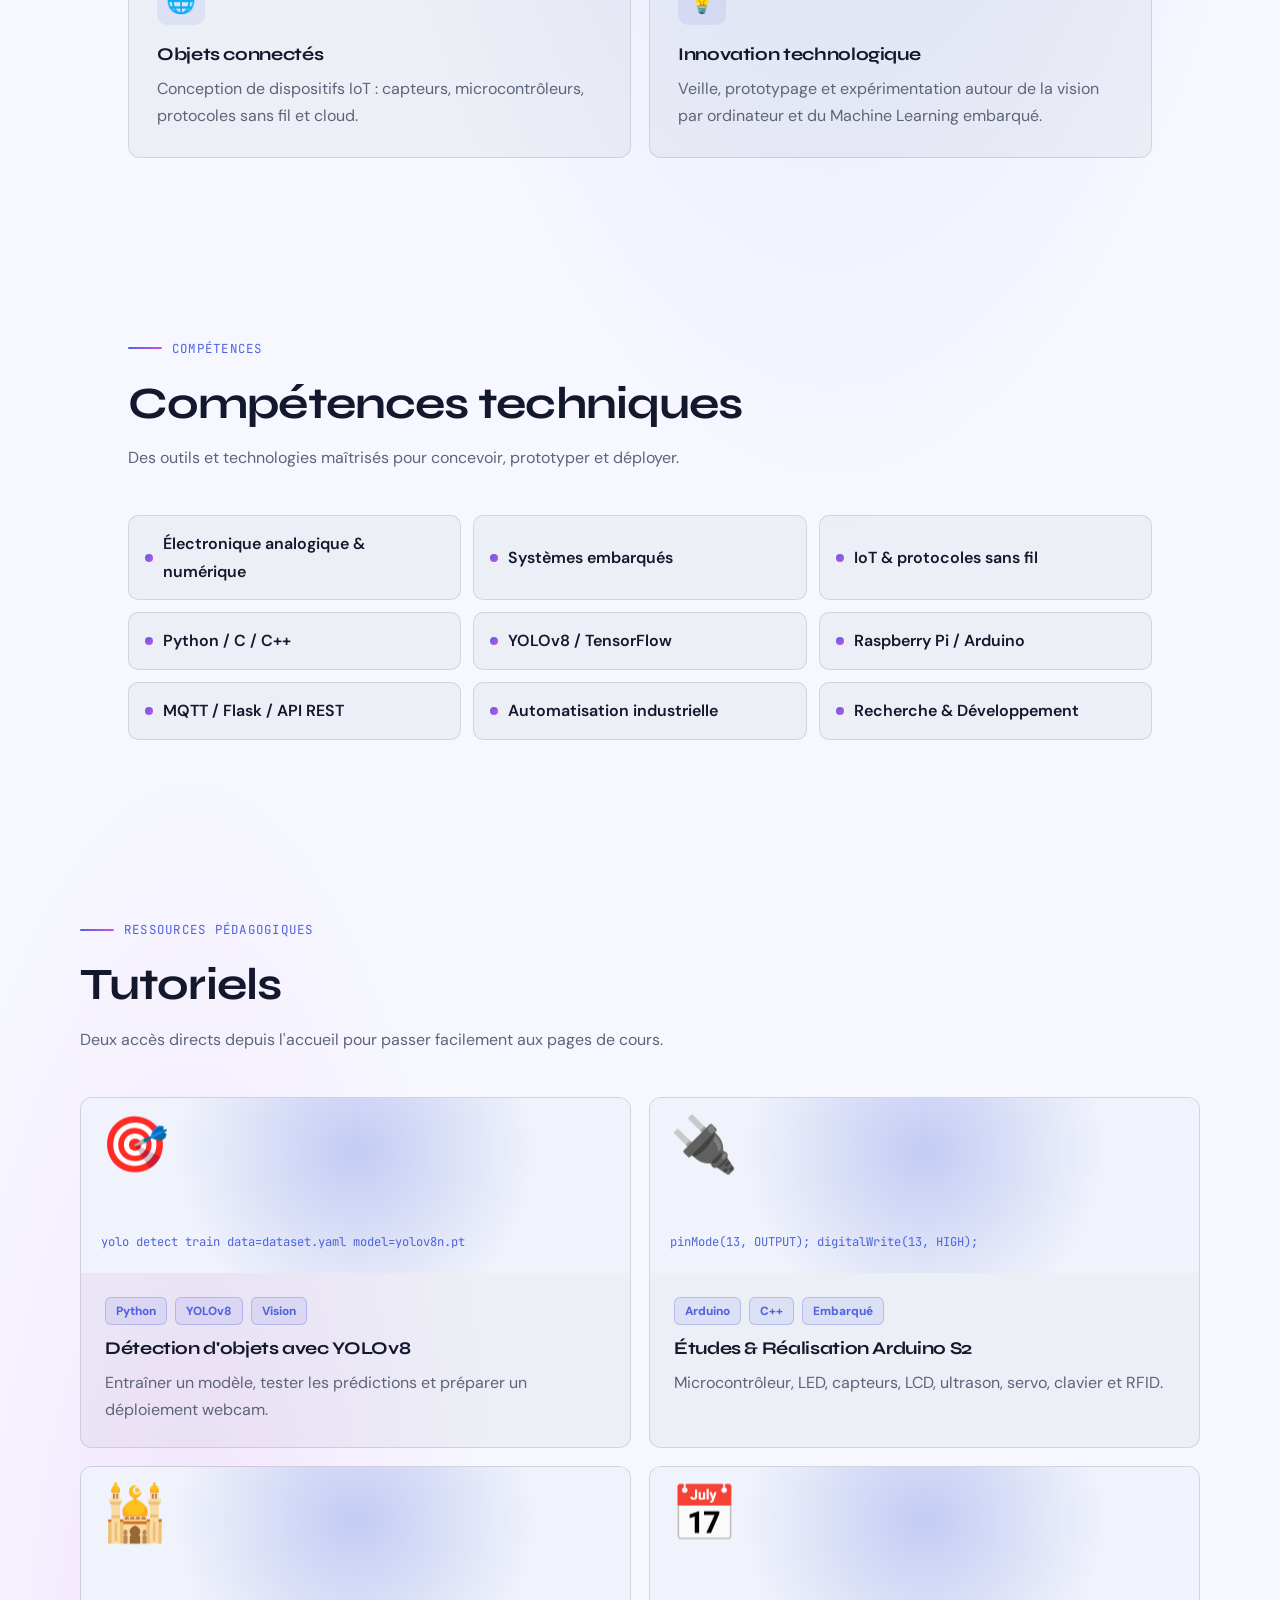
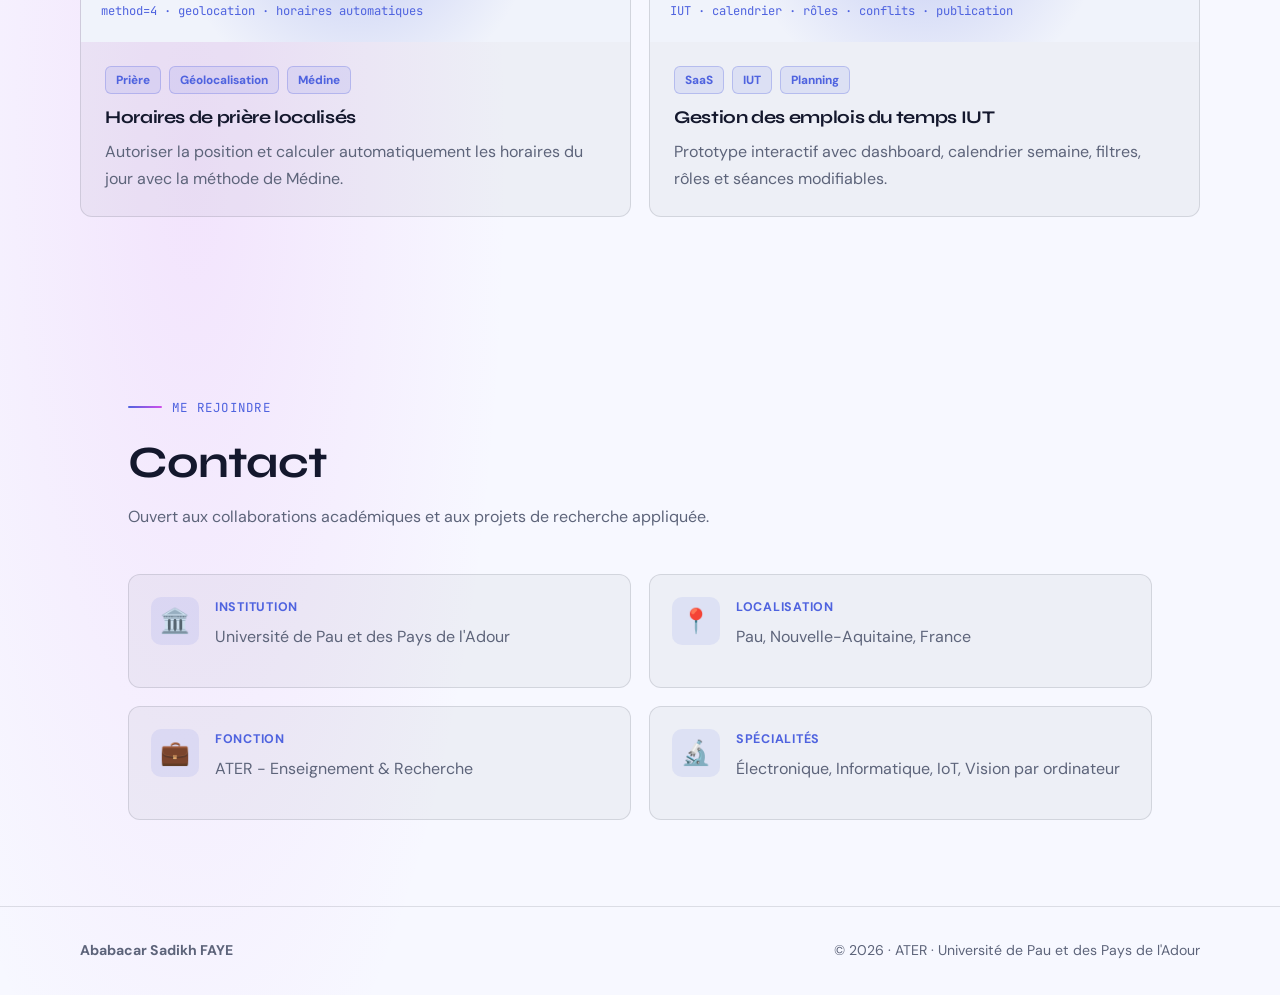
==== commit abaad743: "Add IUT timetable management app" ====
--- a/index.html
+++ b/index.html
@@ -5,7 +5,7 @@
     <meta name="viewport" content="width=device-width, initial-scale=1.0">
     <title>Ababacar Sadikh FAYE - Portfolio</title>
     <link href="https://fonts.googleapis.com/css2?family=Syne:wght@400;600;700;800&family=DM+Sans:wght@300;400;500;700&family=JetBrains+Mono:wght@400;600&display=swap" rel="stylesheet">
-    <link rel="stylesheet" href="style.css?v=prayer-1">
+    <link rel="stylesheet" href="style.css?v=timetable-1">
 </head>
 <body>
     <nav>
@@ -17,6 +17,7 @@
             <a href="tutorial-arduino.html" class="nav-link">Arduino</a>
             <a href="tutorial-yolo.html" class="nav-link">YOLOv8</a>
             <a href="prayer-times.html" class="nav-link">Prières</a>
+            <a href="timetable.html" class="nav-link">Emploi du temps</a>
             <button class="theme-toggle" type="button" data-theme-toggle>🌙</button>
             <a href="#contact" class="nav-link nav-cta">Contact</a>
         </div>
@@ -149,6 +150,22 @@
                             <p>Autoriser la position et calculer automatiquement les horaires du jour avec la méthode de Médine.</p>
                         </div>
                     </a>
+
+                    <a href="timetable.html" class="tutorial-card">
+                        <div class="tutorial-thumb">
+                            <div class="tutorial-icon">📅</div>
+                            <div class="code-line">IUT · calendrier · rôles · conflits · publication</div>
+                        </div>
+                        <div class="tutorial-body">
+                            <div class="tags">
+                                <span class="tag">SaaS</span>
+                                <span class="tag">IUT</span>
+                                <span class="tag">Planning</span>
+                            </div>
+                            <h3>Gestion des emplois du temps IUT</h3>
+                            <p>Prototype interactif avec dashboard, calendrier semaine, filtres, rôles et séances modifiables.</p>
+                        </div>
+                    </a>
                 </div>
             </div>
         </section>
@@ -173,6 +190,6 @@
         </div>
     </footer>
 
-    <script src="script.js?v=prayer-1"></script>
+    <script src="script.js?v=timetable-1"></script>
 </body>
 </html>
--- a/style.css
+++ b/style.css
@@ -719,6 +719,7 @@
     gap: 12px;
     margin-top: 18px;
     padding: 18px;
+    position: relative;
 }
 
 .field-row {
@@ -735,7 +736,8 @@
     font-weight: 700;
 }
 
-.field input {
+.field input,
+.field select {
     width: 100%;
     min-height: 44px;
     border: 1px solid var(--border);
@@ -746,6 +748,53 @@
     font: inherit;
 }
 
+.method-field {
+    margin-top: 18px;
+}
+
+.suggestions {
+    display: grid;
+    gap: 8px;
+    margin-top: 4px;
+}
+
+.suggestion-item {
+    width: 100%;
+    border: 1px solid var(--border);
+    border-radius: 8px;
+    background: var(--surface);
+    color: var(--text);
+    padding: 10px 12px;
+    text-align: left;
+    font: inherit;
+    cursor: pointer;
+}
+
+.suggestion-item:hover,
+.suggestion-item:focus {
+    border-color: var(--soft-primary-strong);
+    background: var(--soft-primary);
+    outline: none;
+}
+
+.suggestion-name {
+    display: block;
+    margin-bottom: 2px;
+    font-weight: 700;
+}
+
+.suggestion-detail {
+    display: block;
+    color: var(--muted);
+    font-size: 0.84rem;
+}
+
+.detected-address {
+    margin-top: 10px;
+    color: var(--muted);
+    font-size: 0.9rem;
+}
+
 .prayer-status {
     margin-top: 18px;
     color: var(--muted);
@@ -801,6 +850,22 @@
 
 .next-prayer span {
     color: var(--muted);
+}
+
+.location-summary {
+    margin-bottom: 18px;
+    padding: 14px 16px;
+    border: 1px solid var(--border);
+    border-radius: 10px;
+    background: var(--surface-2);
+    color: var(--muted);
+    font-size: 0.9rem;
+}
+
+.location-summary strong {
+    display: block;
+    margin-bottom: 4px;
+    color: var(--primary);
 }
 
 .method-note {
@@ -860,3 +925,412 @@
     .stats-inner { grid-template-columns: 1fr; }
     .btn { width: 100%; justify-content: center; }
 }
+
+/* Timetable app */
+.app-shell {
+    min-height: calc(100vh - 68px);
+    display: grid;
+    grid-template-columns: 270px minmax(0, 1fr);
+    background: var(--bg);
+}
+
+.app-sidebar {
+    position: sticky;
+    top: 68px;
+    height: calc(100vh - 68px);
+    padding: 22px;
+    border-right: 1px solid var(--border);
+    background: var(--surface);
+    overflow-y: auto;
+}
+
+.app-brand {
+    margin-bottom: 24px;
+}
+
+.app-brand strong {
+    display: block;
+    font-family: "Syne", sans-serif;
+    font-size: 1.05rem;
+}
+
+.app-brand span {
+    color: var(--muted);
+    font-size: 0.86rem;
+}
+
+.app-menu {
+    display: grid;
+    gap: 6px;
+}
+
+.app-menu button {
+    width: 100%;
+    min-height: 42px;
+    border: 1px solid transparent;
+    border-radius: 8px;
+    padding: 9px 11px;
+    background: transparent;
+    color: var(--muted);
+    text-align: left;
+    font: inherit;
+    font-weight: 700;
+    cursor: pointer;
+}
+
+.app-menu button:hover,
+.app-menu button.active {
+    color: var(--text);
+    background: var(--surface-2);
+    border-color: var(--border);
+}
+
+.app-main {
+    min-width: 0;
+    padding: 24px;
+}
+
+.app-topbar {
+    display: flex;
+    align-items: flex-start;
+    justify-content: space-between;
+    gap: 20px;
+    margin-bottom: 20px;
+}
+
+.app-topbar h1 {
+    margin-bottom: 6px;
+    font-size: clamp(1.8rem, 3vw, 2.6rem);
+}
+
+.app-topbar p {
+    color: var(--muted);
+}
+
+.role-switcher {
+    display: flex;
+    gap: 8px;
+    flex-wrap: wrap;
+    justify-content: flex-end;
+}
+
+.role-switcher button,
+.toolbar button,
+.toolbar select,
+.toolbar input,
+.modal-actions button,
+.session-form input,
+.session-form select,
+.session-form textarea {
+    border: 1px solid var(--border);
+    border-radius: 8px;
+    background: var(--surface);
+    color: var(--text);
+    font: inherit;
+}
+
+.role-switcher button,
+.toolbar button,
+.modal-actions button {
+    min-height: 40px;
+    padding: 8px 13px;
+    cursor: pointer;
+    font-weight: 800;
+}
+
+.role-switcher button.active,
+.toolbar button.primary,
+.modal-actions button.primary {
+    border-color: transparent;
+    color: #fff;
+    background: linear-gradient(135deg, var(--primary), var(--secondary));
+}
+
+.kpi-grid {
+    display: grid;
+    grid-template-columns: repeat(4, minmax(0, 1fr));
+    gap: 12px;
+    margin-bottom: 18px;
+}
+
+.kpi-card {
+    border: 1px solid var(--border);
+    border-radius: 12px;
+    background: var(--surface-2);
+    padding: 18px;
+}
+
+.kpi-card span {
+    color: var(--muted);
+    font-size: 0.78rem;
+    font-weight: 800;
+    text-transform: uppercase;
+    letter-spacing: 0.06em;
+}
+
+.kpi-card strong {
+    display: block;
+    margin-top: 8px;
+    color: var(--primary);
+    font-family: "Syne", sans-serif;
+    font-size: 1.7rem;
+}
+
+.toolbar {
+    display: grid;
+    grid-template-columns: repeat(5, minmax(150px, 1fr)) auto;
+    gap: 10px;
+    margin-bottom: 16px;
+}
+
+.toolbar select,
+.toolbar input {
+    min-height: 42px;
+    padding: 8px 10px;
+}
+
+.week-bar {
+    display: flex;
+    align-items: center;
+    justify-content: space-between;
+    gap: 12px;
+    margin-bottom: 16px;
+    padding: 14px;
+    border: 1px solid var(--border);
+    border-radius: 12px;
+    background: var(--surface-2);
+}
+
+.week-title strong {
+    display: block;
+    color: var(--text);
+    font-size: 1.05rem;
+}
+
+.week-title span {
+    color: var(--muted);
+    font-size: 0.88rem;
+}
+
+.calendar-wrap {
+    overflow-x: auto;
+    border: 1px solid var(--border);
+    border-radius: 12px;
+    background: var(--surface);
+}
+
+.calendar-grid {
+    min-width: 980px;
+    display: grid;
+    grid-template-columns: 72px repeat(5, minmax(160px, 1fr));
+}
+
+.cal-head,
+.time-cell,
+.day-cell {
+    border-right: 1px solid var(--border);
+    border-bottom: 1px solid var(--border);
+}
+
+.cal-head {
+    min-height: 58px;
+    padding: 12px;
+    background: var(--surface-2);
+    color: var(--muted);
+    font-weight: 900;
+}
+
+.time-cell {
+    min-height: 86px;
+    padding: 10px;
+    color: var(--muted);
+    font-family: "JetBrains Mono", monospace;
+    font-size: 0.78rem;
+}
+
+.day-cell {
+    min-height: 86px;
+    padding: 7px;
+    background: linear-gradient(180deg, transparent, var(--surface-2));
+}
+
+.session-card {
+    border: 1px solid var(--border);
+    border-left: 5px solid var(--primary);
+    border-radius: 8px;
+    background: var(--surface);
+    padding: 8px;
+    box-shadow: 0 10px 28px rgba(0,0,0,0.12);
+    cursor: pointer;
+}
+
+.session-card + .session-card {
+    margin-top: 6px;
+}
+
+.session-card.conflict {
+    border-color: rgba(255,82,82,0.5);
+    border-left-color: #ff5252;
+}
+
+.session-card strong {
+    display: block;
+    margin-bottom: 2px;
+    font-size: 0.88rem;
+}
+
+.session-card span {
+    display: block;
+    color: var(--muted);
+    font-size: 0.76rem;
+}
+
+.session-type {
+    display: inline-block;
+    margin-bottom: 4px;
+    padding: 1px 7px;
+    border-radius: 999px;
+    background: var(--soft-primary);
+    color: var(--primary);
+    font-size: 0.68rem;
+    font-weight: 900;
+}
+
+.panel-grid {
+    display: grid;
+    grid-template-columns: 1.2fr 0.8fr;
+    gap: 16px;
+    margin-top: 18px;
+}
+
+.data-panel {
+    border: 1px solid var(--border);
+    border-radius: 12px;
+    background: var(--surface-2);
+    padding: 18px;
+}
+
+.data-panel h2 {
+    margin-bottom: 14px;
+    font-size: 1.15rem;
+}
+
+.data-list {
+    display: grid;
+    gap: 10px;
+}
+
+.data-row {
+    display: flex;
+    justify-content: space-between;
+    gap: 14px;
+    padding: 11px 0;
+    border-bottom: 1px solid var(--border);
+}
+
+.data-row:last-child { border-bottom: 0; }
+.data-row span { color: var(--muted); }
+
+.modal-backdrop {
+    position: fixed;
+    inset: 0;
+    z-index: 50;
+    display: none;
+    align-items: center;
+    justify-content: center;
+    padding: 20px;
+    background: rgba(0,0,0,0.55);
+}
+
+.modal-backdrop.open {
+    display: flex;
+}
+
+.modal {
+    width: min(680px, 100%);
+    max-height: 90vh;
+    overflow-y: auto;
+    border: 1px solid var(--border);
+    border-radius: 14px;
+    background: var(--surface);
+    padding: 22px;
+    box-shadow: var(--shadow);
+}
+
+.modal h2 {
+    margin-bottom: 14px;
+}
+
+.session-form {
+    display: grid;
+    gap: 12px;
+}
+
+.session-form .field-row {
+    grid-template-columns: repeat(2, minmax(0, 1fr));
+}
+
+.session-form input,
+.session-form select,
+.session-form textarea {
+    width: 100%;
+    min-height: 42px;
+    padding: 9px 10px;
+}
+
+.session-form textarea {
+    min-height: 80px;
+    resize: vertical;
+}
+
+.modal-actions {
+    display: flex;
+    justify-content: flex-end;
+    gap: 10px;
+    flex-wrap: wrap;
+    margin-top: 14px;
+}
+
+.toast {
+    position: fixed;
+    right: 20px;
+    bottom: 20px;
+    z-index: 80;
+    display: none;
+    max-width: 360px;
+    padding: 13px 15px;
+    border: 1px solid var(--soft-primary-strong);
+    border-radius: 10px;
+    background: var(--surface);
+    color: var(--text);
+    box-shadow: var(--shadow);
+}
+
+.toast.show {
+    display: block;
+}
+
+@media (max-width: 1050px) {
+    .app-shell { grid-template-columns: 1fr; }
+    .app-sidebar {
+        position: static;
+        height: auto;
+        border-right: 0;
+        border-bottom: 1px solid var(--border);
+    }
+    .app-menu { grid-template-columns: repeat(2, minmax(0, 1fr)); }
+    .toolbar { grid-template-columns: repeat(2, minmax(0, 1fr)); }
+    .kpi-grid { grid-template-columns: repeat(2, minmax(0, 1fr)); }
+    .panel-grid { grid-template-columns: 1fr; }
+}
+
+@media (max-width: 640px) {
+    .app-main { padding: 16px; }
+    .app-topbar,
+    .week-bar { flex-direction: column; align-items: stretch; }
+    .role-switcher { justify-content: flex-start; }
+    .toolbar,
+    .app-menu,
+    .kpi-grid,
+    .session-form .field-row { grid-template-columns: 1fr; }
+}
